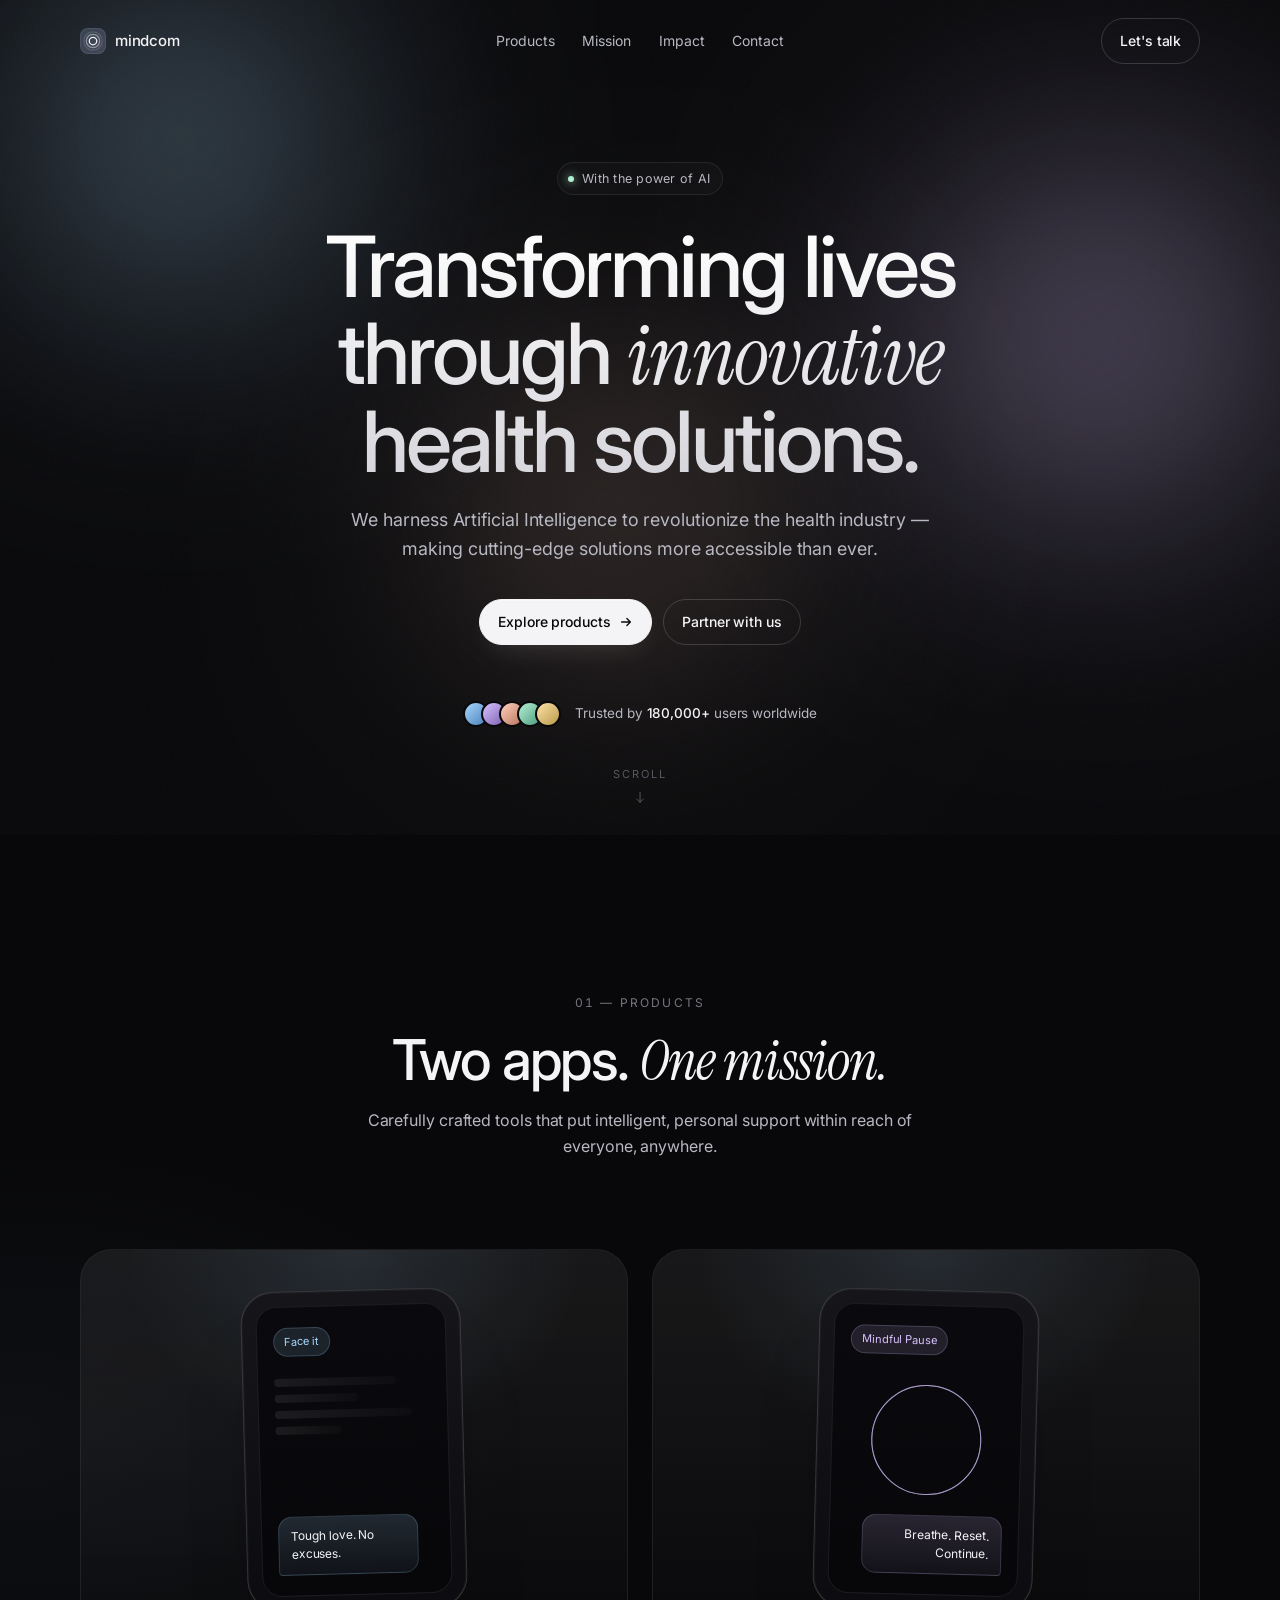
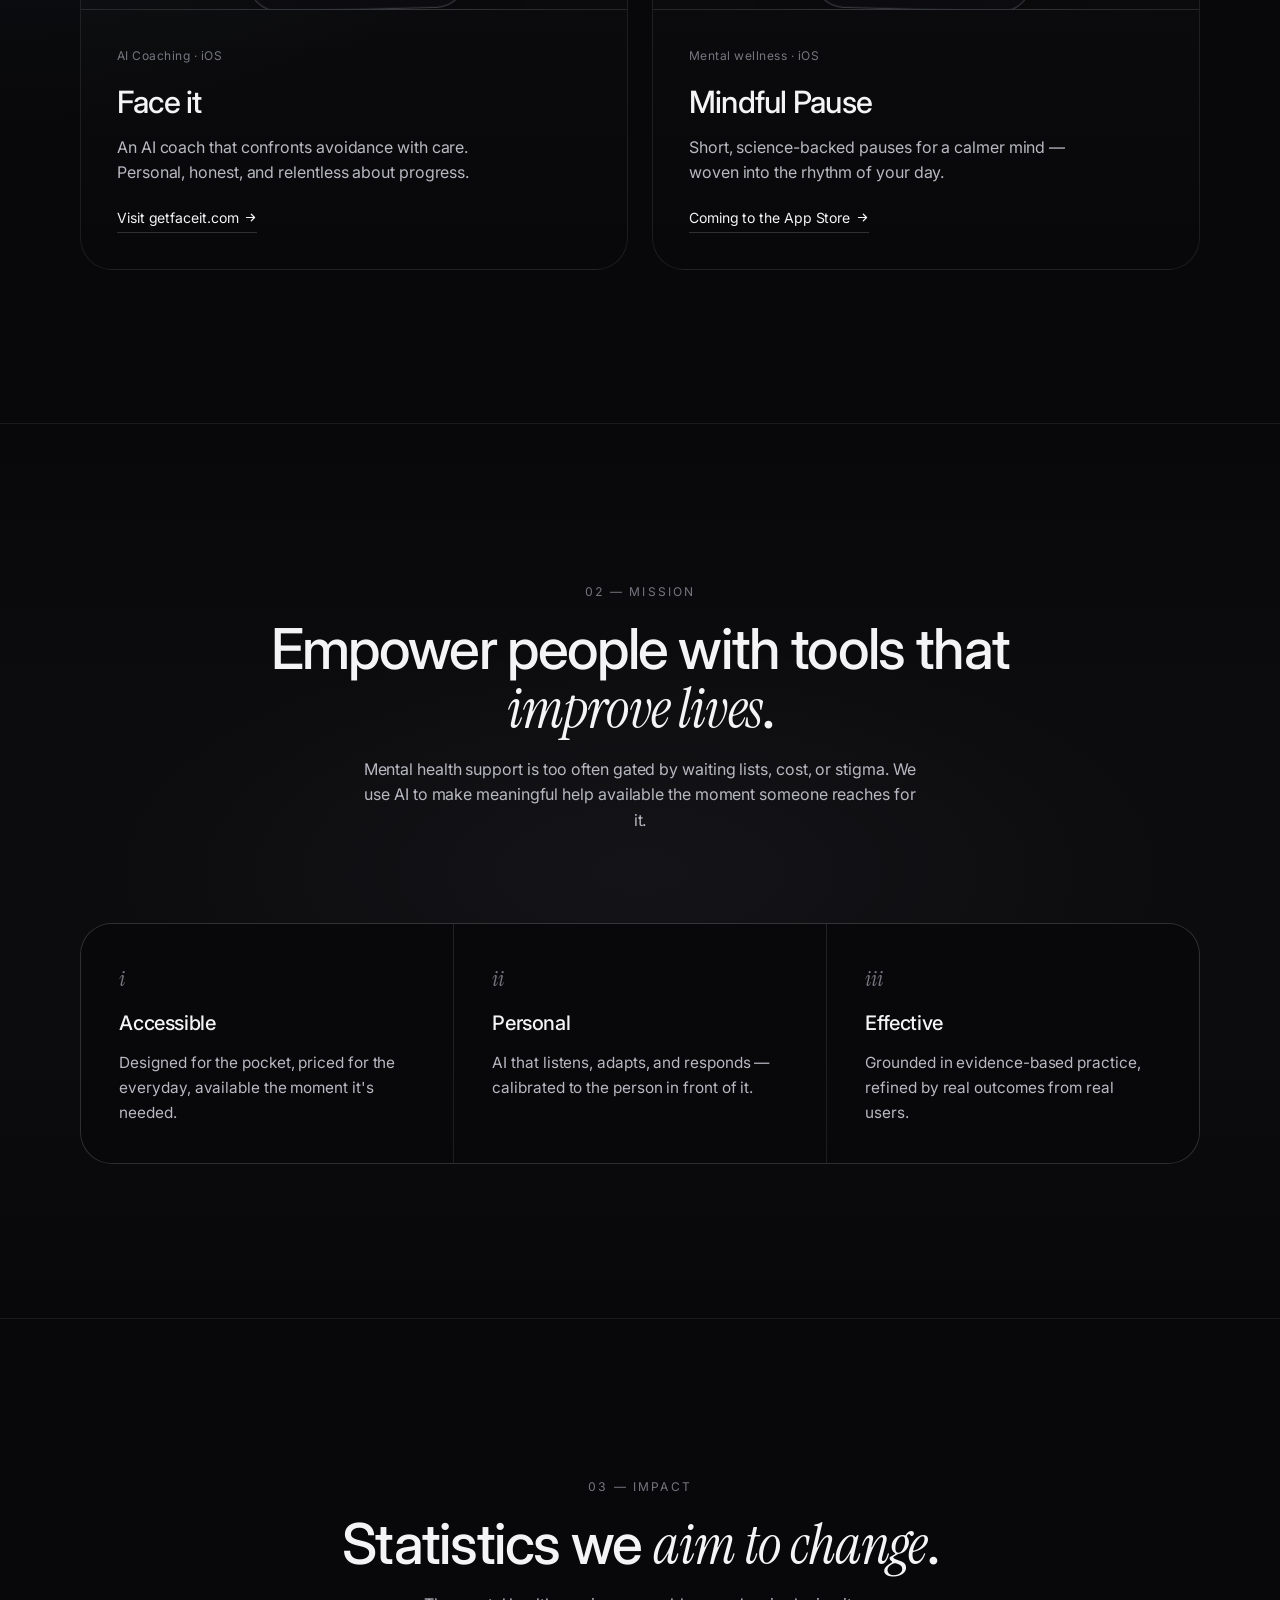
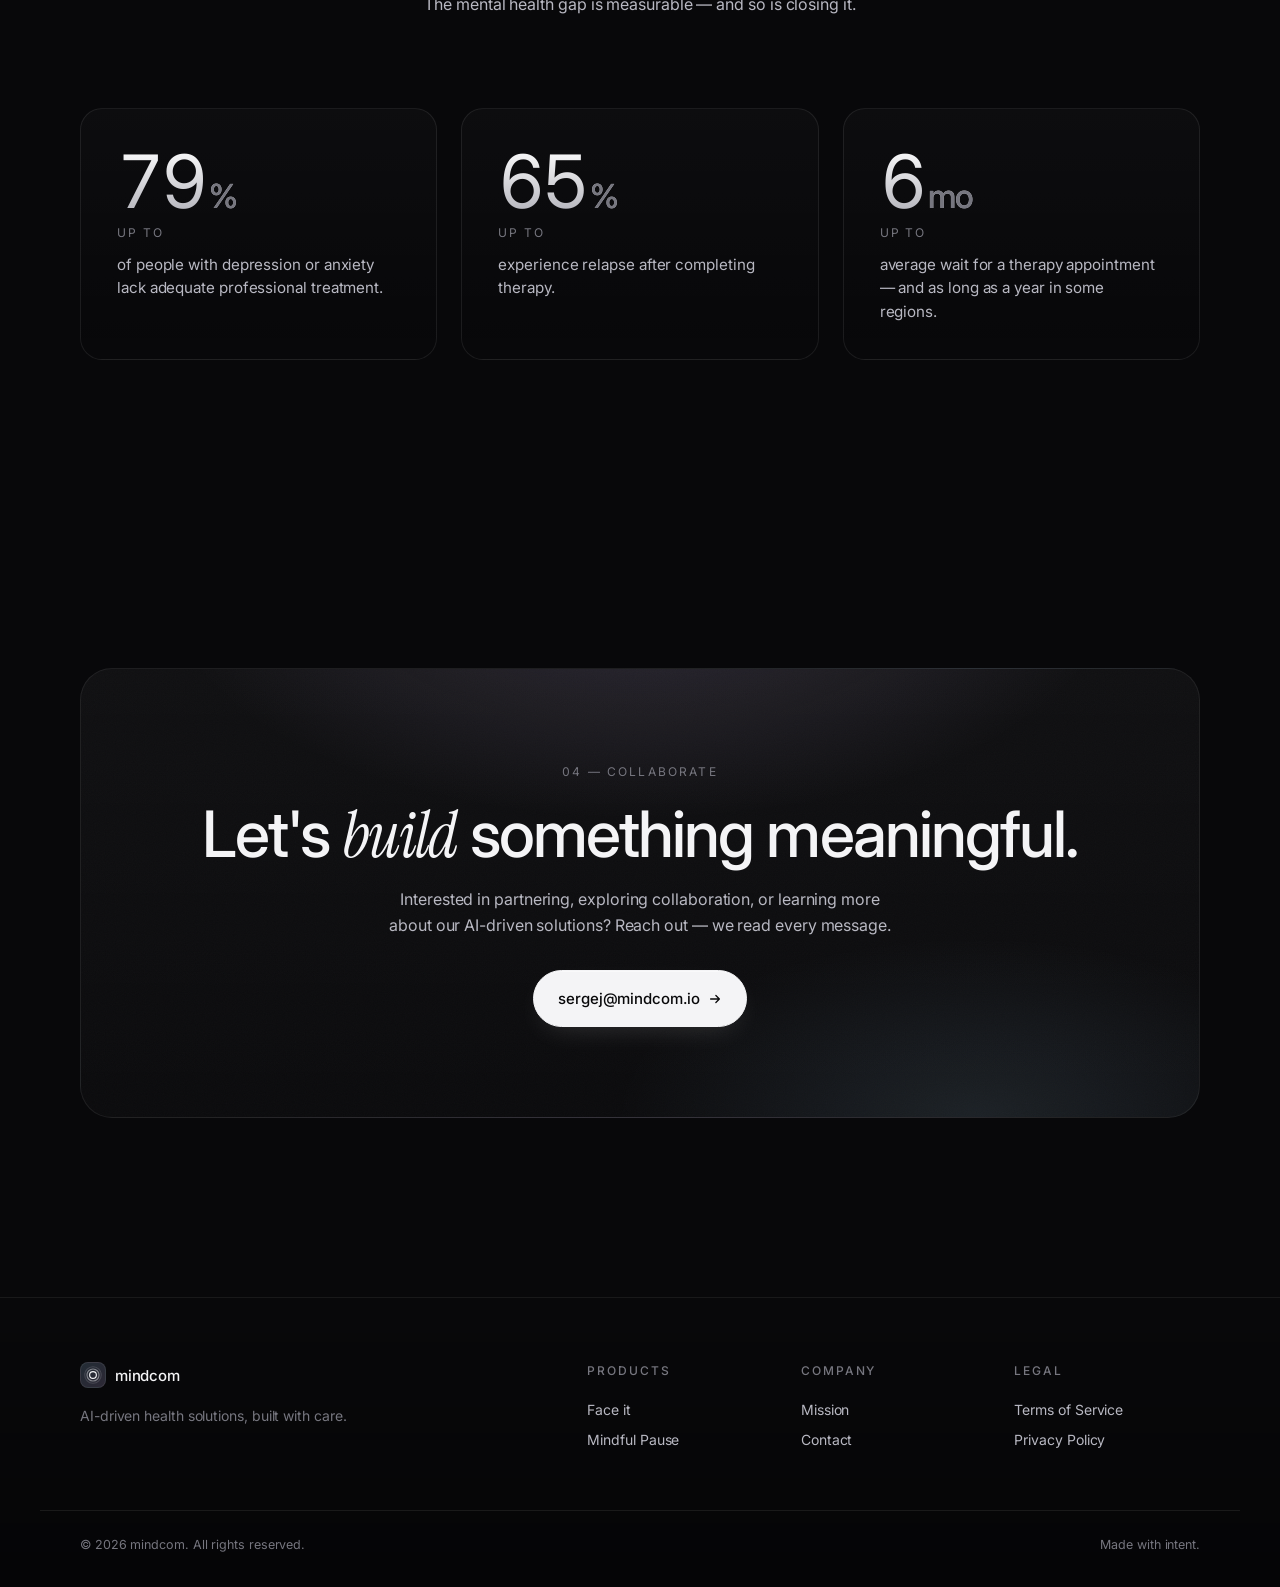
==== index.html @ 9617e239 "Initial site: premium static rebuild for GitHub Pages Replaces the Framer hosted site with a static," ====
<!doctype html>
<html lang="en">
<head>
<meta charset="utf-8" />
<meta name="viewport" content="width=device-width,initial-scale=1,viewport-fit=cover" />
<title>mindcom — AI-driven health solutions</title>
<meta name="description" content="We harness Artificial Intelligence to revolutionize the health industry — making cutting-edge solutions more accessible than ever." />
<meta name="theme-color" content="#08080a" />
<meta property="og:title" content="mindcom — AI-driven health solutions" />
<meta property="og:description" content="Transforming lives through innovative health solutions powered by AI." />
<meta property="og:type" content="website" />
<meta property="og:url" content="https://mindcom.io" />
<link rel="canonical" href="https://mindcom.io/" />
<link rel="icon" href="data:image/svg+xml,%3Csvg xmlns='http://www.w3.org/2000/svg' viewBox='0 0 32 32'%3E%3Crect width='32' height='32' rx='8' fill='%2308080a'/%3E%3Ccircle cx='16' cy='16' r='6' fill='none' stroke='%23f5f5f7' stroke-width='1.5'/%3E%3Ccircle cx='16' cy='16' r='10' fill='none' stroke='%23f5f5f7' stroke-width='1' opacity='.4'/%3E%3C/svg%3E" />
<link rel="preconnect" href="https://fonts.googleapis.com" />
<link rel="preconnect" href="https://fonts.gstatic.com" crossorigin />
<link href="https://fonts.googleapis.com/css2?family=Inter:wght@300;400;500;600;700&family=Instrument+Serif:ital@0;1&display=swap" rel="stylesheet" />
<link rel="stylesheet" href="assets/css/style.css" />
</head>
<body>
<a class="skip" href="#main">Skip to content</a>

<header class="nav" data-nav>
  <div class="nav__inner">
    <a class="nav__logo" href="/" aria-label="mindcom home">
      <span class="logo-mark" aria-hidden="true">
        <svg viewBox="0 0 24 24" width="20" height="20" fill="none" stroke="currentColor" stroke-width="1.5"><circle cx="12" cy="12" r="4.5"/><circle cx="12" cy="12" r="8" opacity=".45"/><circle cx="12" cy="12" r="11" opacity=".15"/></svg>
      </span>
      <span class="logo-word">mindcom</span>
    </a>
    <nav class="nav__links" aria-label="Primary">
      <a href="#products">Products</a>
      <a href="#mission">Mission</a>
      <a href="#impact">Impact</a>
      <a href="#contact">Contact</a>
    </nav>
    <a class="btn btn--ghost nav__cta" href="#contact">Let's talk</a>
  </div>
</header>

<main id="main">

  <!-- HERO -->
  <section class="hero">
    <div class="hero__bg" aria-hidden="true">
      <div class="aurora a1"></div>
      <div class="aurora a2"></div>
      <div class="aurora a3"></div>
      <div class="grain"></div>
    </div>
    <div class="container hero__inner">
      <div class="eyebrow reveal" data-delay="0">
        <span class="dot"></span> With the power of AI
      </div>
      <h1 class="hero__title reveal" data-delay="80">
        Transforming lives through <em>innovative</em> health solutions.
      </h1>
      <p class="hero__sub reveal" data-delay="160">
        We harness Artificial Intelligence to revolutionize the health industry —
        making cutting-edge solutions more accessible than ever.
      </p>
      <div class="hero__actions reveal" data-delay="240">
        <a class="btn btn--primary" href="#products">Explore products
          <svg viewBox="0 0 16 16" width="14" height="14" aria-hidden="true"><path d="M3 8h10M9 4l4 4-4 4" fill="none" stroke="currentColor" stroke-width="1.5" stroke-linecap="round" stroke-linejoin="round"/></svg>
        </a>
        <a class="btn btn--ghost" href="#contact">Partner with us</a>
      </div>
      <div class="hero__proof reveal" data-delay="320">
        <div class="avatars" aria-hidden="true">
          <span></span><span></span><span></span><span></span><span></span>
        </div>
        <span>Trusted by <strong>180,000+</strong> users worldwide</span>
      </div>
    </div>
    <div class="hero__scroll" aria-hidden="true">
      <span>Scroll</span>
      <svg viewBox="0 0 12 18" width="10" height="16"><path d="M6 1v12m-4-4 4 4 4-4" fill="none" stroke="currentColor" stroke-width="1.2" stroke-linecap="round" stroke-linejoin="round"/></svg>
    </div>
  </section>

  <!-- PRODUCTS -->
  <section class="section" id="products">
    <div class="container">
      <header class="section-head reveal">
        <span class="kicker">01 — Products</span>
        <h2 class="section-title">Two apps. <em>One mission.</em></h2>
        <p class="section-lede">
          Carefully crafted tools that put intelligent, personal support
          within reach of everyone, anywhere.
        </p>
      </header>

      <div class="products">
        <article class="product reveal">
          <div class="product__visual" aria-hidden="true">
            <div class="phone phone--faceit">
              <div class="phone__screen">
                <div class="phone__chip">Face it</div>
                <div class="phone__lines">
                  <span style="width:78%"></span>
                  <span style="width:54%"></span>
                  <span style="width:88%"></span>
                  <span style="width:42%"></span>
                </div>
                <div class="phone__bubble">Tough love. No excuses.</div>
              </div>
            </div>
          </div>
          <div class="product__body">
            <span class="product__tag">AI Coaching · iOS</span>
            <h3 class="product__title">Face it</h3>
            <p class="product__copy">
              An AI coach that confronts avoidance with care. Personal,
              honest, and relentless about progress.
            </p>
            <a class="link-arrow" href="https://getfaceit.com" target="_blank" rel="noopener">
              Visit getfaceit.com
              <svg viewBox="0 0 16 16" width="13" height="13" aria-hidden="true"><path d="M3 8h10M9 4l4 4-4 4" fill="none" stroke="currentColor" stroke-width="1.5" stroke-linecap="round" stroke-linejoin="round"/></svg>
            </a>
          </div>
        </article>

        <article class="product reveal" data-delay="100">
          <div class="product__visual" aria-hidden="true">
            <div class="phone phone--mindful">
              <div class="phone__screen">
                <div class="phone__chip phone__chip--alt">Mindful Pause</div>
                <div class="phone__rings">
                  <span></span><span></span><span></span>
                </div>
                <div class="phone__bubble phone__bubble--alt">Breathe. Reset. Continue.</div>
              </div>
            </div>
          </div>
          <div class="product__body">
            <span class="product__tag">Mental wellness · iOS</span>
            <h3 class="product__title">Mindful Pause</h3>
            <p class="product__copy">
              Short, science-backed pauses for a calmer mind — woven into
              the rhythm of your day.
            </p>
            <a class="link-arrow" href="#contact">
              Coming to the App Store
              <svg viewBox="0 0 16 16" width="13" height="13" aria-hidden="true"><path d="M3 8h10M9 4l4 4-4 4" fill="none" stroke="currentColor" stroke-width="1.5" stroke-linecap="round" stroke-linejoin="round"/></svg>
            </a>
          </div>
        </article>
      </div>
    </div>
  </section>

  <!-- MISSION -->
  <section class="section section--quiet" id="mission">
    <div class="container">
      <header class="section-head reveal">
        <span class="kicker">02 — Mission</span>
        <h2 class="section-title">
          Empower people with tools that <em>improve lives</em>.
        </h2>
        <p class="section-lede">
          Mental health support is too often gated by waiting lists, cost,
          or stigma. We use AI to make meaningful help available the
          moment someone reaches for it.
        </p>
      </header>

      <ul class="pillars">
        <li class="pillar reveal">
          <span class="pillar__num">i</span>
          <h3>Accessible</h3>
          <p>Designed for the pocket, priced for the everyday, available the moment it's needed.</p>
        </li>
        <li class="pillar reveal" data-delay="80">
          <span class="pillar__num">ii</span>
          <h3>Personal</h3>
          <p>AI that listens, adapts, and responds — calibrated to the person in front of it.</p>
        </li>
        <li class="pillar reveal" data-delay="160">
          <span class="pillar__num">iii</span>
          <h3>Effective</h3>
          <p>Grounded in evidence-based practice, refined by real outcomes from real users.</p>
        </li>
      </ul>
    </div>
  </section>

  <!-- IMPACT / STATS -->
  <section class="section" id="impact">
    <div class="container">
      <header class="section-head reveal">
        <span class="kicker">03 — Impact</span>
        <h2 class="section-title">Statistics we <em>aim to change</em>.</h2>
        <p class="section-lede">
          The mental health gap is measurable — and so is closing it.
        </p>
      </header>

      <div class="stats">
        <div class="stat reveal">
          <div class="stat__num"><span data-count="79">0</span><span class="stat__unit">%</span></div>
          <div class="stat__label">Up to</div>
          <p class="stat__desc">
            of people with depression or anxiety lack adequate professional treatment.
          </p>
        </div>
        <div class="stat reveal" data-delay="80">
          <div class="stat__num"><span data-count="65">0</span><span class="stat__unit">%</span></div>
          <div class="stat__label">Up to</div>
          <p class="stat__desc">
            experience relapse after completing therapy.
          </p>
        </div>
        <div class="stat reveal" data-delay="160">
          <div class="stat__num"><span data-count="6">0</span><span class="stat__unit">mo</span></div>
          <div class="stat__label">Up to</div>
          <p class="stat__desc">
            average wait for a therapy appointment — and as long as a year in some regions.
          </p>
        </div>
      </div>
    </div>
  </section>

  <!-- CTA -->
  <section class="section section--cta" id="contact">
    <div class="container">
      <div class="cta reveal">
        <span class="kicker">04 — Collaborate</span>
        <h2 class="cta__title">Let's <em>build</em> something meaningful.</h2>
        <p class="cta__lede">
          Interested in partnering, exploring collaboration, or learning
          more about our AI-driven solutions? Reach out — we read every
          message.
        </p>
        <a class="btn btn--primary btn--lg" href="mailto:sergej@mindcom.io">
          sergej@mindcom.io
          <svg viewBox="0 0 16 16" width="14" height="14" aria-hidden="true"><path d="M3 8h10M9 4l4 4-4 4" fill="none" stroke="currentColor" stroke-width="1.5" stroke-linecap="round" stroke-linejoin="round"/></svg>
        </a>
      </div>
    </div>
  </section>
</main>

<footer class="footer">
  <div class="container footer__inner">
    <div class="footer__brand">
      <a class="nav__logo" href="/" aria-label="mindcom home">
        <span class="logo-mark" aria-hidden="true">
          <svg viewBox="0 0 24 24" width="18" height="18" fill="none" stroke="currentColor" stroke-width="1.5"><circle cx="12" cy="12" r="4.5"/><circle cx="12" cy="12" r="8" opacity=".45"/><circle cx="12" cy="12" r="11" opacity=".15"/></svg>
        </span>
        <span class="logo-word">mindcom</span>
      </a>
      <p>AI-driven health solutions, built with care.</p>
    </div>
    <nav class="footer__nav" aria-label="Footer">
      <div>
        <h4>Products</h4>
        <a href="https://getfaceit.com" target="_blank" rel="noopener">Face it</a>
        <a href="#products">Mindful Pause</a>
      </div>
      <div>
        <h4>Company</h4>
        <a href="#mission">Mission</a>
        <a href="#contact">Contact</a>
      </div>
      <div>
        <h4>Legal</h4>
        <a href="terms.html">Terms of Service</a>
        <a href="privacy.html">Privacy Policy</a>
      </div>
    </nav>
  </div>
  <div class="container footer__base">
    <span>© <span data-year>2026</span> mindcom. All rights reserved.</span>
    <span>Made with intent.</span>
  </div>
</footer>

<script src="assets/js/app.js" defer></script>
</body>
</html>
---- assets/css/style.css ----
/* =========================================================================
   mindcom — design system
   ========================================================================= */

:root {
  --bg: #08080a;
  --bg-2: #0c0c10;
  --surface: rgba(255, 255, 255, 0.025);
  --surface-2: rgba(255, 255, 255, 0.05);
  --border: rgba(255, 255, 255, 0.08);
  --border-strong: rgba(255, 255, 255, 0.16);

  --fg: #f4f4f6;
  --fg-2: #b8b8c2;
  --fg-3: #76767f;
  --fg-4: #4a4a52;

  --accent-1: #a7d8ff;
  --accent-2: #d8c2ff;
  --accent-3: #ffd0bd;
  --accent-4: #b6f0d4;

  --radius-sm: 8px;
  --radius: 14px;
  --radius-lg: 22px;
  --radius-xl: 32px;

  --ease-out: cubic-bezier(0.2, 0.7, 0.2, 1);
  --ease-soft: cubic-bezier(0.22, 1, 0.36, 1);

  --container: 1200px;
  --pad-x: clamp(20px, 4vw, 40px);

  --sans: "Inter", -apple-system, BlinkMacSystemFont, "Segoe UI", Helvetica, Arial, sans-serif;
  --serif: "Instrument Serif", "Times New Roman", Georgia, serif;
}

/* =========================================================================
   Base
   ========================================================================= */

*, *::before, *::after { box-sizing: border-box; }

html {
  -webkit-font-smoothing: antialiased;
  -moz-osx-font-smoothing: grayscale;
  text-rendering: optimizeLegibility;
  scroll-behavior: smooth;
}

@media (prefers-reduced-motion: reduce) {
  html { scroll-behavior: auto; }
  *, *::before, *::after {
    animation-duration: 0.001ms !important;
    transition-duration: 0.001ms !important;
  }
}

body {
  margin: 0;
  background: var(--bg);
  color: var(--fg);
  font-family: var(--sans);
  font-size: 16px;
  line-height: 1.55;
  font-weight: 400;
  letter-spacing: -0.005em;
  overflow-x: hidden;
  min-height: 100vh;
  background-image:
    radial-gradient(1200px 600px at 80% -10%, rgba(216, 194, 255, 0.05), transparent 60%),
    radial-gradient(900px 500px at 0% 30%, rgba(167, 216, 255, 0.04), transparent 60%);
}

::selection { background: rgba(216, 194, 255, 0.35); color: #fff; }

a { color: inherit; text-decoration: none; }
img, svg { display: block; max-width: 100%; }

button { font: inherit; }

.container {
  width: 100%;
  max-width: var(--container);
  margin: 0 auto;
  padding-inline: var(--pad-x);
}

.skip {
  position: absolute;
  left: -10000px;
  top: 0;
  background: var(--fg);
  color: var(--bg);
  padding: 8px 14px;
  border-radius: var(--radius-sm);
  z-index: 100;
}
.skip:focus { left: 16px; top: 16px; }

/* =========================================================================
   Navigation
   ========================================================================= */

.nav {
  position: fixed;
  top: 0;
  left: 0;
  right: 0;
  z-index: 50;
  padding: 18px 0;
  transition: padding 0.4s var(--ease-out), background 0.4s var(--ease-out), border-color 0.4s var(--ease-out);
  border-bottom: 1px solid transparent;
}

.nav.is-scrolled {
  padding: 12px 0;
  background: rgba(8, 8, 10, 0.72);
  backdrop-filter: saturate(160%) blur(18px);
  -webkit-backdrop-filter: saturate(160%) blur(18px);
  border-bottom-color: var(--border);
}

.nav__inner {
  width: 100%;
  max-width: var(--container);
  margin: 0 auto;
  padding-inline: var(--pad-x);
  display: flex;
  align-items: center;
  justify-content: space-between;
  gap: 24px;
}

.nav__logo {
  display: inline-flex;
  align-items: center;
  gap: 9px;
  color: var(--fg);
  font-weight: 500;
  letter-spacing: -0.015em;
}
.logo-mark {
  display: inline-flex;
  width: 26px;
  height: 26px;
  align-items: center;
  justify-content: center;
  border-radius: 8px;
  background: linear-gradient(140deg, rgba(167,216,255,0.18), rgba(216,194,255,0.18));
  color: var(--fg);
  border: 1px solid var(--border);
}
.logo-word { font-size: 15px; }

.nav__links {
  display: flex;
  gap: 28px;
  font-size: 14px;
  color: var(--fg-2);
}
.nav__links a {
  position: relative;
  transition: color 0.2s var(--ease-out);
}
.nav__links a:hover { color: var(--fg); }
.nav__links a::after {
  content: "";
  position: absolute;
  left: 0; right: 0; bottom: -6px;
  height: 1px;
  background: currentColor;
  transform: scaleX(0);
  transform-origin: left;
  transition: transform 0.3s var(--ease-out);
}
.nav__links a:hover::after { transform: scaleX(1); }

@media (max-width: 760px) {
  .nav__links { display: none; }
}

/* =========================================================================
   Buttons
   ========================================================================= */

.btn {
  display: inline-flex;
  align-items: center;
  gap: 8px;
  padding: 11px 18px;
  border-radius: 999px;
  font-size: 14px;
  font-weight: 500;
  letter-spacing: -0.005em;
  cursor: pointer;
  border: 1px solid transparent;
  transition: transform 0.2s var(--ease-out),
              background 0.25s var(--ease-out),
              color 0.25s var(--ease-out),
              border-color 0.25s var(--ease-out),
              box-shadow 0.3s var(--ease-out);
  white-space: nowrap;
  will-change: transform;
}
.btn svg { transition: transform 0.25s var(--ease-out); }
.btn:hover svg { transform: translateX(2px); }
.btn:active { transform: translateY(1px); }

.btn--primary {
  background: var(--fg);
  color: var(--bg);
  border-color: var(--fg);
  box-shadow: 0 1px 0 rgba(255,255,255,0.4) inset, 0 10px 30px -12px rgba(255,255,255,0.18);
}
.btn--primary:hover {
  background: #fff;
  box-shadow: 0 1px 0 rgba(255,255,255,0.5) inset, 0 14px 40px -14px rgba(255,255,255,0.24);
}

.btn--ghost {
  background: transparent;
  color: var(--fg);
  border-color: var(--border-strong);
}
.btn--ghost:hover {
  background: var(--surface-2);
  border-color: rgba(255,255,255,0.28);
}

.btn--lg {
  padding: 16px 24px;
  font-size: 15px;
}

@media (max-width: 540px) {
  .nav__cta { display: none; }
}

/* =========================================================================
   Hero
   ========================================================================= */

.hero {
  position: relative;
  padding: clamp(140px, 18vh, 200px) 0 clamp(80px, 12vh, 140px);
  overflow: hidden;
  isolation: isolate;
}

.hero__bg {
  position: absolute; inset: 0;
  z-index: -1;
  pointer-events: none;
}

.aurora {
  position: absolute;
  border-radius: 50%;
  filter: blur(120px);
  opacity: 0.55;
  mix-blend-mode: screen;
  animation: drift 22s ease-in-out infinite alternate;
}
.aurora.a1 {
  width: 520px; height: 520px;
  top: -120px; left: -80px;
  background: radial-gradient(circle, var(--accent-1), transparent 60%);
}
.aurora.a2 {
  width: 600px; height: 600px;
  top: 40px; right: -120px;
  background: radial-gradient(circle, var(--accent-2), transparent 60%);
  animation-delay: -8s;
}
.aurora.a3 {
  width: 460px; height: 460px;
  top: 280px; left: 30%;
  background: radial-gradient(circle, var(--accent-3), transparent 65%);
  opacity: 0.35;
  animation-delay: -14s;
}

@keyframes drift {
  0%   { transform: translate3d(0,0,0) scale(1); }
  50%  { transform: translate3d(40px, 30px, 0) scale(1.08); }
  100% { transform: translate3d(-30px, 20px, 0) scale(0.96); }
}

.grain {
  position: absolute; inset: 0;
  background-image: url("data:image/svg+xml;utf8,<svg xmlns='http://www.w3.org/2000/svg' width='200' height='200'><filter id='n'><feTurbulence type='fractalNoise' baseFrequency='0.9' numOctaves='2' stitchTiles='stitch'/></filter><rect width='100%' height='100%' filter='url(%23n)' opacity='0.55'/></svg>");
  opacity: 0.06;
  mix-blend-mode: overlay;
  pointer-events: none;
}

.hero__inner {
  position: relative;
  text-align: center;
  display: flex;
  flex-direction: column;
  align-items: center;
}

.eyebrow {
  display: inline-flex;
  align-items: center;
  gap: 8px;
  padding: 6px 12px 6px 10px;
  border-radius: 999px;
  background: var(--surface);
  border: 1px solid var(--border);
  color: var(--fg-2);
  font-size: 12.5px;
  letter-spacing: 0.02em;
  margin-bottom: 28px;
  backdrop-filter: blur(8px);
  -webkit-backdrop-filter: blur(8px);
}
.eyebrow .dot {
  width: 6px; height: 6px;
  border-radius: 50%;
  background: var(--accent-4);
  box-shadow: 0 0 10px var(--accent-4);
  animation: pulse 2.4s ease-in-out infinite;
}
@keyframes pulse {
  0%, 100% { opacity: 0.6; transform: scale(0.9); }
  50%      { opacity: 1; transform: scale(1.15); }
}

.hero__title {
  font-size: clamp(2.6rem, 6.6vw, 5.6rem);
  line-height: 1.02;
  letter-spacing: -0.035em;
  font-weight: 500;
  margin: 0 0 22px;
  max-width: 14ch;
  background: linear-gradient(180deg, #ffffff 0%, #c8c8d0 130%);
  -webkit-background-clip: text;
  background-clip: text;
  -webkit-text-fill-color: transparent;
  color: transparent;
}
.hero__title em {
  font-family: var(--serif);
  font-style: italic;
  font-weight: 400;
  letter-spacing: -0.02em;
}

.hero__sub {
  font-size: clamp(1.05rem, 1.4vw, 1.18rem);
  color: var(--fg-2);
  max-width: 56ch;
  margin: 0 auto 36px;
  line-height: 1.6;
}

.hero__actions {
  display: flex;
  gap: 12px;
  flex-wrap: wrap;
  justify-content: center;
  margin-bottom: 56px;
}

.hero__proof {
  display: inline-flex;
  align-items: center;
  gap: 14px;
  color: var(--fg-2);
  font-size: 13.5px;
}
.hero__proof strong { color: var(--fg); font-weight: 500; }

.avatars {
  display: inline-flex;
}
.avatars span {
  width: 26px; height: 26px;
  border-radius: 50%;
  border: 2px solid var(--bg);
  margin-left: -8px;
  background: linear-gradient(135deg, #2a2a2f, #1a1a1f);
  position: relative;
  overflow: hidden;
}
.avatars span:first-child { margin-left: 0; }
.avatars span:nth-child(1) { background: linear-gradient(135deg, #a7d8ff, #4a7fb8); }
.avatars span:nth-child(2) { background: linear-gradient(135deg, #d8c2ff, #7a5fb0); }
.avatars span:nth-child(3) { background: linear-gradient(135deg, #ffd0bd, #b8745a); }
.avatars span:nth-child(4) { background: linear-gradient(135deg, #b6f0d4, #4a9b7c); }
.avatars span:nth-child(5) { background: linear-gradient(135deg, #ffe1a8, #b89a4a); }

.hero__scroll {
  position: absolute;
  bottom: 28px;
  left: 50%;
  transform: translateX(-50%);
  display: flex;
  flex-direction: column;
  align-items: center;
  gap: 8px;
  font-size: 11px;
  letter-spacing: 0.18em;
  text-transform: uppercase;
  color: var(--fg-3);
  opacity: 0.7;
}
.hero__scroll svg {
  animation: bob 2.2s ease-in-out infinite;
}
@keyframes bob {
  0%, 100% { transform: translateY(0); opacity: 0.5; }
  50%      { transform: translateY(4px); opacity: 1; }
}

@media (max-width: 600px) {
  .hero__scroll { display: none; }
  .hero__proof { flex-direction: column; gap: 8px; }
}

/* =========================================================================
   Sections
   ========================================================================= */

.section {
  padding: clamp(80px, 12vw, 160px) 0;
  position: relative;
}
.section--quiet {
  background:
    linear-gradient(180deg, transparent, rgba(255,255,255,0.015) 30%, rgba(255,255,255,0.015) 70%, transparent),
    radial-gradient(900px 400px at 50% 50%, rgba(216,194,255,0.04), transparent 60%);
  border-block: 1px solid var(--border);
}

.section-head {
  max-width: 760px;
  margin: 0 auto clamp(50px, 7vw, 90px);
  text-align: center;
}

.kicker {
  display: inline-block;
  font-size: 12px;
  letter-spacing: 0.18em;
  text-transform: uppercase;
  color: var(--fg-3);
  margin-bottom: 18px;
  font-feature-settings: "tnum";
}

.section-title {
  font-size: clamp(2rem, 4.4vw, 3.6rem);
  line-height: 1.05;
  letter-spacing: -0.03em;
  font-weight: 500;
  margin: 0 0 18px;
}
.section-title em {
  font-family: var(--serif);
  font-style: italic;
  font-weight: 400;
  letter-spacing: -0.015em;
  color: var(--fg);
}

.section-lede {
  font-size: clamp(1rem, 1.2vw, 1.1rem);
  color: var(--fg-2);
  margin: 0 auto;
  max-width: 56ch;
  line-height: 1.6;
}

/* =========================================================================
   Products
   ========================================================================= */

.products {
  display: grid;
  grid-template-columns: 1fr 1fr;
  gap: 24px;
}
@media (max-width: 880px) {
  .products { grid-template-columns: 1fr; }
}

.product {
  position: relative;
  border: 1px solid var(--border);
  border-radius: var(--radius-xl);
  overflow: hidden;
  background:
    linear-gradient(180deg, rgba(255,255,255,0.03), rgba(255,255,255,0.005));
  transition: transform 0.5s var(--ease-soft), border-color 0.4s var(--ease-out);
  isolation: isolate;
}
.product::before {
  content: "";
  position: absolute; inset: 0;
  background: radial-gradient(600px circle at var(--mx, 50%) var(--my, 0%), rgba(255,255,255,0.06), transparent 40%);
  opacity: 0;
  transition: opacity 0.4s var(--ease-out);
  pointer-events: none;
  z-index: 1;
}
.product:hover { border-color: var(--border-strong); }
.product:hover::before { opacity: 1; }

.product__visual {
  position: relative;
  height: 360px;
  display: grid;
  place-items: center;
  overflow: hidden;
  background:
    radial-gradient(70% 90% at 50% 0%, rgba(167,216,255,0.10), transparent 60%),
    linear-gradient(180deg, rgba(255,255,255,0.04), transparent);
  border-bottom: 1px solid var(--border);
}
.product--mindful .product__visual {
  background:
    radial-gradient(70% 90% at 50% 0%, rgba(216,194,255,0.10), transparent 60%),
    linear-gradient(180deg, rgba(255,255,255,0.04), transparent);
}

/* Phone mockup */
.phone {
  width: 220px;
  height: 320px;
  border-radius: 32px;
  border: 1px solid var(--border-strong);
  background: linear-gradient(180deg, #15151a, #0c0c10);
  padding: 14px;
  position: relative;
  box-shadow:
    0 60px 80px -40px rgba(0,0,0,0.6),
    0 0 0 1px rgba(255,255,255,0.04) inset;
  transform: translateY(20px) rotate(-1.5deg);
  transition: transform 0.6s var(--ease-soft);
}
.product:hover .phone {
  transform: translateY(8px) rotate(0deg);
}
.phone--mindful { transform: translateY(20px) rotate(1.5deg); }
.product:hover .phone--mindful { transform: translateY(8px) rotate(0deg); }

.phone__screen {
  width: 100%; height: 100%;
  border-radius: 20px;
  background: linear-gradient(180deg, #0a0a0e, #07070a);
  border: 1px solid var(--border);
  padding: 20px 16px;
  display: flex;
  flex-direction: column;
  gap: 14px;
  position: relative;
}

.phone__chip {
  display: inline-flex;
  align-self: flex-start;
  font-size: 11px;
  padding: 5px 10px;
  border-radius: 999px;
  background: rgba(167, 216, 255, 0.12);
  color: var(--accent-1);
  border: 1px solid rgba(167, 216, 255, 0.2);
  letter-spacing: -0.005em;
}
.phone__chip--alt {
  background: rgba(216, 194, 255, 0.12);
  color: var(--accent-2);
  border-color: rgba(216, 194, 255, 0.2);
}

.phone__lines {
  display: flex;
  flex-direction: column;
  gap: 8px;
  margin-top: 8px;
}
.phone__lines span {
  height: 8px;
  background: linear-gradient(90deg, rgba(255,255,255,0.08), rgba(255,255,255,0.02));
  border-radius: 4px;
  display: block;
}

.phone__rings {
  margin: 16px auto 0;
  position: relative;
  width: 110px;
  height: 110px;
}
.phone__rings span {
  position: absolute; inset: 0;
  border-radius: 50%;
  border: 1px solid rgba(216, 194, 255, 0.4);
  animation: ring 3s ease-out infinite;
}
.phone__rings span:nth-child(2) { animation-delay: 1s; }
.phone__rings span:nth-child(3) { animation-delay: 2s; }
@keyframes ring {
  0%   { transform: scale(0.4); opacity: 1; }
  100% { transform: scale(1.1); opacity: 0; }
}

.phone__bubble {
  margin-top: auto;
  font-size: 12px;
  padding: 10px 12px;
  border-radius: 14px 14px 14px 4px;
  background: linear-gradient(180deg, rgba(167,216,255,0.16), rgba(167,216,255,0.06));
  border: 1px solid rgba(167, 216, 255, 0.18);
  color: var(--fg);
  align-self: flex-start;
  max-width: 90%;
}
.phone__bubble--alt {
  background: linear-gradient(180deg, rgba(216,194,255,0.16), rgba(216,194,255,0.06));
  border-color: rgba(216, 194, 255, 0.18);
  border-radius: 14px 14px 4px 14px;
  align-self: flex-end;
  text-align: right;
}

.product__body {
  padding: 32px clamp(24px, 3vw, 36px) clamp(28px, 3.5vw, 36px);
  position: relative;
  z-index: 2;
}

.product__tag {
  display: inline-block;
  font-size: 12px;
  color: var(--fg-3);
  letter-spacing: 0.04em;
  margin-bottom: 12px;
}

.product__title {
  font-size: clamp(1.6rem, 2.4vw, 2rem);
  margin: 0 0 10px;
  letter-spacing: -0.025em;
  font-weight: 500;
}

.product__copy {
  color: var(--fg-2);
  margin: 0 0 20px;
  max-width: 38ch;
  line-height: 1.55;
}

.link-arrow {
  display: inline-flex;
  align-items: center;
  gap: 6px;
  font-size: 14px;
  color: var(--fg);
  border-bottom: 1px solid var(--border-strong);
  padding-bottom: 3px;
  transition: border-color 0.2s var(--ease-out);
}
.link-arrow svg { transition: transform 0.25s var(--ease-out); }
.link-arrow:hover { border-color: var(--fg); }
.link-arrow:hover svg { transform: translateX(3px); }

/* =========================================================================
   Pillars
   ========================================================================= */

.pillars {
  list-style: none;
  margin: 0;
  padding: 0;
  display: grid;
  grid-template-columns: repeat(3, 1fr);
  gap: 1px;
  background: var(--border);
  border: 1px solid var(--border);
  border-radius: var(--radius-xl);
  overflow: hidden;
}
@media (max-width: 880px) {
  .pillars { grid-template-columns: 1fr; }
}

.pillar {
  background: var(--bg);
  padding: clamp(28px, 3vw, 40px);
  display: flex;
  flex-direction: column;
  gap: 12px;
  transition: background 0.3s var(--ease-out);
}
.pillar:hover { background: var(--bg-2); }

.pillar__num {
  font-family: var(--serif);
  font-style: italic;
  font-size: 22px;
  color: var(--fg-3);
  letter-spacing: -0.01em;
}

.pillar h3 {
  font-size: 1.25rem;
  margin: 0;
  letter-spacing: -0.02em;
  font-weight: 500;
}
.pillar p {
  margin: 0;
  color: var(--fg-2);
  font-size: 0.96rem;
  line-height: 1.6;
}

/* =========================================================================
   Stats
   ========================================================================= */

.stats {
  display: grid;
  grid-template-columns: repeat(3, 1fr);
  gap: 24px;
}
@media (max-width: 880px) {
  .stats { grid-template-columns: 1fr; }
}

.stat {
  border: 1px solid var(--border);
  border-radius: var(--radius-lg);
  padding: clamp(28px, 3vw, 36px);
  background: linear-gradient(180deg, rgba(255,255,255,0.025), transparent);
  transition: border-color 0.3s var(--ease-out), transform 0.4s var(--ease-soft);
  position: relative;
  overflow: hidden;
}
.stat::before {
  content: "";
  position: absolute;
  top: 0; left: 0; right: 0;
  height: 1px;
  background: linear-gradient(90deg, transparent, var(--accent-1), transparent);
  opacity: 0;
  transition: opacity 0.4s var(--ease-out);
}
.stat:hover { border-color: var(--border-strong); transform: translateY(-2px); }
.stat:hover::before { opacity: 0.5; }

.stat__num {
  font-size: clamp(3rem, 6vw, 4.6rem);
  font-weight: 400;
  letter-spacing: -0.04em;
  line-height: 1;
  display: flex;
  align-items: baseline;
  gap: 4px;
  font-feature-settings: "tnum";
  background: linear-gradient(180deg, #ffffff, #b0b0b8);
  -webkit-background-clip: text;
  background-clip: text;
  -webkit-text-fill-color: transparent;
  margin-bottom: 6px;
}
.stat__unit {
  font-size: 0.45em;
  font-weight: 500;
  color: var(--fg-3);
  -webkit-text-fill-color: var(--fg-3);
  letter-spacing: -0.01em;
}

.stat__label {
  font-size: 12px;
  text-transform: uppercase;
  letter-spacing: 0.16em;
  color: var(--fg-3);
  margin-bottom: 10px;
}

.stat__desc {
  margin: 0;
  color: var(--fg-2);
  font-size: 0.95rem;
  line-height: 1.55;
  max-width: 32ch;
}

/* =========================================================================
   CTA
   ========================================================================= */

.section--cta { padding-bottom: clamp(100px, 14vw, 180px); }

.cta {
  position: relative;
  border-radius: var(--radius-xl);
  border: 1px solid var(--border);
  padding: clamp(48px, 7vw, 96px) clamp(28px, 5vw, 64px);
  text-align: center;
  overflow: hidden;
  isolation: isolate;
  background:
    radial-gradient(800px 400px at 50% -20%, rgba(216,194,255,0.16), transparent 60%),
    radial-gradient(600px 300px at 80% 100%, rgba(167,216,255,0.10), transparent 60%),
    linear-gradient(180deg, rgba(255,255,255,0.03), rgba(255,255,255,0.01));
}
.cta::after {
  content: "";
  position: absolute;
  inset: 0;
  background-image: url("data:image/svg+xml;utf8,<svg xmlns='http://www.w3.org/2000/svg' width='200' height='200'><filter id='n'><feTurbulence type='fractalNoise' baseFrequency='0.9' numOctaves='2' stitchTiles='stitch'/></filter><rect width='100%' height='100%' filter='url(%23n)' opacity='0.5'/></svg>");
  opacity: 0.05;
  mix-blend-mode: overlay;
  pointer-events: none;
  z-index: -1;
}

.cta__title {
  font-size: clamp(2.2rem, 5vw, 4rem);
  letter-spacing: -0.03em;
  line-height: 1.05;
  margin: 0 0 18px;
  font-weight: 500;
}
.cta__title em {
  font-family: var(--serif);
  font-style: italic;
  font-weight: 400;
}

.cta__lede {
  color: var(--fg-2);
  font-size: clamp(1rem, 1.2vw, 1.1rem);
  max-width: 52ch;
  margin: 0 auto 32px;
  line-height: 1.6;
}

/* =========================================================================
   Footer
   ========================================================================= */

.footer {
  border-top: 1px solid var(--border);
  padding: 64px 0 32px;
  background: linear-gradient(180deg, transparent, rgba(0,0,0,0.4));
}

.footer__inner {
  display: grid;
  grid-template-columns: 1.5fr 2fr;
  gap: 48px;
  margin-bottom: 56px;
}
@media (max-width: 700px) {
  .footer__inner { grid-template-columns: 1fr; gap: 40px; }
}

.footer__brand p {
  color: var(--fg-3);
  font-size: 14px;
  margin: 14px 0 0;
  max-width: 32ch;
}

.footer__nav {
  display: grid;
  grid-template-columns: repeat(3, 1fr);
  gap: 28px;
}
@media (max-width: 540px) {
  .footer__nav { grid-template-columns: 1fr 1fr; }
}

.footer__nav h4 {
  font-size: 12px;
  text-transform: uppercase;
  letter-spacing: 0.16em;
  color: var(--fg-3);
  margin: 0 0 14px;
  font-weight: 500;
}
.footer__nav a {
  display: block;
  font-size: 14px;
  color: var(--fg-2);
  padding: 4px 0;
  transition: color 0.2s var(--ease-out);
}
.footer__nav a:hover { color: var(--fg); }

.footer__base {
  display: flex;
  justify-content: space-between;
  gap: 16px;
  font-size: 12.5px;
  color: var(--fg-3);
  padding-top: 24px;
  border-top: 1px solid var(--border);
  flex-wrap: wrap;
}

/* =========================================================================
   Reveal animations
   ========================================================================= */

.reveal {
  opacity: 0;
  transform: translateY(16px);
  transition: opacity 0.8s var(--ease-out), transform 0.9s var(--ease-soft);
  transition-delay: var(--reveal-delay, 0ms);
}
.reveal.is-in {
  opacity: 1;
  transform: translateY(0);
}
@media (prefers-reduced-motion: reduce) {
  .reveal { opacity: 1; transform: none; }
}

/* =========================================================================
   Legal page (terms, privacy)
   ========================================================================= */

.legal {
  padding: clamp(140px, 16vh, 200px) 0 clamp(80px, 10vw, 120px);
  position: relative;
}
.legal__bg {
  position: absolute; inset: 0;
  z-index: -1; pointer-events: none;
}
.legal__bg .aurora { opacity: 0.25; }

.legal__inner {
  max-width: 760px;
  margin: 0 auto;
}

.legal__back {
  display: inline-flex;
  align-items: center;
  gap: 6px;
  font-size: 13px;
  color: var(--fg-3);
  margin-bottom: 32px;
  transition: color 0.2s var(--ease-out);
}
.legal__back:hover { color: var(--fg); }
.legal__back svg { transition: transform 0.25s var(--ease-out); }
.legal__back:hover svg { transform: translateX(-3px); }

.legal h1 {
  font-size: clamp(2.4rem, 5vw, 3.6rem);
  line-height: 1.05;
  letter-spacing: -0.03em;
  margin: 0 0 12px;
  font-weight: 500;
}
.legal h1 em {
  font-family: var(--serif);
  font-style: italic;
  font-weight: 400;
}

.legal__meta {
  color: var(--fg-3);
  font-size: 14px;
  margin-bottom: 56px;
  padding-bottom: 32px;
  border-bottom: 1px solid var(--border);
}
.legal__meta strong { color: var(--fg-2); font-weight: 500; }

.legal__body {
  color: var(--fg-2);
  line-height: 1.7;
}
.legal__body h2 {
  color: var(--fg);
  font-size: 1.35rem;
  letter-spacing: -0.02em;
  margin: 56px 0 14px;
  font-weight: 500;
}
.legal__body h3 {
  color: var(--fg);
  font-size: 1.05rem;
  margin: 32px 0 10px;
  font-weight: 500;
}
.legal__body p { margin: 0 0 16px; }
.legal__body ul {
  padding-left: 20px;
  margin: 0 0 16px;
}
.legal__body li { margin-bottom: 6px; }
.legal__body a {
  color: var(--fg);
  border-bottom: 1px solid var(--border-strong);
  transition: border-color 0.2s var(--ease-out);
}
.legal__body a:hover { border-color: var(--fg); }
.legal__body strong { color: var(--fg); font-weight: 500; }
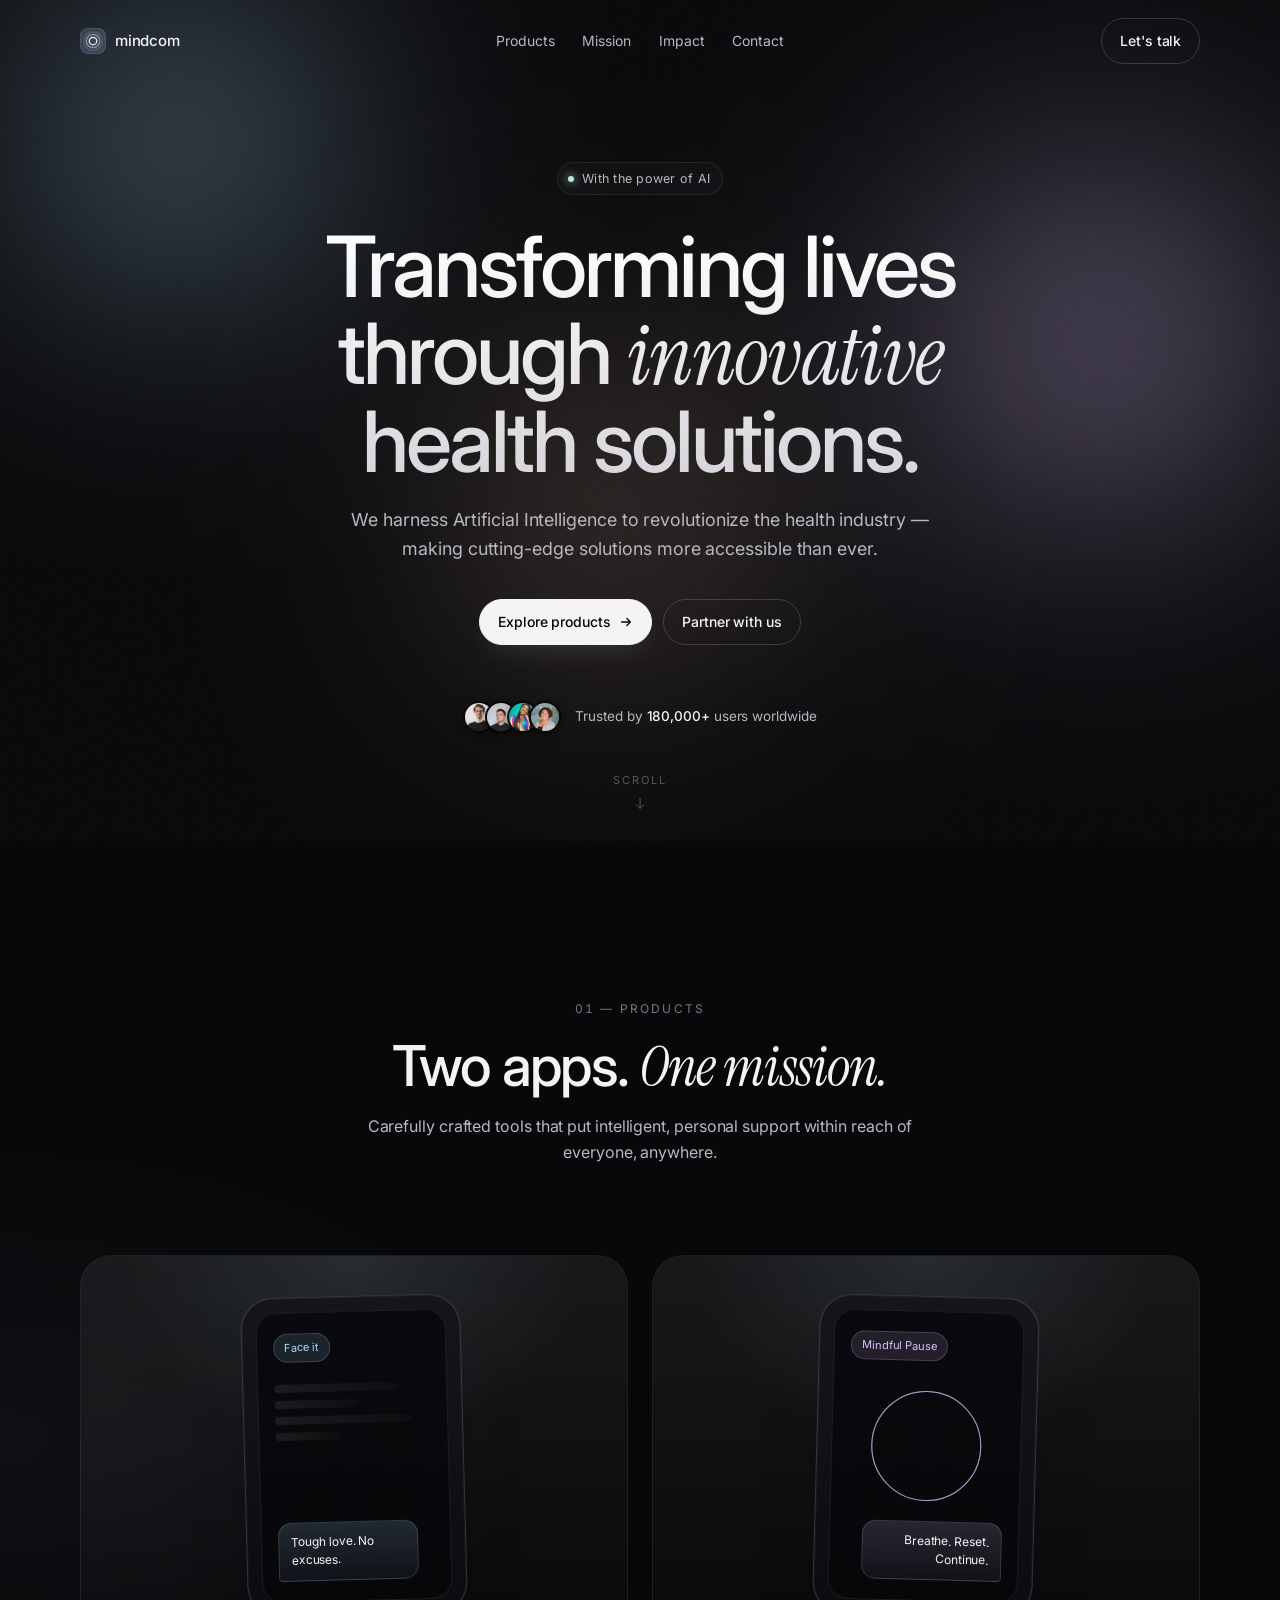
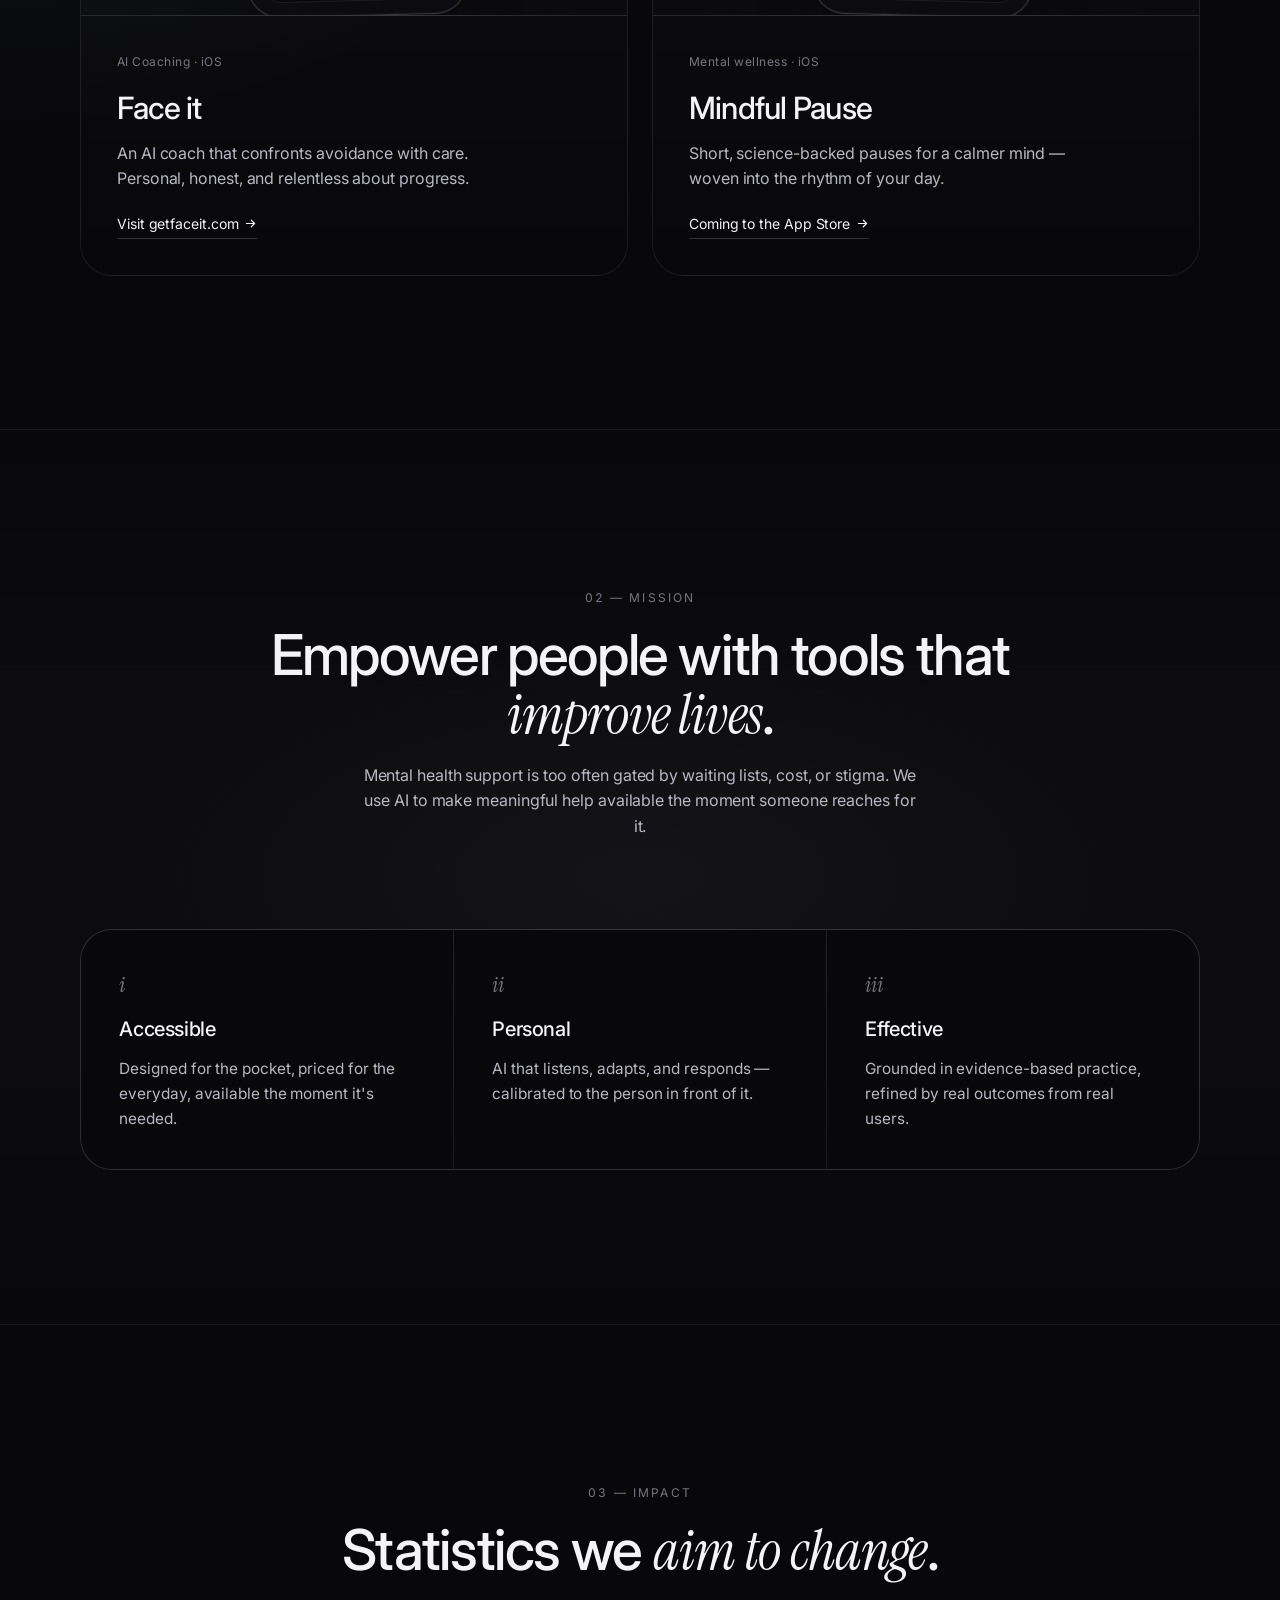
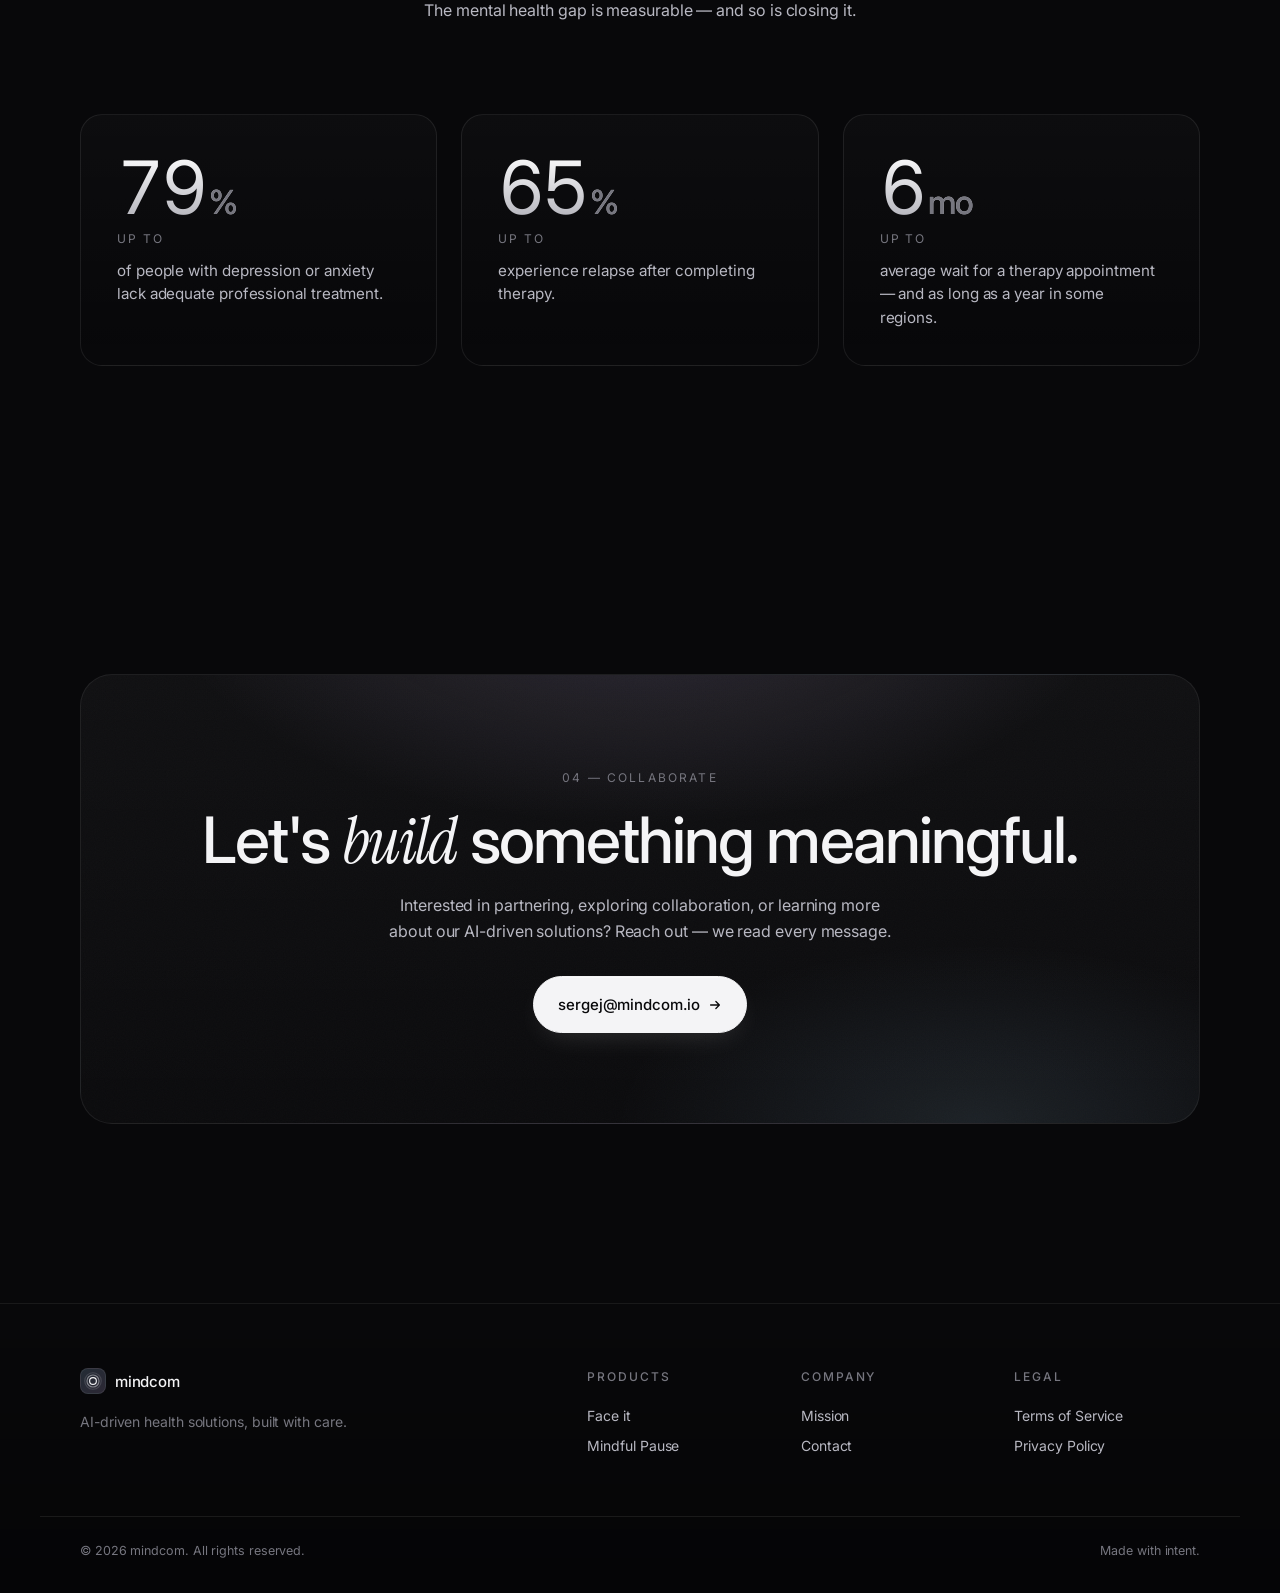
==== commit 5e191b43: "Replace placeholder avatars with real user photos Drops the four real user photos (provided in nutze" ====
--- a/index.html
+++ b/index.html
@@ -67,7 +67,10 @@
       </div>
       <div class="hero__proof reveal" data-delay="320">
         <div class="avatars" aria-hidden="true">
-          <span></span><span></span><span></span><span></span><span></span>
+          <img src="assets/img/avatars/avatar-1.avif" alt="" width="32" height="32" loading="eager" decoding="async" />
+          <img src="assets/img/avatars/avatar-2.avif" alt="" width="32" height="32" loading="eager" decoding="async" />
+          <img src="assets/img/avatars/avatar-3.avif" alt="" width="32" height="32" loading="eager" decoding="async" />
+          <img src="assets/img/avatars/avatar-4.avif" alt="" width="32" height="32" loading="eager" decoding="async" />
         </div>
         <span>Trusted by <strong>180,000+</strong> users worldwide</span>
       </div>
--- a/assets/css/style.css
+++ b/assets/css/style.css
@@ -378,21 +378,21 @@
 .avatars {
   display: inline-flex;
 }
-.avatars span {
-  width: 26px; height: 26px;
+.avatars img {
+  width: 32px;
+  height: 32px;
   border-radius: 50%;
   border: 2px solid var(--bg);
-  margin-left: -8px;
-  background: linear-gradient(135deg, #2a2a2f, #1a1a1f);
-  position: relative;
-  overflow: hidden;
-}
-.avatars span:first-child { margin-left: 0; }
-.avatars span:nth-child(1) { background: linear-gradient(135deg, #a7d8ff, #4a7fb8); }
-.avatars span:nth-child(2) { background: linear-gradient(135deg, #d8c2ff, #7a5fb0); }
-.avatars span:nth-child(3) { background: linear-gradient(135deg, #ffd0bd, #b8745a); }
-.avatars span:nth-child(4) { background: linear-gradient(135deg, #b6f0d4, #4a9b7c); }
-.avatars span:nth-child(5) { background: linear-gradient(135deg, #ffe1a8, #b89a4a); }
+  margin-left: -10px;
+  object-fit: cover;
+  object-position: center 25%;
+  background: #1a1a1f;
+  box-shadow: 0 2px 8px rgba(0, 0, 0, 0.4);
+  transition: transform 0.3s var(--ease-out);
+}
+.avatars img:first-child { margin-left: 0; }
+.avatars:hover img { transform: translateX(-3px); }
+.avatars:hover img:last-child { transform: translateX(0); }
 
 .hero__scroll {
   position: absolute;
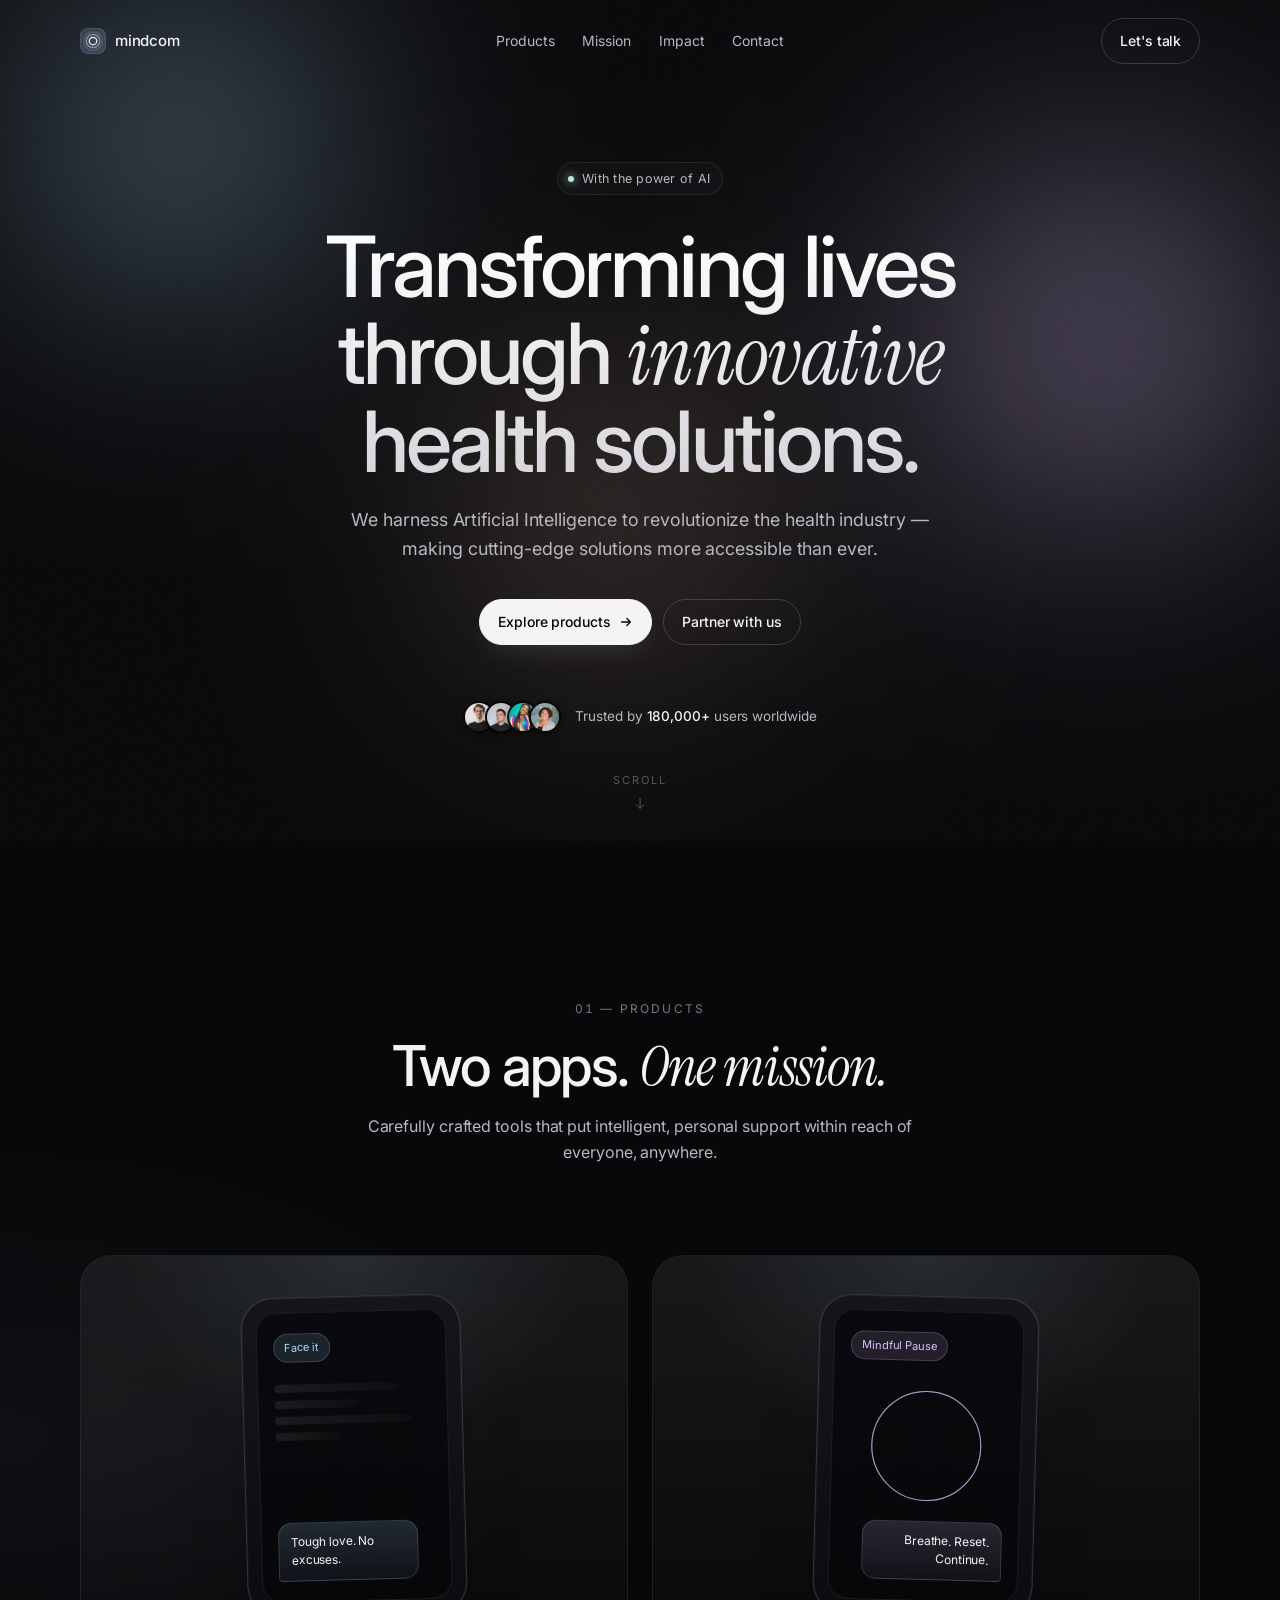
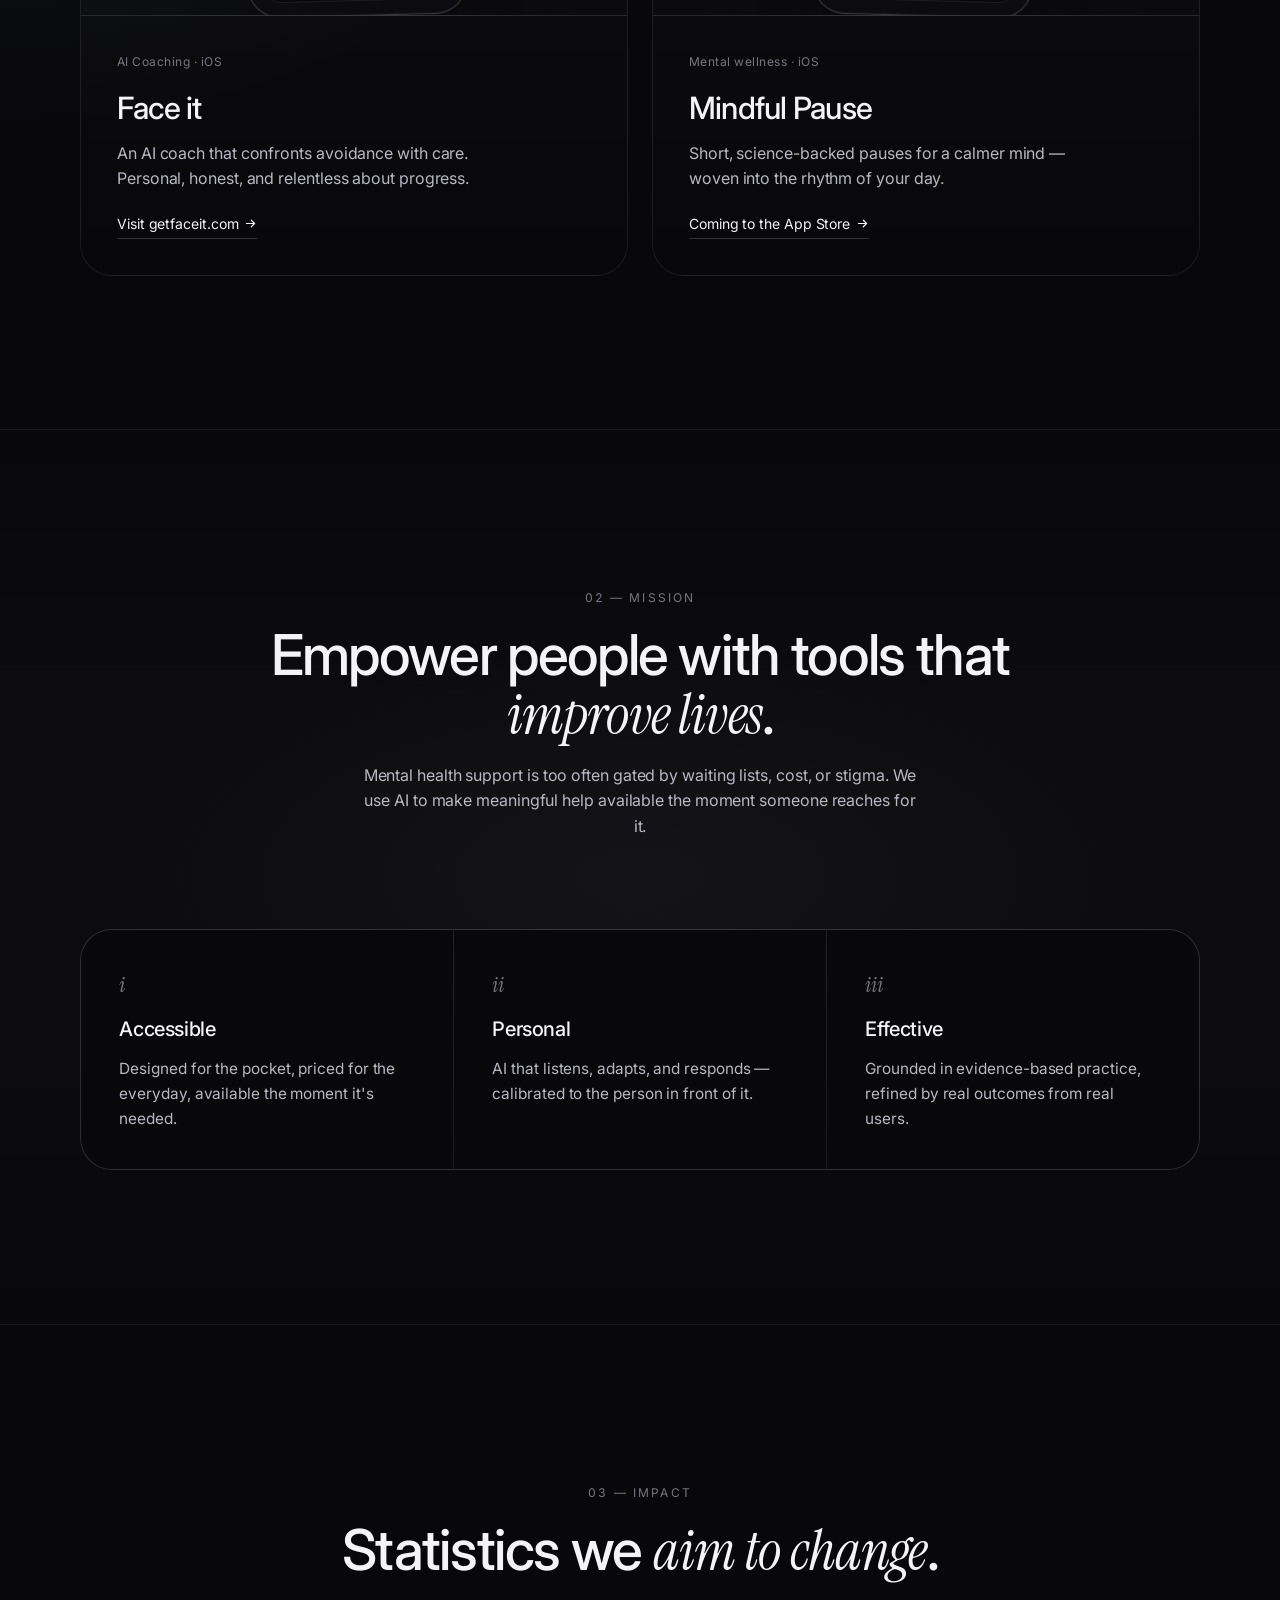
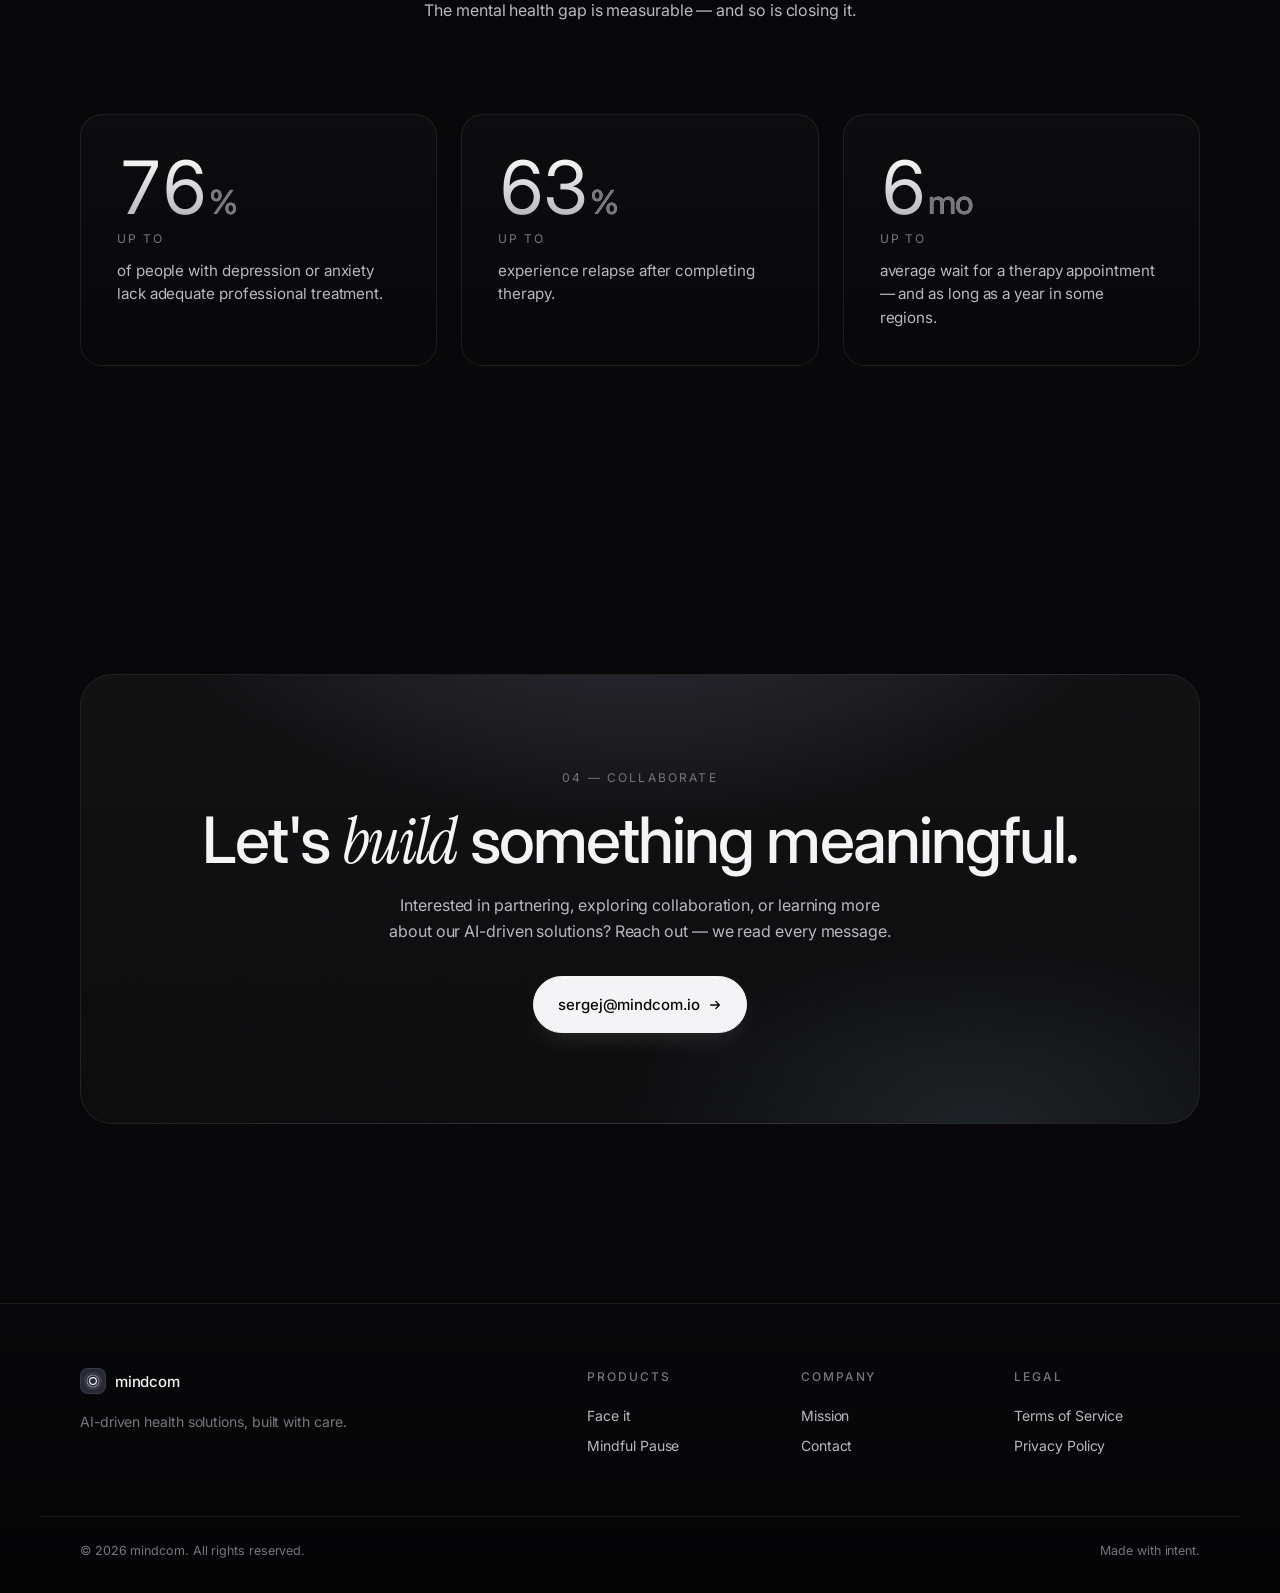
==== commit 3fea1e55: "Move legal pages to clean URLs (/privacy-policy, /terms-of-service) Restores the slugs the original " ====
--- a/index.html
+++ b/index.html
@@ -268,8 +268,8 @@
       </div>
       <div>
         <h4>Legal</h4>
-        <a href="terms.html">Terms of Service</a>
-        <a href="privacy.html">Privacy Policy</a>
+        <a href="/terms-of-service">Terms of Service</a>
+        <a href="/privacy-policy">Privacy Policy</a>
       </div>
     </nav>
   </div>
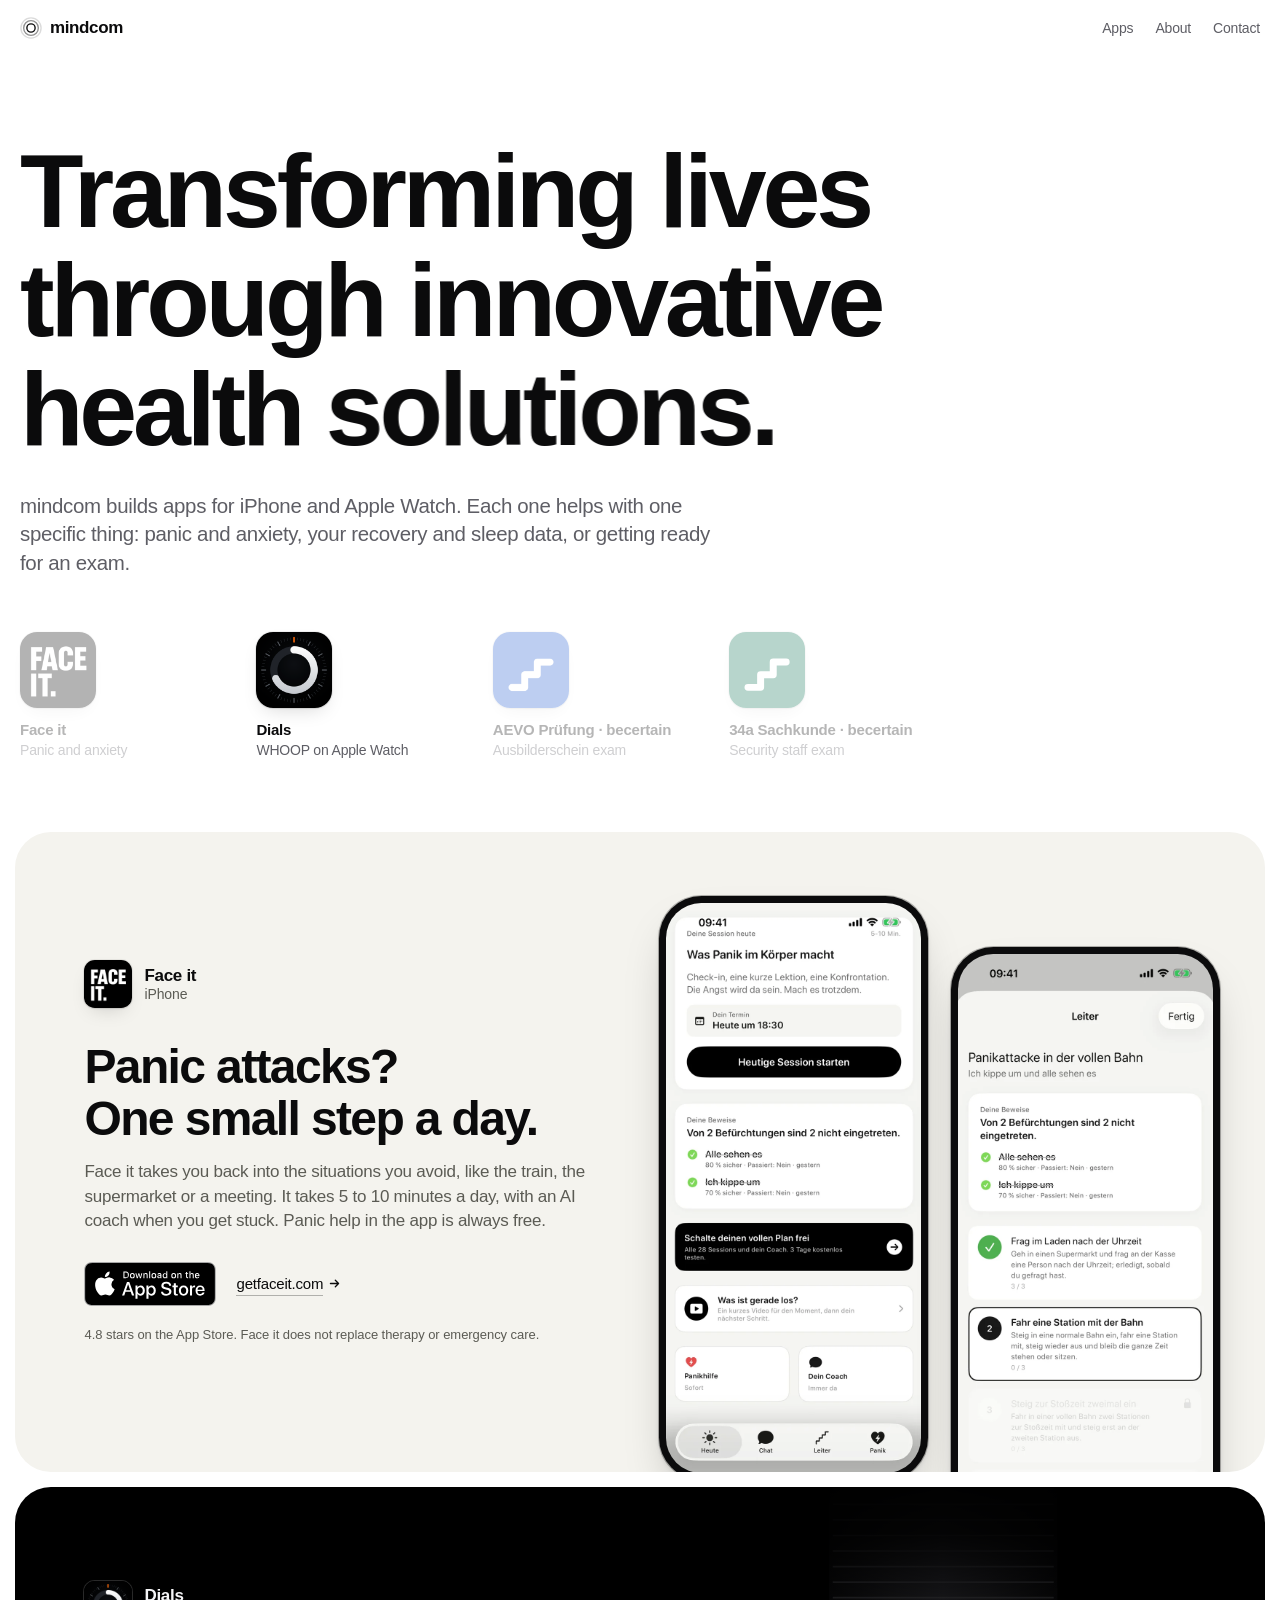
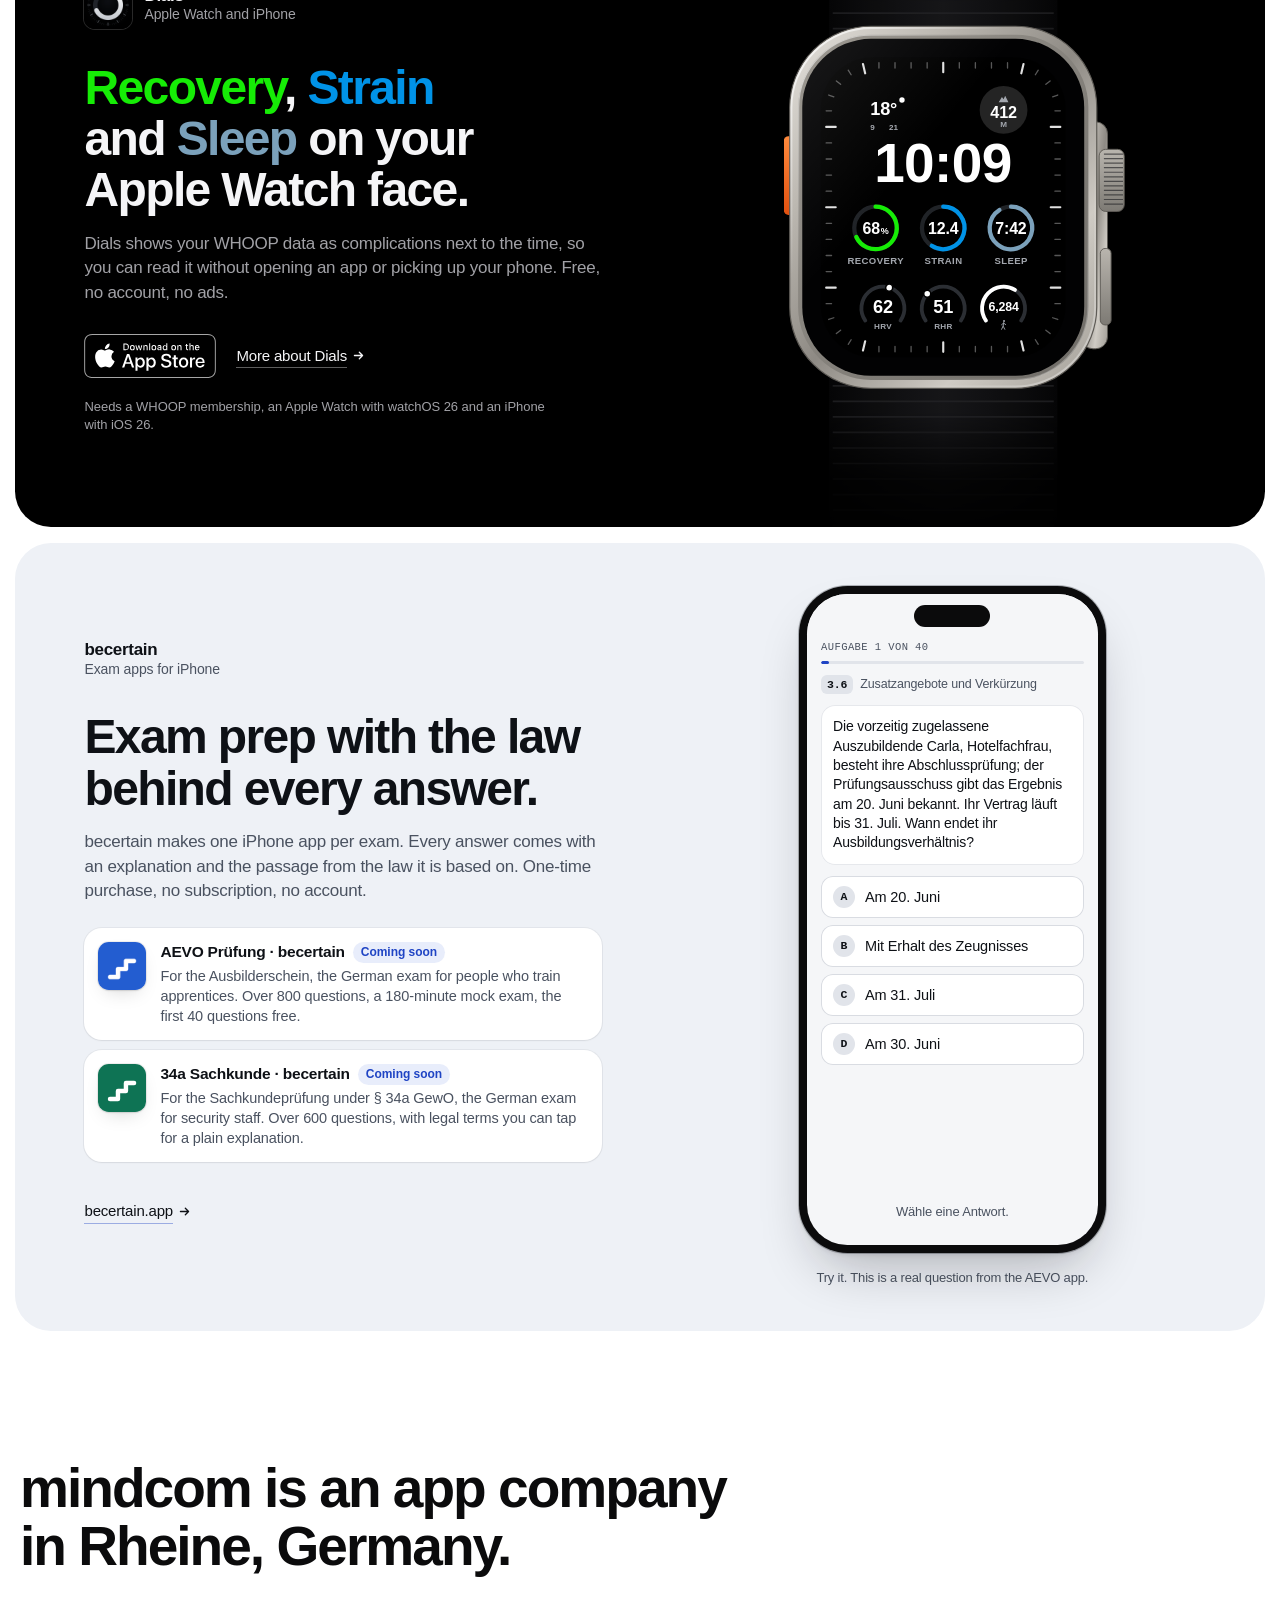
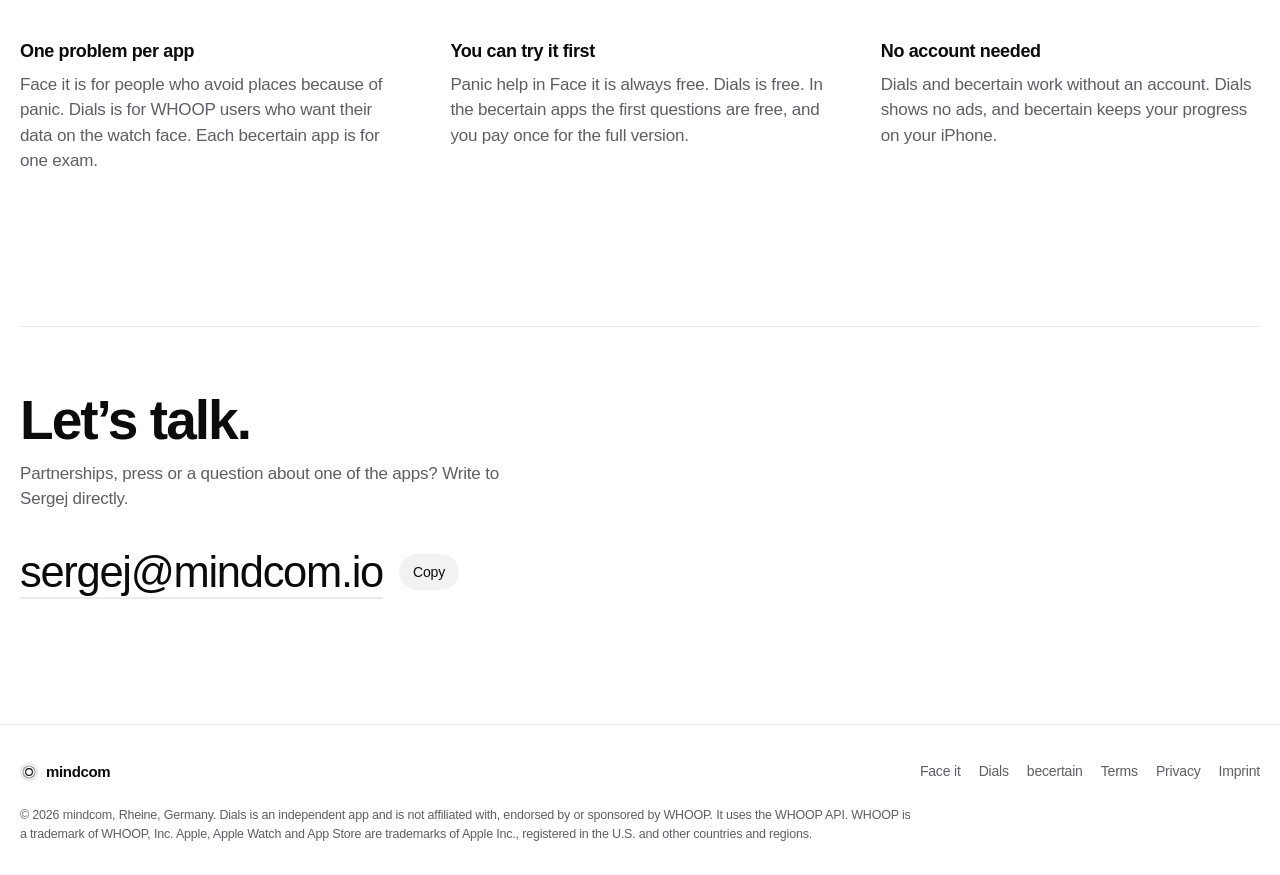
==== commit 77a3530c: "Rebuild the home page: new portfolio, real product visuals, Emil Kowalski motion rules - Portfolio i" ====
--- a/index.html
+++ b/index.html
@@ -1,284 +1,202 @@
 <!doctype html>
 <html lang="en">
 <head>
-<meta charset="utf-8" />
-<meta name="viewport" content="width=device-width,initial-scale=1,viewport-fit=cover" />
-<title>mindcom — AI-driven health solutions</title>
-<meta name="description" content="We harness Artificial Intelligence to revolutionize the health industry — making cutting-edge solutions more accessible than ever." />
-<meta name="theme-color" content="#08080a" />
-<meta property="og:title" content="mindcom — AI-driven health solutions" />
-<meta property="og:description" content="Transforming lives through innovative health solutions powered by AI." />
-<meta property="og:type" content="website" />
-<meta property="og:url" content="https://mindcom.io" />
-<link rel="canonical" href="https://mindcom.io/" />
-<link rel="icon" href="data:image/svg+xml,%3Csvg xmlns='http://www.w3.org/2000/svg' viewBox='0 0 32 32'%3E%3Crect width='32' height='32' rx='8' fill='%2308080a'/%3E%3Ccircle cx='16' cy='16' r='6' fill='none' stroke='%23f5f5f7' stroke-width='1.5'/%3E%3Ccircle cx='16' cy='16' r='10' fill='none' stroke='%23f5f5f7' stroke-width='1' opacity='.4'/%3E%3C/svg%3E" />
-<link rel="preconnect" href="https://fonts.googleapis.com" />
-<link rel="preconnect" href="https://fonts.gstatic.com" crossorigin />
-<link href="https://fonts.googleapis.com/css2?family=Inter:wght@300;400;500;600;700&family=Instrument+Serif:ital@0;1&display=swap" rel="stylesheet" />
-<link rel="stylesheet" href="assets/css/style.css" />
+<title>mindcom · Apps for health, fitness and learning</title>
+<meta name="description" content="mindcom builds apps for iPhone and Apple Watch: Face it for panic and anxiety, Dials for WHOOP data on the watch face, becertain for exam preparation.">
+<meta charset="utf-8">
+<meta name="viewport" content="width=device-width, initial-scale=1, viewport-fit=cover">
+<meta name="theme-color" content="#ffffff">
+<link rel="icon" href="data:image/svg+xml,%3Csvg xmlns='http://www.w3.org/2000/svg' viewBox='0 0 32 32'%3E%3Crect width='32' height='32' rx='8' fill='%2308080a'/%3E%3Ccircle cx='16' cy='16' r='6' fill='none' stroke='%23f5f5f7' stroke-width='1.5'/%3E%3Ccircle cx='16' cy='16' r='10' fill='none' stroke='%23f5f5f7' stroke-width='1' opacity='.4'/%3E%3C/svg%3E">
+<link rel="stylesheet" href="/assets/css/style.css?v=20261104a">
+<script>document.documentElement.classList.add('js')</script>
+<link rel="canonical" href="https://mindcom.io/">
+<meta property="og:type" content="website">
+<meta property="og:url" content="https://mindcom.io/">
+<meta property="og:title" content="mindcom · Apps for health, fitness and learning">
+<meta property="og:description" content="mindcom builds apps for iPhone and Apple Watch: Face it for panic and anxiety, Dials for WHOOP data on the watch face, becertain for exam preparation.">
+<meta property="og:image" content="https://mindcom.io/assets/og.png">
+<meta name="twitter:card" content="summary_large_image">
+<script type="application/ld+json">{"@context":"https://schema.org","@type":"Organization","name":"mindcom","url":"https://mindcom.io/","email":"sergej@mindcom.io","logo":"https://mindcom.io/assets/logo/mark-dark.png","address":{"@type":"PostalAddress","streetAddress":"Litestr. 4","postalCode":"48431","addressLocality":"Rheine","addressCountry":"DE"}}</script>
 </head>
 <body>
 <a class="skip" href="#main">Skip to content</a>
+<svg class="sprite" width="0" height="0" aria-hidden="true" focusable="false"><defs><linearGradient id="tiN" x1="0" y1="0" x2="1" y2="1"><stop offset="0" stop-color="#E6E3DE"/><stop offset="0.25" stop-color="#BDB9B2"/><stop offset="0.5" stop-color="#8E8A84"/><stop offset="0.75" stop-color="#CFCBC4"/><stop offset="1" stop-color="#A29E97"/></linearGradient><linearGradient id="lipN" x1="0" y1="0" x2="1" y2="1"><stop offset="0" stop-color="#9C9891"/><stop offset="1" stop-color="#6F6C67"/></linearGradient><linearGradient id="crownN" x1="0" y1="0" x2="0" y2="1"><stop offset="0" stop-color="#B9B5AE"/><stop offset="1" stop-color="#7D7A74"/></linearGradient><linearGradient id="actN" x1="0" y1="0" x2="0" y2="1"><stop offset="0" stop-color="#FF8A3D"/><stop offset="1" stop-color="#E0500F"/></linearGradient><linearGradient id="bandGN" x1="0" y1="0" x2="1" y2="0"><stop offset="0" stop-color="#060607"/><stop offset=".3" stop-color="#121214"/><stop offset=".5" stop-color="#18181B"/><stop offset=".7" stop-color="#121214"/><stop offset="1" stop-color="#060607"/></linearGradient><linearGradient id="edgeN" x1="0" y1="0" x2="1" y2="1"><stop offset="0" stop-color="#fff" stop-opacity=".85"/><stop offset=".35" stop-color="#fff" stop-opacity="0"/><stop offset=".7" stop-color="#fff" stop-opacity="0"/><stop offset="1" stop-color="#fff" stop-opacity=".45"/></linearGradient>
+<g id="bandN">
+  <g mask="url(#bandMask)">
+    <rect x="33" y="-135" width="191" height="170" fill="url(#bandGN)"/>
+    <rect x="33" y="268" width="191" height="170" fill="url(#bandGN)"/>
+    <path d="M36 -128H221M36 -115H221M36 -102H221M36 -89H221M36 -76H221M36 -63H221M36 -50H221M36 -37H221M36 -24H221M36 -11H221M36 2H221M36 15H221M36 288H221M36 301H221M36 314H221M36 327H221M36 340H221M36 353H221M36 366H221M36 379H221M36 392H221M36 405H221M36 418H221M36 431H221" stroke="#2A2A2D" stroke-width="1.4" opacity=".7"/>
+  </g>
+</g>
+<g id="caseN">
+  <rect x="-5" y="92" width="10" height="66" rx="4" fill="url(#actN)"/>
+  <rect x="244" y="80" width="22" height="190" rx="10" fill="url(#tiN)" stroke="#5E5B56" stroke-width=".8"/>
+  <rect x="259" y="103" width="21" height="52" rx="5.5" fill="url(#crownN)" stroke="#5E5B56" stroke-width=".8"/>
+  <path d="M263 107H279M263 110.8H279M263 114.6H279M263 118.4H279M263 122.2H279M263 126H279M263 129.8H279M263 133.6H279M263 137.4H279M263 141.2H279M263 145H279M263 148.8H279" stroke="#2A2A2D" stroke-width="1" opacity=".7"/>
+  <rect x="260" y="186" width="9" height="64" rx="4" fill="url(#crownN)" stroke="#5E5B56" stroke-width=".8"/>
+  <rect width="257" height="303" rx="68" fill="url(#tiN)" stroke="#5E5B56" stroke-width="1"/>
+  <rect x="1.4" y="1.4" width="254.2" height="300.2" rx="66.6" fill="none" stroke="url(#edgeN)" stroke-width="1.6"/>
+  <rect x="7" y="7" width="243" height="289" rx="61" fill="url(#lipN)"/>
+  <rect x="7.5" y="7.5" width="242" height="288" rx="60.5" fill="none" stroke="url(#edgeN)" stroke-width=".9" opacity=".8"/>
+  <rect x="10.5" y="10.5" width="236" height="282" rx="57.5" fill="#020203"/>
+</g><linearGradient id="bandFade" x1="0" y1="-135" x2="0" y2="438" gradientUnits="userSpaceOnUse"><stop offset="0" stop-color="#fff" stop-opacity="0"/><stop offset=".1" stop-color="#fff" stop-opacity=".18"/><stop offset=".2" stop-color="#fff" stop-opacity=".9"/><stop offset=".8" stop-color="#fff" stop-opacity=".9"/><stop offset=".9" stop-color="#fff" stop-opacity=".18"/><stop offset="1" stop-color="#fff" stop-opacity="0"/></linearGradient><linearGradient id="wgrad" x1="0" y1="1" x2="1" y2="0"><stop offset="0" stop-color="#5AC8FA"/><stop offset=".55" stop-color="#A8E06A"/><stop offset="1" stop-color="#FFD60A"/></linearGradient><mask id="bandMask" maskUnits="userSpaceOnUse" x="0" y="-135" width="257" height="573"><rect x="0" y="-135" width="257" height="573" fill="url(#bandFade)"/></mask><linearGradient id="glareG" x1="0" y1="0" x2="1" y2="1"><stop offset="0" stop-color="#fff" stop-opacity=".09"/><stop offset=".38" stop-color="#fff" stop-opacity="0"/></linearGradient><g id="glare"><rect x="10.5" y="10.5" width="236" height="282" rx="57.5" fill="url(#glareG)" pointer-events="none"/></g></defs></svg>
 
 <header class="nav" data-nav>
-  <div class="nav__inner">
-    <a class="nav__logo" href="/" aria-label="mindcom home">
-      <span class="logo-mark" aria-hidden="true">
-        <svg viewBox="0 0 24 24" width="20" height="20" fill="none" stroke="currentColor" stroke-width="1.5"><circle cx="12" cy="12" r="4.5"/><circle cx="12" cy="12" r="8" opacity=".45"/><circle cx="12" cy="12" r="11" opacity=".15"/></svg>
-      </span>
-      <span class="logo-word">mindcom</span>
-    </a>
+  <div class="wrap nav__in">
+    <a class="logo" href="/" aria-label="mindcom home"><svg viewBox="0 0 24 24" fill="none" stroke="currentColor" stroke-width="1.5" aria-hidden="true"><circle cx="12" cy="12" r="4.5"/><circle cx="12" cy="12" r="8" opacity=".45"/><circle cx="12" cy="12" r="11" opacity=".15"/></svg><span>mindcom</span></a>
     <nav class="nav__links" aria-label="Primary">
-      <a href="#products">Products</a>
-      <a href="#mission">Mission</a>
-      <a href="#impact">Impact</a>
+      <a href="#apps">Apps</a>
+      <a href="#about">About</a>
       <a href="#contact">Contact</a>
     </nav>
-    <a class="btn btn--ghost nav__cta" href="#contact">Let's talk</a>
   </div>
 </header>
 
 <main id="main">
 
-  <!-- HERO -->
   <section class="hero">
-    <div class="hero__bg" aria-hidden="true">
-      <div class="aurora a1"></div>
-      <div class="aurora a2"></div>
-      <div class="aurora a3"></div>
-      <div class="grain"></div>
-    </div>
-    <div class="container hero__inner">
-      <div class="eyebrow reveal" data-delay="0">
-        <span class="dot"></span> With the power of AI
-      </div>
-      <h1 class="hero__title reveal" data-delay="80">
-        Transforming lives through <em>innovative</em> health solutions.
+    <div class="wrap">
+      <h1 class="hero__title">
+        <span class="ln enter" style="--i:0">Transforming lives </span>
+        <span class="ln enter" style="--i:1">through innovative </span>
+        <span class="ln enter" style="--i:2"><span class="morph" data-morph aria-hidden="true"></span><span class="tail" data-tail>solutions.</span></span>
       </h1>
-      <p class="hero__sub reveal" data-delay="160">
-        We harness Artificial Intelligence to revolutionize the health industry —
-        making cutting-edge solutions more accessible than ever.
-      </p>
-      <div class="hero__actions reveal" data-delay="240">
-        <a class="btn btn--primary" href="#products">Explore products
-          <svg viewBox="0 0 16 16" width="14" height="14" aria-hidden="true"><path d="M3 8h10M9 4l4 4-4 4" fill="none" stroke="currentColor" stroke-width="1.5" stroke-linecap="round" stroke-linejoin="round"/></svg>
-        </a>
-        <a class="btn btn--ghost" href="#contact">Partner with us</a>
-      </div>
-      <div class="hero__proof reveal" data-delay="320">
-        <div class="avatars" aria-hidden="true">
-          <img src="assets/img/avatars/avatar-1.avif" alt="" width="32" height="32" loading="eager" decoding="async" />
-          <img src="assets/img/avatars/avatar-2.avif" alt="" width="32" height="32" loading="eager" decoding="async" />
-          <img src="assets/img/avatars/avatar-3.avif" alt="" width="32" height="32" loading="eager" decoding="async" />
-          <img src="assets/img/avatars/avatar-4.avif" alt="" width="32" height="32" loading="eager" decoding="async" />
-        </div>
-        <span>Trusted by <strong>180,000+</strong> users worldwide</span>
-      </div>
-    </div>
-    <div class="hero__scroll" aria-hidden="true">
-      <span>Scroll</span>
-      <svg viewBox="0 0 12 18" width="10" height="16"><path d="M6 1v12m-4-4 4 4 4-4" fill="none" stroke="currentColor" stroke-width="1.2" stroke-linecap="round" stroke-linejoin="round"/></svg>
+      <p class="hero__sub enter" style="--i:3">mindcom builds apps for iPhone and Apple Watch. Each one helps with one specific thing: panic and anxiety, your recovery and sleep data, or getting ready for an exam.</p>
+      <ul class="shelf" data-shelf>
+        <li class="shelf__item" data-word="health"><a class="shelf__link enter" style="--i:4" href="#face-it"><img class="icon" src="/assets/apps/face-it-icon.png" width="76" height="76" alt=""><span class="shelf__name">Face it</span><span class="shelf__note">Panic and anxiety</span></a></li>
+        <li class="shelf__item" data-word="fitness"><a class="shelf__link enter" style="--i:5" href="#dials"><img class="icon" src="/dials/assets/app-icon-256.png" width="76" height="76" alt=""><span class="shelf__name">Dials</span><span class="shelf__note">WHOOP on Apple Watch</span></a></li>
+        <li class="shelf__item" data-word="learning"><a class="shelf__link enter" style="--i:6" href="#becertain"><img class="icon" src="/assets/apps/aevo-icon.png" width="76" height="76" alt=""><span class="shelf__name">AEVO Prüfung · becertain</span><span class="shelf__note">Ausbilderschein exam</span></a></li>
+        <li class="shelf__item" data-word="learning"><a class="shelf__link enter" style="--i:7" href="#becertain"><img class="icon" src="/assets/apps/sachkunde-icon.svg" width="76" height="76" alt=""><span class="shelf__name">34a Sachkunde · becertain</span><span class="shelf__note">Security staff exam</span></a></li>
+      </ul>
+      <script>(function(d){var m=d.querySelector('[data-morph]'),s=d.querySelector('[data-shelf]');if(d.hidden||matchMedia('(prefers-reduced-motion: reduce)').matches)return;var w=d.createElement('span');w.className='word';w.textContent='health';m.appendChild(w);s.classList.add('is-focusing');s.querySelector('[data-word="health"]').classList.add('is-on')})(document)</script>
     </div>
   </section>
 
-  <!-- PRODUCTS -->
-  <section class="section" id="products">
-    <div class="container">
-      <header class="section-head reveal">
-        <span class="kicker">01 — Products</span>
-        <h2 class="section-title">Two apps. <em>One mission.</em></h2>
-        <p class="section-lede">
-          Carefully crafted tools that put intelligent, personal support
-          within reach of everyone, anywhere.
-        </p>
-      </header>
-
-      <div class="products">
-        <article class="product reveal">
-          <div class="product__visual" aria-hidden="true">
-            <div class="phone phone--faceit">
-              <div class="phone__screen">
-                <div class="phone__chip">Face it</div>
-                <div class="phone__lines">
-                  <span style="width:78%"></span>
-                  <span style="width:54%"></span>
-                  <span style="width:88%"></span>
-                  <span style="width:42%"></span>
-                </div>
-                <div class="phone__bubble">Tough love. No excuses.</div>
+  <div class="apps" id="apps">
+
+    <article class="panel panel--faceit" id="face-it">
+      <div class="panel__copy">
+        <div class="lockup"><img class="icon" src="/assets/apps/face-it-icon.png" width="48" height="48" alt="" loading="lazy" decoding="async"><span>Face it<small>iPhone</small></span></div>
+        <h2 class="panel__title">Panic attacks?<br>One small step a day.</h2>
+        <p class="panel__body">Face it takes you back into the situations you avoid, like the train, the supermarket or a meeting. It takes 5 to 10 minutes a day, with an AI coach when you get stuck. Panic help in the app is always free.</p>
+        <div class="panel__actions">
+          <a class="badge" href="https://apps.apple.com/app/id6748347064" rel="noopener"><img src="/dials/assets/app-store-en.svg" width="132" height="44" alt="Download Face it on the App Store" loading="lazy"></a>
+          <a class="more" href="https://getfaceit.com" rel="noopener"><span>getfaceit.com</span><svg viewBox="0 0 16 16" aria-hidden="true"><path d="M3 8h10M9 4l4 4-4 4" fill="none" stroke="currentColor" stroke-width="1.6" stroke-linecap="round" stroke-linejoin="round"/></svg></a>
+        </div>
+        <p class="panel__fine">4.8 stars on the App Store. Face it does not replace therapy or emergency care.</p>
+      </div>
+      <div class="panel__visual">
+        <div class="stage stage--faceit" data-rise>
+          <figure class="phone"><img src="/assets/apps/face-it-today.webp" width="720" height="1564" alt="Face it on iPhone: today's session and a list of fears that did not come true" loading="lazy" decoding="async"></figure>
+          <figure class="phone"><img src="/assets/apps/face-it-ladder.webp" width="720" height="1564" alt="Face it on iPhone: a ladder of small steps for a panic attack on a full train" loading="lazy" decoding="async"></figure>
+        </div>
+      </div>
+    </article>
+
+    <article class="panel panel--dials" id="dials">
+      <div class="panel__copy">
+        <div class="lockup"><img class="icon" src="/dials/assets/app-icon-256.png" width="48" height="48" alt="" loading="lazy" decoding="async"><span>Dials<small>Apple Watch and iPhone</small></span></div>
+        <h2 class="panel__title"><span class="c-rec">Recovery</span>, <span class="c-str">Strain</span> and <span class="c-slp">Sleep</span> on your Apple Watch face.</h2>
+        <p class="panel__body">Dials shows your WHOOP data as complications next to the time, so you can read it without opening an app or picking up your phone. Free, no account, no ads.</p>
+        <div class="panel__actions">
+          <a class="badge" href="https://apps.apple.com/app/id6829277392" rel="noopener"><img src="/dials/assets/app-store-en.svg" width="132" height="44" alt="Download Dials on the App Store" loading="lazy"></a>
+          <a class="more" href="/dials/"><span>More about Dials</span><svg viewBox="0 0 16 16" aria-hidden="true"><path d="M3 8h10M9 4l4 4-4 4" fill="none" stroke="currentColor" stroke-width="1.6" stroke-linecap="round" stroke-linejoin="round"/></svg></a>
+        </div>
+        <p class="panel__fine">Needs a WHOOP membership, an Apple Watch with watchOS 26 and an iPhone with iOS 26.</p>
+      </div>
+      <div class="panel__visual">
+        <div class="stage stage--dials" data-rise>
+          <div class="watchbox"><svg class="watch ws m-full " viewBox="-14 -135 300 573" role="img" aria-label="Apple Watch Ultra with the Modular Ultra face. In the middle Dials shows Recovery 68 percent, Strain 12.4 and Sleep 7 hours 42 minutes. Below: HRV 62, resting heart rate 51 and 6,284 steps." ><defs><clipPath id="sc1"><rect x="26" y="26" width="205" height="251" rx="44"/></clipPath></defs><use href="#bandN"/><use href="#caseN"/><g clip-path="url(#sc1)"><g transform="translate(26 26)"><rect width="205" height="251" fill="#000"/><path class="tick" d="M115.96 4.5L115.96 9M129.41 4.5L129.41 9M142.87 4.5L142.87 9M156.32 4.5L156.32 9M182.03 10.79L179.61 14.58M191.95 19.78L188.41 22.56M198.35 31.55L194.09 33.01M200.5 44.77L196 44.77M200.5 71.68L196 71.68M200.5 85.13L196 85.13M200.5 98.59L196 98.59M200.5 112.04L196 112.04M200.5 138.96L196 138.96M200.5 152.41L196 152.41M200.5 165.87L196 165.87M200.5 179.32L196 179.32M200.5 206.23L196 206.23M198.35 219.45L194.09 217.99M191.95 231.22L188.41 228.44M182.03 240.21L179.61 236.42M156.32 246.5L156.32 242M142.87 246.5L142.87 242M129.41 246.5L129.41 242M115.96 246.5L115.96 242M89.04 246.5L89.04 242M75.59 246.5L75.59 242M62.13 246.5L62.13 242M48.68 246.5L48.68 242M22.97 240.21L25.39 236.42M13.05 231.22L16.59 228.44M6.65 219.45L10.91 217.99M4.5 206.23L9 206.23M4.5 179.32L9 179.32M4.5 165.87L9 165.87M4.5 152.41L9 152.41M4.5 138.96L9 138.96M4.5 112.04L9 112.04M4.5 98.59L9 98.59M4.5 85.13L9 85.13M4.5 71.68L9 71.68M4.5 44.77L9 44.77M6.65 31.55L10.91 33.01M13.05 19.78L16.59 22.56M22.97 10.79L25.39 14.58M48.68 4.5L48.68 9M62.13 4.5L62.13 9M75.59 4.5L75.59 9M89.04 4.5L89.04 9" stroke-width="1.1" stroke-linecap="round"/><path class="tick maj" d="M102.5 4.5L102.5 12.5M169.69 5.57L167.86 13.36M200.5 58.22L192.5 58.22M200.5 125.5L192.5 125.5M200.5 192.78L192.5 192.78M169.69 245.43L167.86 237.64M102.5 246.5L102.5 238.5M35.31 245.43L37.14 237.64M4.5 192.78L12.5 192.78M4.5 125.5L12.5 125.5M4.5 58.22L12.5 58.22M35.31 5.57L37.14 13.36" stroke-width="1.8" stroke-linecap="round"/><g transform="translate(32 24) scale(0.8)"><path class="wg" d="M6.57 37.91A22.5 22.5 0 1 1 43.43 37.91" fill="none" stroke-width="4" stroke-linecap="round"/><circle class="mk" cx="44.96" cy="14.61" r="3.6" stroke-width="1.6"/><text class="num cn tab" x="25.8" y="30.19" font-size="19" font-weight="600" text-anchor="middle">18°</text><text class="lab tab" x="14" y="46.5" font-size="8.5" font-weight="700" text-anchor="middle">9</text><text class="lab tab" x="36" y="46.5" font-size="8.5" font-weight="700" text-anchor="middle">21</text></g><g transform="translate(133 24) scale(0.8)"><circle class="wbg" cx="25" cy="25" r="25"/><path class="labf" transform="translate(25 13.5) scale(0.85)" d="M-6 4L-2 -2.4L0 0.4L2 -3.8L6 4Z"/><text class="num cn tab" x="25" y="32.98" font-size="17" font-weight="600" text-anchor="middle">412</text><text class="lab tab" x="25" y="42.5" font-size="8.5" font-weight="700" text-anchor="middle">M</text></g><text class="face tab" x="102.25" y="104" font-size="46" font-weight="600" text-anchor="middle" letter-spacing="-0.5">10:09</text><g transform="translate(17.5 112) scale(0.89)"><circle class="trk" cx="31.83" cy="34.6" r="20" fill="none" stroke-width="4"/><path class="arc" data-arc pathLength="1" style="--c:#16EC06" d="M31.83 14.6A20 20 0 1 1 13.74 43.12" fill="none" stroke-width="4" stroke-linecap="round"/><text class="num cn tab" x="31.83" y="39.88" font-size="15" font-weight="600" text-anchor="middle"><tspan data-v="68" data-f="int">68</tspan><tspan font-size="8.5" dx="0.8" class="">%</tspan></text><text class="lab" x="32.03" y="68.9" font-size="9" font-weight="700" text-anchor="middle" letter-spacing="0.4">RECOVERY</text><circle class="trk" cx="95.5" cy="34.6" r="20" fill="none" stroke-width="4"/><path class="arc" data-arc pathLength="1" style="--c:#0093E7" d="M95.5 14.6A20 20 0 1 1 84.73 51.45" fill="none" stroke-width="4" stroke-linecap="round"/><text class="num cn tab" x="95.5" y="39.88" font-size="15" font-weight="600" text-anchor="middle"><tspan data-v="12.4" data-f="d1">12.4</tspan></text><text class="lab" x="95.7" y="68.9" font-size="9" font-weight="700" text-anchor="middle" letter-spacing="0.4">STRAIN</text><circle class="trk" cx="159.17" cy="34.6" r="20" fill="none" stroke-width="4"/><path class="arc" data-arc pathLength="1" style="--c:#7BA1BB" d="M159.17 14.6A20 20 0 1 1 148.45 17.71" fill="none" stroke-width="4" stroke-linecap="round"/><text class="num cn tab" x="159.17" y="39.88" font-size="15" font-weight="600" text-anchor="middle"><tspan data-v="462" data-f="hm">7:42</tspan></text><text class="lab" x="159.37" y="68.9" font-size="9" font-weight="700" text-anchor="middle" letter-spacing="0.4">SLEEP</text></g><g transform="translate(32 190) scale(0.8)"><path class="trko" d="M6.57 37.91A22.5 22.5 0 1 1 43.43 37.91" fill="none" stroke-width="4" stroke-linecap="round"/><g data-rot="141.89" data-cx="25" data-cy="25"><circle class="mk" cx="31.54" cy="3.47" r="3.68" stroke-width="1.6"/></g><text class="num cn tab" x="25" y="29.89" font-size="19" font-weight="600" text-anchor="middle"><tspan data-v="62" data-f="int">62</tspan></text><text class="lab tab" x="25.15" y="46.4" font-size="8.5" font-weight="700" text-anchor="middle" letter-spacing="0.3">HRV</text></g><g transform="translate(82.5 190) scale(0.8)"><path class="trko" d="M6.57 37.91A22.5 22.5 0 1 1 43.43 37.91" fill="none" stroke-width="4" stroke-linecap="round"/><g data-rot="76.92" data-cx="25" data-cy="25"><circle class="mk" cx="8.26" cy="9.97" r="3.68" stroke-width="1.6"/></g><text class="num cn tab" x="25" y="29.89" font-size="19" font-weight="600" text-anchor="middle"><tspan data-v="51" data-f="int">51</tspan></text><text class="lab tab" x="25.15" y="46.4" font-size="8.5" font-weight="700" text-anchor="middle" letter-spacing="0.3">RHR</text></g><g transform="translate(133 190) scale(0.8)"><path class="trko" d="M6.57 37.91A22.5 22.5 0 1 1 43.43 37.91" fill="none" stroke-width="4" stroke-linecap="round"/><path class="arc" data-arc pathLength="1" style="--c:#FFFFFF" d="M6.57 37.91A22.5 22.5 0 0 1 36.96 5.94" fill="none" stroke-width="4" stroke-linecap="round"/><text class="num cn tab" x="25" y="27.78" font-size="13" font-weight="600" text-anchor="middle"><tspan data-v="6284" data-f="grp">6,284</tspan></text><g class="labs" fill="none" stroke-width="1.2" stroke-linecap="round" stroke-linejoin="round" transform="translate(25 42.6) scale(0.8)"><circle cx="0.6" cy="-5.2" r="1.35" class="labf" stroke="none"/><path d="M0.2 -2.9 L-0.6 1.4 L1.6 5.6 M-0.6 1.4 L-2.6 5.6 M0.2 -2.4 L2.8 -0.6 M0 -2.6 L-2.6 -0.4"/></g></g></g></g><use href="#glare"/></svg></div>
+        </div>
+      </div>
+    </article>
+
+    <article class="panel panel--becertain" id="becertain">
+      <div class="panel__copy">
+        <div class="lockup"><span>becertain<small>Exam apps for iPhone</small></span></div>
+        <h2 class="panel__title">Exam prep with the law behind every answer.</h2>
+        <p class="panel__body">becertain makes one iPhone app per exam. Every answer comes with an explanation and the passage from the law it is based on. One-time purchase, no subscription, no account.</p>
+        <ul class="rows">
+          <!-- When an app goes live: swap the pill for "On the App Store" and point the row at the store listing. -->
+          <li><a class="row" href="https://becertain.app/aevo/" rel="noopener"><img class="icon" src="/assets/apps/aevo-icon.png" width="48" height="48" alt="" loading="lazy" decoding="async"><span><span class="row__top"><span class="row__name">AEVO Prüfung · becertain</span><span class="pill">Coming soon</span></span><span class="row__text">For the Ausbilderschein, the German exam for people who train apprentices. Over 800 questions, a 180-minute mock exam, the first 40 questions free.</span></span></a></li>
+          <li><div class="row"><img class="icon" src="/assets/apps/sachkunde-icon.svg" width="48" height="48" alt="" loading="lazy" decoding="async"><span><span class="row__top"><span class="row__name">34a Sachkunde · becertain</span><span class="pill">Coming soon</span></span><span class="row__text">For the Sachkundeprüfung under §&nbsp;34a&nbsp;GewO, the German exam for security staff. Over 600 questions, with legal terms you can tap for a plain explanation.</span></span></div></li>
+        </ul>
+        <div class="panel__actions">
+          <a class="more" href="https://becertain.app" rel="noopener"><span>becertain.app</span><svg viewBox="0 0 16 16" aria-hidden="true"><path d="M3 8h10M9 4l4 4-4 4" fill="none" stroke="currentColor" stroke-width="1.6" stroke-linecap="round" stroke-linejoin="round"/></svg></a>
+        </div>
+      </div>
+      <div class="panel__visual">
+        <div class="phone phone--quiz">
+          <div class="phone__screen" lang="de">
+            <div class="quiz__status" aria-hidden="true"></div>
+            <div class="quiz" data-quiz>
+              <div class="quiz__bar"><p>AUFGABE 1 VON 40</p><span aria-hidden="true"><i></i></span></div>
+              <p class="quiz__meta"><span class="quiz__chip">3.6</span><span>Zusatzangebote und Verkürzung</span></p>
+              <p class="quiz__q" id="quiz-q">Die vorzeitig zugelassene Auszubildende Carla, Hotelfachfrau, besteht ihre Abschlussprüfung; der Prüfungsausschuss gibt das Ergebnis am 20. Juni bekannt. Ihr Vertrag läuft bis 31. Juli. Wann endet ihr Ausbildungsverhältnis?</p>
+              <div class="quiz__opts" role="group" aria-labelledby="quiz-q">
+                <button class="opt" type="button" data-opt data-right><span class="opt__mark" aria-hidden="true">A</span><span>Am 20. Juni</span></button>
+                <button class="opt" type="button" data-opt><span class="opt__mark" aria-hidden="true">B</span><span>Mit Erhalt des Zeugnisses</span></button>
+                <button class="opt" type="button" data-opt><span class="opt__mark" aria-hidden="true">C</span><span>Am 31. Juli</span></button>
+                <button class="opt" type="button" data-opt><span class="opt__mark" aria-hidden="true">D</span><span>Am 30. Juni</span></button>
               </div>
+              <p class="quiz__hint">Wähle eine Antwort.</p>
+            </div>
+            <div class="sheet" aria-live="polite">
+              <p class="sheet__title" data-title>Richtig ist: am 20. Juni.</p>
+              <p class="sheet__text">Bestehen Auszubildende die Abschlussprüfung vor Ablauf der Ausbildungsdauer, endet das Berufsausbildungsverhältnis mit der Bekanntgabe des Ergebnisses durch den Prüfungsausschuss, hier am 20. Juni.</p>
+              <div class="sheet__foot"><span class="sheet__src">§ 21 Abs. 2 BBiG</span><button class="sheet__again" type="button" data-again>Nochmal</button></div>
             </div>
           </div>
-          <div class="product__body">
-            <span class="product__tag">AI Coaching · iOS</span>
-            <h3 class="product__title">Face it</h3>
-            <p class="product__copy">
-              An AI coach that confronts avoidance with care. Personal,
-              honest, and relentless about progress.
-            </p>
-            <a class="link-arrow" href="https://getfaceit.com" target="_blank" rel="noopener">
-              Visit getfaceit.com
-              <svg viewBox="0 0 16 16" width="13" height="13" aria-hidden="true"><path d="M3 8h10M9 4l4 4-4 4" fill="none" stroke="currentColor" stroke-width="1.5" stroke-linecap="round" stroke-linejoin="round"/></svg>
-            </a>
-          </div>
-        </article>
-
-        <article class="product reveal" data-delay="100">
-          <div class="product__visual" aria-hidden="true">
-            <div class="phone phone--mindful">
-              <div class="phone__screen">
-                <div class="phone__chip phone__chip--alt">Mindful Pause</div>
-                <div class="phone__rings">
-                  <span></span><span></span><span></span>
-                </div>
-                <div class="phone__bubble phone__bubble--alt">Breathe. Reset. Continue.</div>
-              </div>
-            </div>
-          </div>
-          <div class="product__body">
-            <span class="product__tag">Mental wellness · iOS</span>
-            <h3 class="product__title">Mindful Pause</h3>
-            <p class="product__copy">
-              Short, science-backed pauses for a calmer mind — woven into
-              the rhythm of your day.
-            </p>
-            <a class="link-arrow" href="#contact">
-              Coming to the App Store
-              <svg viewBox="0 0 16 16" width="13" height="13" aria-hidden="true"><path d="M3 8h10M9 4l4 4-4 4" fill="none" stroke="currentColor" stroke-width="1.5" stroke-linecap="round" stroke-linejoin="round"/></svg>
-            </a>
-          </div>
-        </article>
+        </div>
+        <p class="caption">Try it. This is a real question from the AEVO app.</p>
+      </div>
+    </article>
+
+  </div>
+
+  <section class="about" id="about">
+    <div class="wrap">
+      <h2 class="big">mindcom is an app company in Rheine, Germany.</h2>
+      <div class="about__grid">
+        <div><h3>One problem per app</h3><p>Face it is for people who avoid places because of panic. Dials is for WHOOP users who want their data on the watch face. Each becertain app is for one exam.</p></div>
+        <div><h3>You can try it first</h3><p>Panic help in Face it is always free. Dials is free. In the becertain apps the first questions are free, and you pay once for the full version.</p></div>
+        <div><h3>No account needed</h3><p>Dials and becertain work without an account. Dials shows no ads, and becertain keeps your progress on your iPhone.</p></div>
       </div>
     </div>
   </section>
 
-  <!-- MISSION -->
-  <section class="section section--quiet" id="mission">
-    <div class="container">
-      <header class="section-head reveal">
-        <span class="kicker">02 — Mission</span>
-        <h2 class="section-title">
-          Empower people with tools that <em>improve lives</em>.
-        </h2>
-        <p class="section-lede">
-          Mental health support is too often gated by waiting lists, cost,
-          or stigma. We use AI to make meaningful help available the
-          moment someone reaches for it.
-        </p>
-      </header>
-
-      <ul class="pillars">
-        <li class="pillar reveal">
-          <span class="pillar__num">i</span>
-          <h3>Accessible</h3>
-          <p>Designed for the pocket, priced for the everyday, available the moment it's needed.</p>
-        </li>
-        <li class="pillar reveal" data-delay="80">
-          <span class="pillar__num">ii</span>
-          <h3>Personal</h3>
-          <p>AI that listens, adapts, and responds — calibrated to the person in front of it.</p>
-        </li>
-        <li class="pillar reveal" data-delay="160">
-          <span class="pillar__num">iii</span>
-          <h3>Effective</h3>
-          <p>Grounded in evidence-based practice, refined by real outcomes from real users.</p>
-        </li>
-      </ul>
+  <section class="contact" id="contact">
+    <div class="wrap">
+      <div class="contact__inner">
+        <h2 class="big">Let’s talk.</h2>
+        <p>Partnerships, press or a question about one of the apps? Write to Sergej directly.</p>
+        <div class="mail">
+          <a class="mail__link" href="mailto:sergej@mindcom.io">sergej@mindcom.io</a>
+          <button class="copy" type="button" data-copy="sergej@mindcom.io" aria-label="Copy email address"><span>Copy</span><span aria-live="polite">Copied</span></button>
+        </div>
+      </div>
     </div>
   </section>
 
-  <!-- IMPACT / STATS -->
-  <section class="section" id="impact">
-    <div class="container">
-      <header class="section-head reveal">
-        <span class="kicker">03 — Impact</span>
-        <h2 class="section-title">Statistics we <em>aim to change</em>.</h2>
-        <p class="section-lede">
-          The mental health gap is measurable — and so is closing it.
-        </p>
-      </header>
-
-      <div class="stats">
-        <div class="stat reveal">
-          <div class="stat__num"><span data-count="79">0</span><span class="stat__unit">%</span></div>
-          <div class="stat__label">Up to</div>
-          <p class="stat__desc">
-            of people with depression or anxiety lack adequate professional treatment.
-          </p>
-        </div>
-        <div class="stat reveal" data-delay="80">
-          <div class="stat__num"><span data-count="65">0</span><span class="stat__unit">%</span></div>
-          <div class="stat__label">Up to</div>
-          <p class="stat__desc">
-            experience relapse after completing therapy.
-          </p>
-        </div>
-        <div class="stat reveal" data-delay="160">
-          <div class="stat__num"><span data-count="6">0</span><span class="stat__unit">mo</span></div>
-          <div class="stat__label">Up to</div>
-          <p class="stat__desc">
-            average wait for a therapy appointment — and as long as a year in some regions.
-          </p>
-        </div>
-      </div>
-    </div>
-  </section>
-
-  <!-- CTA -->
-  <section class="section section--cta" id="contact">
-    <div class="container">
-      <div class="cta reveal">
-        <span class="kicker">04 — Collaborate</span>
-        <h2 class="cta__title">Let's <em>build</em> something meaningful.</h2>
-        <p class="cta__lede">
-          Interested in partnering, exploring collaboration, or learning
-          more about our AI-driven solutions? Reach out — we read every
-          message.
-        </p>
-        <a class="btn btn--primary btn--lg" href="mailto:sergej@mindcom.io">
-          sergej@mindcom.io
-          <svg viewBox="0 0 16 16" width="14" height="14" aria-hidden="true"><path d="M3 8h10M9 4l4 4-4 4" fill="none" stroke="currentColor" stroke-width="1.5" stroke-linecap="round" stroke-linejoin="round"/></svg>
-        </a>
-      </div>
-    </div>
-  </section>
 </main>
 
 <footer class="footer">
-  <div class="container footer__inner">
-    <div class="footer__brand">
-      <a class="nav__logo" href="/" aria-label="mindcom home">
-        <span class="logo-mark" aria-hidden="true">
-          <svg viewBox="0 0 24 24" width="18" height="18" fill="none" stroke="currentColor" stroke-width="1.5"><circle cx="12" cy="12" r="4.5"/><circle cx="12" cy="12" r="8" opacity=".45"/><circle cx="12" cy="12" r="11" opacity=".15"/></svg>
-        </span>
-        <span class="logo-word">mindcom</span>
-      </a>
-      <p>AI-driven health solutions, built with care.</p>
-    </div>
-    <nav class="footer__nav" aria-label="Footer">
-      <div>
-        <h4>Products</h4>
-        <a href="https://getfaceit.com" target="_blank" rel="noopener">Face it</a>
-        <a href="#products">Mindful Pause</a>
-      </div>
-      <div>
-        <h4>Company</h4>
-        <a href="#mission">Mission</a>
-        <a href="#contact">Contact</a>
-      </div>
-      <div>
-        <h4>Legal</h4>
-        <a href="/terms-of-service">Terms of Service</a>
-        <a href="/privacy-policy">Privacy Policy</a>
-      </div>
-    </nav>
-  </div>
-  <div class="container footer__base">
-    <span>© <span data-year>2026</span> mindcom. All rights reserved.</span>
-    <span>Made with intent.</span>
+  <div class="wrap">
+    <div class="footer__top">
+      <a class="logo" href="/" aria-label="mindcom home"><svg viewBox="0 0 24 24" fill="none" stroke="currentColor" stroke-width="1.5" aria-hidden="true"><circle cx="12" cy="12" r="4.5"/><circle cx="12" cy="12" r="8" opacity=".45"/><circle cx="12" cy="12" r="11" opacity=".15"/></svg><span>mindcom</span></a>
+      <nav class="footer__nav" aria-label="Footer">
+        <a href="https://getfaceit.com" rel="noopener">Face it</a>
+        <a href="/dials/">Dials</a>
+        <a href="https://becertain.app" rel="noopener">becertain</a>
+        <a href="/terms-of-service">Terms</a>
+        <a href="/privacy-policy">Privacy</a>
+        <a href="/imprint/">Imprint</a>
+      </nav>
+    </div>
+    <p class="footer__fine">© 2026 mindcom, Rheine, Germany. Dials is an independent app and is not affiliated with, endorsed by or sponsored by WHOOP. It uses the WHOOP API. WHOOP is a trademark of WHOOP, Inc. Apple, Apple Watch and App Store are trademarks of Apple Inc., registered in the U.S. and other countries and regions.</p>
   </div>
 </footer>
 
-<script src="assets/js/app.js" defer></script>
+<script src="/assets/js/app.js?v=20261104a" defer></script>
 </body>
 </html>
--- a/assets/css/style.css
+++ b/assets/css/style.css
@@ -1,1014 +1,410 @@
-/* =========================================================================
-   mindcom — design system
-   ========================================================================= */
+/* mindcom. System font, one quiet page, and every app panel keeps the colors of its own app.
+   Motion rules follow Emil Kowalski's skills: transform and opacity only, ease-out on entry,
+   hover behind a capability query, press feedback on :active, and a gentler version for reduced motion. */
 
 :root {
-  --bg: #08080a;
-  --bg-2: #0c0c10;
-  --surface: rgba(255, 255, 255, 0.025);
-  --surface-2: rgba(255, 255, 255, 0.05);
-  --border: rgba(255, 255, 255, 0.08);
-  --border-strong: rgba(255, 255, 255, 0.16);
-
-  --fg: #f4f4f6;
-  --fg-2: #b8b8c2;
-  --fg-3: #76767f;
-  --fg-4: #4a4a52;
-
-  --accent-1: #a7d8ff;
-  --accent-2: #d8c2ff;
-  --accent-3: #ffd0bd;
-  --accent-4: #b6f0d4;
-
-  --radius-sm: 8px;
-  --radius: 14px;
-  --radius-lg: 22px;
-  --radius-xl: 32px;
-
-  --ease-out: cubic-bezier(0.2, 0.7, 0.2, 1);
-  --ease-soft: cubic-bezier(0.22, 1, 0.36, 1);
-
-  --container: 1200px;
-  --pad-x: clamp(20px, 4vw, 40px);
-
-  --sans: "Inter", -apple-system, BlinkMacSystemFont, "Segoe UI", Helvetica, Arial, sans-serif;
-  --serif: "Instrument Serif", "Times New Roman", Georgia, serif;
-}
-
-/* =========================================================================
-   Base
-   ========================================================================= */
+  color-scheme: light;
+  --bg: #fff;
+  --fg: #0b0b0c;
+  --fg-2: #5e5e65;
+  --hair: rgba(0, 0, 0, .08);
+
+  --ease-out: cubic-bezier(.23, 1, .32, 1);
+  --ease-drawer: cubic-bezier(.32, .72, 0, 1);
+
+  --sans: -apple-system, BlinkMacSystemFont, "SF Pro Display", "Segoe UI", Inter, Roboto, "Helvetica Neue", Arial, sans-serif;
+  --mono: ui-monospace, "SF Mono", SFMono-Regular, Menlo, Consolas, monospace;
+
+  --wrap: 1280px;
+  --gut: max(20px, env(safe-area-inset-left), env(safe-area-inset-right));
+}
 
 *, *::before, *::after { box-sizing: border-box; }
 
 html {
-  -webkit-font-smoothing: antialiased;
-  -moz-osx-font-smoothing: grayscale;
-  text-rendering: optimizeLegibility;
-  scroll-behavior: smooth;
-}
-
-@media (prefers-reduced-motion: reduce) {
-  html { scroll-behavior: auto; }
-  *, *::before, *::after {
-    animation-duration: 0.001ms !important;
-    transition-duration: 0.001ms !important;
-  }
+  background: var(--bg);
+  overflow-x: clip;
+  -webkit-text-size-adjust: 100%;
+  text-size-adjust: 100%;
+  -webkit-tap-highlight-color: transparent;
+}
+@media (prefers-reduced-motion: no-preference) {
+  html { scroll-behavior: smooth; }
 }
 
 body {
   margin: 0;
   background: var(--bg);
   color: var(--fg);
-  font-family: var(--sans);
-  font-size: 16px;
-  line-height: 1.55;
-  font-weight: 400;
-  letter-spacing: -0.005em;
-  overflow-x: hidden;
-  min-height: 100vh;
-  background-image:
-    radial-gradient(1200px 600px at 80% -10%, rgba(216, 194, 255, 0.05), transparent 60%),
-    radial-gradient(900px 500px at 0% 30%, rgba(167, 216, 255, 0.04), transparent 60%);
-}
-
-::selection { background: rgba(216, 194, 255, 0.35); color: #fff; }
-
+  font: 400 17px/1.5 var(--sans);
+  letter-spacing: -.011em;
+  overflow-x: clip;
+  -webkit-font-smoothing: antialiased;
+  -moz-osx-font-smoothing: grayscale;
+}
+
+h1, h2, h3, p, ul, figure, address { margin: 0; padding: 0; font-style: normal; }
+ul { list-style: none; }
+img, svg { display: block; max-width: 100%; }
 a { color: inherit; text-decoration: none; }
-img, svg { display: block; max-width: 100%; }
-
-button { font: inherit; }
-
-.container {
+button { font: inherit; color: inherit; background: none; border: 0; padding: 0; cursor: pointer; }
+a, button { touch-action: manipulation; }
+button { -webkit-user-select: none; user-select: none; }
+[id] { scroll-margin-top: 72px; }
+:focus-visible { outline: 2px solid currentColor; outline-offset: 3px; border-radius: 6px; }
+::selection { background: rgba(31, 68, 196, .16); }
+
+.wrap { max-width: calc(var(--wrap) + 2 * var(--gut)); margin-inline: auto; padding-inline: var(--gut); }
+.sr { position: absolute; width: 1px; height: 1px; overflow: hidden; clip-path: inset(50%); white-space: nowrap; }
+.skip { position: absolute; left: 12px; top: -60px; z-index: 30; padding: 10px 14px; border-radius: 10px; background: var(--fg); color: var(--bg); font-size: 14px; font-weight: 600; }
+.skip:focus { top: 12px; }
+
+/* ------------------------------------------------------------ nav */
+.nav {
+  position: sticky;
+  top: 0;
+  z-index: 20;
+  padding-top: env(safe-area-inset-top);
+  background: rgba(255, 255, 255, .78);
+  -webkit-backdrop-filter: saturate(180%) blur(20px);
+  backdrop-filter: saturate(180%) blur(20px);
+  box-shadow: 0 1px 0 transparent;
+  transition: box-shadow 200ms ease;
+}
+.nav.is-stuck { box-shadow: 0 1px 0 var(--hair); }
+.nav__in { height: 56px; display: flex; align-items: center; justify-content: space-between; gap: 16px; }
+.logo { display: inline-flex; align-items: center; gap: 8px; font-size: 17px; font-weight: 600; letter-spacing: -.022em; }
+.logo svg { width: 22px; height: 22px; flex-shrink: 0; }
+.nav__links { display: flex; gap: 2px; margin-right: -10px; }
+.nav__links a { padding: 8px 10px; border-radius: 8px; font-size: 14px; color: var(--fg-2); transition: color 150ms ease; }
+.nav__links a:active { color: var(--fg); }
+
+/* ------------------------------------------------------------ hero */
+.hero { padding-block: clamp(48px, 9svh, 104px) clamp(56px, 8svh, 96px); }
+.hero__title {
+  font-size: clamp(27px, min(10.8vw, 12.2svh), 104px);
+  line-height: 1.05;
+  font-weight: 600;
+  letter-spacing: -.04em;
+}
+.ln { display: block; position: relative; white-space: nowrap; }
+.morph, .tail { display: inline-block; }
+.word { display: inline-block; margin-right: .2em; white-space: nowrap; }
+.hero__sub {
+  margin-top: clamp(20px, 3svh, 32px);
+  max-width: 35em;
+  font-size: clamp(18px, 1.6vw, 22px);
+  line-height: 1.4;
+  letter-spacing: -.016em;
+  color: var(--fg-2);
+  text-wrap: pretty;
+}
+
+.shelf {
+  display: grid;
+  grid-template-columns: repeat(4, minmax(0, 1fr));
+  gap: 24px clamp(16px, 2vw, 32px);
+  max-width: 920px;
+  margin-top: clamp(36px, 6svh, 64px);
+}
+.shelf__item { transition: opacity 280ms ease; }
+.shelf.is-focusing .shelf__item:not(.is-on) { opacity: .3; }
+.shelf__link { display: block; }
+.icon {
+  border-radius: 22.5%;
+  box-shadow: 0 0 0 1px rgba(0, 0, 0, .06), 0 1px 2px rgba(0, 0, 0, .08), 0 8px 20px -8px rgba(0, 0, 0, .18);
+  flex-shrink: 0;
+}
+.shelf .icon { width: clamp(60px, 6vw, 76px); height: auto; aspect-ratio: 1; transition: transform 160ms var(--ease-out); }
+.shelf__link:active .icon { transform: scale(.95); }
+.shelf__name { display: block; margin-top: 12px; font-size: 15px; line-height: 1.3; font-weight: 600; letter-spacing: -.014em; }
+.shelf__note { display: block; margin-top: 2px; font-size: 14px; line-height: 1.35; color: var(--fg-2); }
+
+@media (prefers-reduced-motion: no-preference) {
+  .enter { animation: enter 800ms var(--ease-out) both; animation-delay: calc(var(--i, 0) * 60ms); }
+  @keyframes enter { from { opacity: 0; transform: translateY(14px); filter: blur(6px); } }
+}
+
+/* ------------------------------------------------------------ app panels */
+.apps { display: grid; gap: clamp(10px, 1.2vw, 16px); padding-inline: max(clamp(8px, 1.2vw, 16px), env(safe-area-inset-left), env(safe-area-inset-right)); }
+.panel {
+  position: relative;
+  display: grid;
+  grid-template-columns: minmax(0, 1fr) minmax(0, 1fr);
   width: 100%;
-  max-width: var(--container);
-  margin: 0 auto;
-  padding-inline: var(--pad-x);
-}
-
-.skip {
-  position: absolute;
-  left: -10000px;
-  top: 0;
-  background: var(--fg);
-  color: var(--bg);
-  padding: 8px 14px;
-  border-radius: var(--radius-sm);
-  z-index: 100;
-}
-.skip:focus { left: 16px; top: 16px; }
-
-/* =========================================================================
-   Navigation
-   ========================================================================= */
-
-.nav {
-  position: fixed;
-  top: 0;
-  left: 0;
-  right: 0;
-  z-index: 50;
-  padding: 18px 0;
-  transition: padding 0.4s var(--ease-out), background 0.4s var(--ease-out), border-color 0.4s var(--ease-out);
-  border-bottom: 1px solid transparent;
-}
-
-.nav.is-scrolled {
-  padding: 12px 0;
-  background: rgba(8, 8, 10, 0.72);
-  backdrop-filter: saturate(160%) blur(18px);
-  -webkit-backdrop-filter: saturate(160%) blur(18px);
-  border-bottom-color: var(--border);
-}
-
-.nav__inner {
-  width: 100%;
-  max-width: var(--container);
-  margin: 0 auto;
-  padding-inline: var(--pad-x);
+  max-width: 1480px;
+  min-height: clamp(560px, 50vw, 720px);
+  margin-inline: auto;
+  overflow: hidden;
+  border-radius: clamp(24px, 2.8vw, 36px);
+  background: var(--p-bg);
+  color: var(--p-fg);
+}
+.panel--faceit { --p-bg: #f4f3ee; --p-fg: #0b0b0c; --p-fg-2: #5b5b54; --p-link: rgba(0, 0, 0, .28); }
+.panel--dials { --p-bg: #000; --p-fg: #f5f5f7; --p-fg-2: #a1a1a6; --p-link: rgba(255, 255, 255, .36); }
+.panel--becertain { --p-bg: #eef1f6; --p-fg: #0e1116; --p-fg-2: #4a5260; --p-link: rgba(31, 68, 196, .4); }
+
+.panel__copy { align-self: center; padding: clamp(28px, 5.4vw, 80px); padding-right: clamp(24px, 3vw, 40px); }
+.panel__visual { position: relative; min-height: 0; }
+.stage { position: absolute; inset: 0; display: flex; justify-content: center; }
+
+.lockup { display: flex; align-items: center; gap: 12px; font-size: 17px; line-height: 1.25; font-weight: 600; letter-spacing: -.018em; }
+.lockup .icon { width: 48px; height: 48px; }
+.lockup small { display: block; font-size: 14px; font-weight: 400; letter-spacing: -.008em; color: var(--p-fg-2); }
+.panel--dials .lockup .icon { box-shadow: 0 0 0 1px rgba(255, 255, 255, .16); }
+.panel__title {
+  margin-top: clamp(24px, 2.6vw, 36px);
+  font-size: clamp(32px, 3.75vw, 54px);
+  line-height: 1.07;
+  font-weight: 600;
+  letter-spacing: -.034em;
+  text-wrap: balance;
+}
+.panel__body { margin-top: 16px; max-width: 32em; font-size: clamp(17px, 1.3vw, 19px); line-height: 1.45; letter-spacing: -.014em; color: var(--p-fg-2); text-wrap: pretty; }
+.panel__actions { display: flex; flex-wrap: wrap; align-items: center; gap: 12px 20px; margin-top: 28px; }
+.panel__fine { margin-top: 20px; max-width: 36em; font-size: 13px; line-height: 1.4; letter-spacing: -.004em; color: var(--p-fg-2); }
+
+.badge { display: inline-block; flex-shrink: 0; transition: transform 160ms var(--ease-out); }
+.badge img { width: 132px; height: 44px; }
+.badge:active { transform: scale(.97); }
+.more { display: inline-flex; align-items: center; gap: 5px; min-height: 44px; font-size: 15px; font-weight: 500; letter-spacing: -.012em; transition: transform 160ms var(--ease-out); }
+.more span { box-shadow: 0 1px 0 var(--p-link); }
+.more svg { width: 13px; height: 13px; flex-shrink: 0; transition: transform 160ms var(--ease-out); }
+.more:active { transform: scale(.98); }
+
+/* Device frame. The inner radius is the outer radius minus the bezel, so the two curves stay concentric. */
+.phone {
+  --w: 300px;
+  --bezel: calc(var(--w) * .027);
+  --r: calc(var(--w) * .158);
+  position: relative;
+  flex-shrink: 0;
+  width: var(--w);
+  height: calc(var(--w) * 2.172);
+  padding: var(--bezel);
+  border-radius: var(--r);
+  background: #0b0b0c;
+  box-shadow: 0 0 0 1px rgba(0, 0, 0, .28), 0 2px 4px rgba(0, 0, 0, .1), 0 24px 48px -16px rgba(0, 0, 0, .28);
+}
+.phone img, .phone__screen { width: 100%; height: 100%; border-radius: calc(var(--r) - var(--bezel)); object-fit: cover; }
+
+.stage--faceit { gap: clamp(14px, 1.8vw, 28px); padding-top: clamp(40px, 5vw, 72px); padding-right: clamp(0px, 2vw, 32px); }
+.stage--faceit .phone { --w: clamp(208px, 21vw, 300px); }
+.stage--faceit .phone:nth-child(2) { margin-top: clamp(32px, 4vw, 60px); }
+
+.stage--dials { align-items: center; }
+.watchbox { width: clamp(270px, 28vw, 400px); flex-shrink: 0; }
+svg.watch { width: 100%; height: auto; overflow: visible; }
+svg.ws text { font-family: -apple-system, BlinkMacSystemFont, "Segoe UI", "Helvetica Neue", Helvetica, Arial, sans-serif; }
+.cn { font-variation-settings: "wdth" 85; }
+.tab { font-variant-numeric: tabular-nums; }
+.trk { stroke: #202327; }
+.trko { stroke: #2b2e33; }
+.arc { stroke: var(--c); }
+.num { fill: #fff; }
+.lab, .labf { fill: #a3a7ae; }
+.labs { stroke: #a3a7ae; }
+.wbg { fill: rgba(255, 255, 255, .14); }
+.mk { fill: #fff; stroke: #000; }
+.face { fill: #fff; }
+.tick { stroke: rgba(255, 255, 255, .34); }
+.tick.maj { stroke: rgba(255, 255, 255, .88); }
+.c-rec { color: #16ec06; }
+.c-str { color: #0093e7; }
+.c-slp { color: #7ba1bb; }
+
+/* One entrance per visual, fired once. Nothing starts hidden, so a fast scroller never waits for content. */
+@media (prefers-reduced-motion: no-preference) {
+  .js [data-rise] .phone, .js [data-rise] .watchbox { transform: translateY(var(--rise, 40px)); }
+  .js [data-rise] .phone:nth-child(2) { --rise: 88px; }
+  .js [data-rise].is-in .phone, .js [data-rise].is-in .watchbox { transform: none; transition: transform 1100ms var(--ease-out); }
+  .js [data-rise] .arc { stroke-dasharray: 1 2; stroke-dashoffset: 1; }
+  .js [data-rise].is-in .arc { stroke-dashoffset: 0; transition: stroke-dashoffset 1300ms var(--ease-out) 200ms; }
+}
+
+/* ------------------------------------------------------------ becertain */
+.panel--becertain .panel__visual { display: flex; flex-direction: column; align-items: center; justify-content: center; gap: 16px; padding: clamp(24px, 3.4vw, 48px) clamp(16px, 2vw, 24px); }
+.rows { display: grid; gap: 10px; margin-top: 24px; max-width: 34em; }
+.row {
+  display: flex;
+  gap: 14px;
+  padding: 14px;
+  border-radius: 18px;
+  background: #fff;
+  box-shadow: 0 0 0 1px rgba(14, 17, 22, .05), 0 1px 2px rgba(14, 17, 22, .05);
+}
+a.row { transition: transform 160ms var(--ease-out); }
+a.row:active { transform: scale(.985); }
+.row .icon { width: 48px; height: 48px; }
+.row__top { display: flex; flex-wrap: wrap; align-items: center; gap: 2px 8px; }
+.row__name { font-size: 15.5px; line-height: 1.3; font-weight: 600; letter-spacing: -.014em; }
+.row__text { display: block; margin-top: 3px; font-size: 14.5px; line-height: 1.38; letter-spacing: -.008em; color: var(--p-fg-2); text-wrap: pretty; }
+.pill { display: inline-block; padding: 2px 8px; border-radius: 999px; background: #e8edfb; color: #1f44c4; font-size: 12px; line-height: 1.4; font-weight: 600; letter-spacing: -.002em; white-space: nowrap; }
+
+.phone--quiz { --w: clamp(min(292px, 100vw - 44px), 24vw, 322px); box-shadow: 0 0 0 1px rgba(14, 17, 22, .28), 0 2px 4px rgba(14, 17, 22, .08), 0 28px 56px -20px rgba(14, 17, 22, .32); }
+.phone__screen { position: relative; overflow: hidden; background: #f5f6f8; color: #0e1116; }
+.quiz { display: flex; flex-direction: column; gap: 11px; height: 100%; padding: 46px 14px 14px; font-size: 14.5px; line-height: 1.38; letter-spacing: -.01em; transition: transform 460ms var(--ease-drawer); }
+.quiz__status { position: absolute; inset: 0 0 auto; z-index: 1; height: 42px; background: #f5f6f8; }
+.quiz__status::after { content: ""; position: absolute; top: 11px; left: 50%; width: 76px; height: 22px; margin-left: -38px; border-radius: 11px; background: #0b0b0c; }
+.quiz__bar p { font: 500 10.5px/1.4 var(--mono); letter-spacing: .04em; color: #4a5260; }
+.quiz__bar span { display: block; height: 3px; margin-top: 6px; border-radius: 2px; background: #e1e4ea; overflow: hidden; }
+.quiz__bar i { display: block; width: 2.5%; min-width: 8px; height: 100%; border-radius: 2px; background: #1f44c4; }
+.quiz__hint { margin-top: auto; padding-bottom: 10px; text-align: center; font-size: 13px; color: #4a5260; transition: opacity 150ms ease; }
+.quiz.is-done .quiz__hint { opacity: 0; }
+.quiz__meta { display: flex; align-items: center; gap: 7px; font-size: 12.5px; color: #4a5260; }
+.quiz__chip { padding: 1px 6px; border-radius: 6px; background: #e1e4ea; font: 600 11.5px/1.5 var(--mono); color: #0e1116; }
+.quiz__q { padding: 12px; border-radius: 14px; background: #fff; box-shadow: inset 0 0 0 1px #e6e8ec; font-size: 14px; line-height: 1.38; font-weight: 500; }
+.quiz__opts { display: grid; gap: 7px; }
+.opt {
   display: flex;
   align-items: center;
-  justify-content: space-between;
-  gap: 24px;
-}
-
-.nav__logo {
-  display: inline-flex;
-  align-items: center;
-  gap: 9px;
-  color: var(--fg);
-  font-weight: 500;
-  letter-spacing: -0.015em;
-}
-.logo-mark {
-  display: inline-flex;
-  width: 26px;
-  height: 26px;
-  align-items: center;
-  justify-content: center;
-  border-radius: 8px;
-  background: linear-gradient(140deg, rgba(167,216,255,0.18), rgba(216,194,255,0.18));
-  color: var(--fg);
-  border: 1px solid var(--border);
-}
-.logo-word { font-size: 15px; }
-
-.nav__links {
-  display: flex;
-  gap: 28px;
-  font-size: 14px;
-  color: var(--fg-2);
-}
-.nav__links a {
+  gap: 10px;
+  width: 100%;
+  min-height: 42px;
+  padding: 8px 12px;
+  border-radius: 12px;
+  background: #fff;
+  box-shadow: inset 0 0 0 1px #d9dce2;
+  text-align: left;
+  font-size: 14.5px;
+  letter-spacing: -.01em;
+  transition: background-color 150ms ease, box-shadow 150ms ease, opacity 150ms ease, transform 120ms var(--ease-out);
+}
+.opt:active { transform: scale(.98); }
+.opt__mark { display: grid; place-items: center; width: 22px; height: 22px; border-radius: 50%; background: #e1e4ea; font: 600 11.5px/1 var(--mono); flex-shrink: 0; transition: background-color 150ms ease, color 150ms ease; }
+.quiz.is-done .opt { opacity: .5; }
+.quiz.is-done .opt:active { transform: none; }
+.opt.is-right, .quiz.is-done .opt.is-right { opacity: 1; background: #e4f2ec; box-shadow: inset 0 0 0 1.5px #0e7354; }
+.opt.is-right .opt__mark { background: #0e7354; color: #fff; }
+.opt.is-wrong, .quiz.is-done .opt.is-wrong { opacity: 1; background: #fbeadf; box-shadow: inset 0 0 0 1.5px #b4430f; }
+.opt.is-wrong .opt__mark { background: #b4430f; color: #fff; }
+
+.sheet {
+  position: absolute;
+  z-index: 2;
+  inset: auto 0 0;
+  padding: 16px 16px 18px;
+  border-radius: 20px 20px 0 0;
+  background: #fff;
+  box-shadow: 0 -1px 0 rgba(14, 17, 22, .06), 0 -12px 32px -12px rgba(14, 17, 22, .18);
+  font-size: 13px;
+  line-height: 1.4;
+  letter-spacing: -.006em;
+}
+.js .sheet { transform: translateY(102%); visibility: hidden; transition: transform 300ms var(--ease-out), visibility 0s linear 300ms; }
+.js .quiz.is-done ~ .sheet { transform: none; visibility: visible; transition: transform 460ms var(--ease-drawer); }
+.sheet__title { font-size: 15px; line-height: 1.3; font-weight: 600; letter-spacing: -.014em; }
+.sheet__text { margin-top: 5px; color: #4a5260; }
+.sheet__foot { display: flex; align-items: center; justify-content: space-between; gap: 12px; margin-top: 10px; }
+.sheet__src { font: 500 11.5px/1.4 var(--mono); color: #0e1116; }
+.sheet__again { min-height: 32px; padding: 0 12px; border-radius: 999px; background: #1f44c4; color: #fff; font-size: 13px; font-weight: 600; transition: transform 120ms var(--ease-out); white-space: nowrap; }
+.sheet__again:active { transform: scale(.96); }
+html:not(.js) .sheet__again { display: none; }
+.caption { font-size: 13px; line-height: 1.35; color: var(--p-fg-2); text-align: center; }
+
+/* ------------------------------------------------------------ about, contact */
+.about { padding-block: clamp(72px, 10vw, 136px) clamp(56px, 7vw, 96px); }
+.big { font-size: clamp(32px, 4.3vw, 60px); line-height: 1.07; font-weight: 600; letter-spacing: -.036em; text-wrap: balance; }
+.about .big { max-width: 15em; }
+.about__grid { display: grid; grid-template-columns: repeat(3, minmax(0, 1fr)); gap: 32px clamp(24px, 4vw, 64px); margin-top: clamp(36px, 5vw, 64px); }
+.about__grid h3 { font-size: 18px; line-height: 1.3; font-weight: 600; letter-spacing: -.02em; }
+.about__grid p { margin-top: 8px; max-width: 32em; color: var(--fg-2); text-wrap: pretty; }
+
+.contact { padding-block: clamp(40px, 5vw, 64px) clamp(72px, 10vw, 136px); }
+.contact__inner { padding-top: clamp(40px, 5vw, 64px); box-shadow: 0 -1px 0 var(--hair); }
+.contact p { margin-top: 12px; max-width: 30em; color: var(--fg-2); font-size: clamp(17px, 1.3vw, 19px); line-height: 1.45; text-wrap: pretty; }
+.mail { display: flex; flex-wrap: wrap; align-items: center; gap: 12px 16px; margin-top: clamp(24px, 3vw, 36px); }
+.mail__link { font-size: clamp(25px, 3.4vw, 44px); line-height: 1.15; font-weight: 500; letter-spacing: -.03em; box-shadow: 0 2px 0 var(--hair); overflow-wrap: anywhere; transition: box-shadow 150ms ease; }
+.copy {
   position: relative;
-  transition: color 0.2s var(--ease-out);
-}
-.nav__links a:hover { color: var(--fg); }
-.nav__links a::after {
-  content: "";
-  position: absolute;
-  left: 0; right: 0; bottom: -6px;
-  height: 1px;
-  background: currentColor;
-  transform: scaleX(0);
-  transform-origin: left;
-  transition: transform 0.3s var(--ease-out);
-}
-.nav__links a:hover::after { transform: scaleX(1); }
-
-@media (max-width: 760px) {
-  .nav__links { display: none; }
-}
-
-/* =========================================================================
-   Buttons
-   ========================================================================= */
-
-.btn {
-  display: inline-flex;
-  align-items: center;
-  gap: 8px;
-  padding: 11px 18px;
+  display: none;
+  min-height: 36px;
+  padding: 0 14px;
   border-radius: 999px;
+  background: #f2f2f3;
   font-size: 14px;
   font-weight: 500;
-  letter-spacing: -0.005em;
-  cursor: pointer;
-  border: 1px solid transparent;
-  transition: transform 0.2s var(--ease-out),
-              background 0.25s var(--ease-out),
-              color 0.25s var(--ease-out),
-              border-color 0.25s var(--ease-out),
-              box-shadow 0.3s var(--ease-out);
-  white-space: nowrap;
-  will-change: transform;
-}
-.btn svg { transition: transform 0.25s var(--ease-out); }
-.btn:hover svg { transform: translateX(2px); }
-.btn:active { transform: translateY(1px); }
-
-.btn--primary {
-  background: var(--fg);
-  color: var(--bg);
-  border-color: var(--fg);
-  box-shadow: 0 1px 0 rgba(255,255,255,0.4) inset, 0 10px 30px -12px rgba(255,255,255,0.18);
-}
-.btn--primary:hover {
-  background: #fff;
-  box-shadow: 0 1px 0 rgba(255,255,255,0.5) inset, 0 14px 40px -14px rgba(255,255,255,0.24);
-}
-
-.btn--ghost {
-  background: transparent;
-  color: var(--fg);
-  border-color: var(--border-strong);
-}
-.btn--ghost:hover {
-  background: var(--surface-2);
-  border-color: rgba(255,255,255,0.28);
-}
-
-.btn--lg {
-  padding: 16px 24px;
-  font-size: 15px;
-}
-
-@media (max-width: 540px) {
-  .nav__cta { display: none; }
-}
-
-/* =========================================================================
-   Hero
-   ========================================================================= */
-
-.hero {
-  position: relative;
-  padding: clamp(140px, 18vh, 200px) 0 clamp(80px, 12vh, 140px);
-  overflow: hidden;
-  isolation: isolate;
-}
-
-.hero__bg {
-  position: absolute; inset: 0;
-  z-index: -1;
-  pointer-events: none;
-}
-
-.aurora {
-  position: absolute;
-  border-radius: 50%;
-  filter: blur(120px);
-  opacity: 0.55;
-  mix-blend-mode: screen;
-  animation: drift 22s ease-in-out infinite alternate;
-}
-.aurora.a1 {
-  width: 520px; height: 520px;
-  top: -120px; left: -80px;
-  background: radial-gradient(circle, var(--accent-1), transparent 60%);
-}
-.aurora.a2 {
-  width: 600px; height: 600px;
-  top: 40px; right: -120px;
-  background: radial-gradient(circle, var(--accent-2), transparent 60%);
-  animation-delay: -8s;
-}
-.aurora.a3 {
-  width: 460px; height: 460px;
-  top: 280px; left: 30%;
-  background: radial-gradient(circle, var(--accent-3), transparent 65%);
-  opacity: 0.35;
-  animation-delay: -14s;
-}
-
-@keyframes drift {
-  0%   { transform: translate3d(0,0,0) scale(1); }
-  50%  { transform: translate3d(40px, 30px, 0) scale(1.08); }
-  100% { transform: translate3d(-30px, 20px, 0) scale(0.96); }
-}
-
-.grain {
-  position: absolute; inset: 0;
-  background-image: url("data:image/svg+xml;utf8,<svg xmlns='http://www.w3.org/2000/svg' width='200' height='200'><filter id='n'><feTurbulence type='fractalNoise' baseFrequency='0.9' numOctaves='2' stitchTiles='stitch'/></filter><rect width='100%' height='100%' filter='url(%23n)' opacity='0.55'/></svg>");
-  opacity: 0.06;
-  mix-blend-mode: overlay;
-  pointer-events: none;
-}
-
-.hero__inner {
-  position: relative;
-  text-align: center;
-  display: flex;
-  flex-direction: column;
-  align-items: center;
-}
-
-.eyebrow {
-  display: inline-flex;
-  align-items: center;
-  gap: 8px;
-  padding: 6px 12px 6px 10px;
-  border-radius: 999px;
-  background: var(--surface);
-  border: 1px solid var(--border);
-  color: var(--fg-2);
-  font-size: 12.5px;
-  letter-spacing: 0.02em;
-  margin-bottom: 28px;
-  backdrop-filter: blur(8px);
-  -webkit-backdrop-filter: blur(8px);
-}
-.eyebrow .dot {
-  width: 6px; height: 6px;
-  border-radius: 50%;
-  background: var(--accent-4);
-  box-shadow: 0 0 10px var(--accent-4);
-  animation: pulse 2.4s ease-in-out infinite;
-}
-@keyframes pulse {
-  0%, 100% { opacity: 0.6; transform: scale(0.9); }
-  50%      { opacity: 1; transform: scale(1.15); }
-}
-
-.hero__title {
-  font-size: clamp(2.6rem, 6.6vw, 5.6rem);
-  line-height: 1.02;
-  letter-spacing: -0.035em;
-  font-weight: 500;
-  margin: 0 0 22px;
-  max-width: 14ch;
-  background: linear-gradient(180deg, #ffffff 0%, #c8c8d0 130%);
-  -webkit-background-clip: text;
-  background-clip: text;
-  -webkit-text-fill-color: transparent;
-  color: transparent;
-}
-.hero__title em {
-  font-family: var(--serif);
-  font-style: italic;
-  font-weight: 400;
-  letter-spacing: -0.02em;
-}
-
-.hero__sub {
-  font-size: clamp(1.05rem, 1.4vw, 1.18rem);
-  color: var(--fg-2);
-  max-width: 56ch;
-  margin: 0 auto 36px;
-  line-height: 1.6;
-}
-
-.hero__actions {
-  display: flex;
-  gap: 12px;
-  flex-wrap: wrap;
-  justify-content: center;
-  margin-bottom: 56px;
-}
-
-.hero__proof {
-  display: inline-flex;
-  align-items: center;
-  gap: 14px;
-  color: var(--fg-2);
-  font-size: 13.5px;
-}
-.hero__proof strong { color: var(--fg); font-weight: 500; }
-
-.avatars {
-  display: inline-flex;
-}
-.avatars img {
-  width: 32px;
-  height: 32px;
-  border-radius: 50%;
-  border: 2px solid var(--bg);
-  margin-left: -10px;
-  object-fit: cover;
-  object-position: center 25%;
-  background: #1a1a1f;
-  box-shadow: 0 2px 8px rgba(0, 0, 0, 0.4);
-  transition: transform 0.3s var(--ease-out);
-}
-.avatars img:first-child { margin-left: 0; }
-.avatars:hover img { transform: translateX(-3px); }
-.avatars:hover img:last-child { transform: translateX(0); }
-
-.hero__scroll {
-  position: absolute;
-  bottom: 28px;
-  left: 50%;
-  transform: translateX(-50%);
-  display: flex;
-  flex-direction: column;
-  align-items: center;
-  gap: 8px;
-  font-size: 11px;
-  letter-spacing: 0.18em;
-  text-transform: uppercase;
-  color: var(--fg-3);
-  opacity: 0.7;
-}
-.hero__scroll svg {
-  animation: bob 2.2s ease-in-out infinite;
-}
-@keyframes bob {
-  0%, 100% { transform: translateY(0); opacity: 0.5; }
-  50%      { transform: translateY(4px); opacity: 1; }
-}
-
-@media (max-width: 600px) {
-  .hero__scroll { display: none; }
-  .hero__proof { flex-direction: column; gap: 8px; }
-}
-
-/* =========================================================================
-   Sections
-   ========================================================================= */
-
-.section {
-  padding: clamp(80px, 12vw, 160px) 0;
-  position: relative;
-}
-.section--quiet {
-  background:
-    linear-gradient(180deg, transparent, rgba(255,255,255,0.015) 30%, rgba(255,255,255,0.015) 70%, transparent),
-    radial-gradient(900px 400px at 50% 50%, rgba(216,194,255,0.04), transparent 60%);
-  border-block: 1px solid var(--border);
-}
-
-.section-head {
-  max-width: 760px;
-  margin: 0 auto clamp(50px, 7vw, 90px);
-  text-align: center;
-}
-
-.kicker {
-  display: inline-block;
-  font-size: 12px;
-  letter-spacing: 0.18em;
-  text-transform: uppercase;
-  color: var(--fg-3);
-  margin-bottom: 18px;
-  font-feature-settings: "tnum";
-}
-
-.section-title {
-  font-size: clamp(2rem, 4.4vw, 3.6rem);
-  line-height: 1.05;
-  letter-spacing: -0.03em;
-  font-weight: 500;
-  margin: 0 0 18px;
-}
-.section-title em {
-  font-family: var(--serif);
-  font-style: italic;
-  font-weight: 400;
-  letter-spacing: -0.015em;
-  color: var(--fg);
-}
-
-.section-lede {
-  font-size: clamp(1rem, 1.2vw, 1.1rem);
-  color: var(--fg-2);
-  margin: 0 auto;
-  max-width: 56ch;
-  line-height: 1.6;
-}
-
-/* =========================================================================
-   Products
-   ========================================================================= */
-
-.products {
-  display: grid;
-  grid-template-columns: 1fr 1fr;
-  gap: 24px;
-}
+  letter-spacing: -.01em;
+  transition: transform 160ms var(--ease-out), background-color 150ms ease;
+}
+.js .copy { display: inline-block; }
+.copy:active { transform: scale(.97); }
+.copy span { display: block; transition: opacity 200ms ease, filter 200ms ease, transform 200ms var(--ease-out); }
+.copy span + span { position: absolute; inset: 0; display: grid; place-items: center; opacity: 0; filter: blur(4px); transform: translateY(4px); }
+.copy.is-done span:first-child { opacity: 0; filter: blur(4px); transform: translateY(-4px); }
+.copy.is-done span + span { opacity: 1; filter: none; transform: none; }
+
+/* ------------------------------------------------------------ footer */
+.footer { padding-block: 32px max(32px, env(safe-area-inset-bottom)); box-shadow: 0 -1px 0 var(--hair); font-size: 14px; color: var(--fg-2); }
+.footer__top { display: flex; flex-wrap: wrap; align-items: center; justify-content: space-between; gap: 16px 32px; }
+.footer .logo { color: var(--fg); font-size: 15px; }
+.footer .logo svg { width: 18px; height: 18px; }
+.footer__nav { display: flex; flex-wrap: wrap; gap: 6px 18px; }
+.footer__nav a { padding-block: 4px; transition: color 150ms ease; }
+.footer__nav a:active { color: var(--fg); }
+.footer__fine { margin-top: 20px; max-width: 72em; font-size: 12.5px; line-height: 1.45; }
+
+/* ------------------------------------------------------------ hover, for devices that can hover */
+@media (hover: hover) and (pointer: fine) {
+  .nav__links a:hover, .footer__nav a:hover { color: var(--fg); }
+  .more:hover svg { transform: translateX(2px); }
+  a.row:hover { box-shadow: 0 0 0 1px rgba(14, 17, 22, .1), 0 1px 2px rgba(14, 17, 22, .06); }
+  .opt:hover { background: #fafbfc; }
+  .quiz.is-done .opt:hover { background: #fff; }
+  .quiz.is-done .opt.is-right:hover { background: #e4f2ec; }
+  .quiz.is-done .opt.is-wrong:hover { background: #fbeadf; }
+  .mail__link:hover { box-shadow: 0 2px 0 var(--fg); }
+  .copy:hover { background: #e9e9eb; }
+}
+
+/* ------------------------------------------------------------ small screens */
 @media (max-width: 880px) {
-  .products { grid-template-columns: 1fr; }
-}
-
-.product {
-  position: relative;
-  border: 1px solid var(--border);
-  border-radius: var(--radius-xl);
-  overflow: hidden;
-  background:
-    linear-gradient(180deg, rgba(255,255,255,0.03), rgba(255,255,255,0.005));
-  transition: transform 0.5s var(--ease-soft), border-color 0.4s var(--ease-out);
-  isolation: isolate;
-}
-.product::before {
-  content: "";
-  position: absolute; inset: 0;
-  background: radial-gradient(600px circle at var(--mx, 50%) var(--my, 0%), rgba(255,255,255,0.06), transparent 40%);
-  opacity: 0;
-  transition: opacity 0.4s var(--ease-out);
-  pointer-events: none;
-  z-index: 1;
-}
-.product:hover { border-color: var(--border-strong); }
-.product:hover::before { opacity: 1; }
-
-.product__visual {
-  position: relative;
-  height: 360px;
-  display: grid;
-  place-items: center;
-  overflow: hidden;
-  background:
-    radial-gradient(70% 90% at 50% 0%, rgba(167,216,255,0.10), transparent 60%),
-    linear-gradient(180deg, rgba(255,255,255,0.04), transparent);
-  border-bottom: 1px solid var(--border);
-}
-.product--mindful .product__visual {
-  background:
-    radial-gradient(70% 90% at 50% 0%, rgba(216,194,255,0.10), transparent 60%),
-    linear-gradient(180deg, rgba(255,255,255,0.04), transparent);
-}
-
-/* Phone mockup */
-.phone {
-  width: 220px;
-  height: 320px;
-  border-radius: 32px;
-  border: 1px solid var(--border-strong);
-  background: linear-gradient(180deg, #15151a, #0c0c10);
-  padding: 14px;
-  position: relative;
-  box-shadow:
-    0 60px 80px -40px rgba(0,0,0,0.6),
-    0 0 0 1px rgba(255,255,255,0.04) inset;
-  transform: translateY(20px) rotate(-1.5deg);
-  transition: transform 0.6s var(--ease-soft);
-}
-.product:hover .phone {
-  transform: translateY(8px) rotate(0deg);
-}
-.phone--mindful { transform: translateY(20px) rotate(1.5deg); }
-.product:hover .phone--mindful { transform: translateY(8px) rotate(0deg); }
-
-.phone__screen {
-  width: 100%; height: 100%;
-  border-radius: 20px;
-  background: linear-gradient(180deg, #0a0a0e, #07070a);
-  border: 1px solid var(--border);
-  padding: 20px 16px;
-  display: flex;
-  flex-direction: column;
-  gap: 14px;
-  position: relative;
-}
-
-.phone__chip {
-  display: inline-flex;
-  align-self: flex-start;
-  font-size: 11px;
-  padding: 5px 10px;
-  border-radius: 999px;
-  background: rgba(167, 216, 255, 0.12);
-  color: var(--accent-1);
-  border: 1px solid rgba(167, 216, 255, 0.2);
-  letter-spacing: -0.005em;
-}
-.phone__chip--alt {
-  background: rgba(216, 194, 255, 0.12);
-  color: var(--accent-2);
-  border-color: rgba(216, 194, 255, 0.2);
-}
-
-.phone__lines {
-  display: flex;
-  flex-direction: column;
-  gap: 8px;
-  margin-top: 8px;
-}
-.phone__lines span {
-  height: 8px;
-  background: linear-gradient(90deg, rgba(255,255,255,0.08), rgba(255,255,255,0.02));
-  border-radius: 4px;
-  display: block;
-}
-
-.phone__rings {
-  margin: 16px auto 0;
-  position: relative;
-  width: 110px;
-  height: 110px;
-}
-.phone__rings span {
-  position: absolute; inset: 0;
-  border-radius: 50%;
-  border: 1px solid rgba(216, 194, 255, 0.4);
-  animation: ring 3s ease-out infinite;
-}
-.phone__rings span:nth-child(2) { animation-delay: 1s; }
-.phone__rings span:nth-child(3) { animation-delay: 2s; }
-@keyframes ring {
-  0%   { transform: scale(0.4); opacity: 1; }
-  100% { transform: scale(1.1); opacity: 0; }
-}
-
-.phone__bubble {
-  margin-top: auto;
-  font-size: 12px;
-  padding: 10px 12px;
-  border-radius: 14px 14px 14px 4px;
-  background: linear-gradient(180deg, rgba(167,216,255,0.16), rgba(167,216,255,0.06));
-  border: 1px solid rgba(167, 216, 255, 0.18);
-  color: var(--fg);
-  align-self: flex-start;
-  max-width: 90%;
-}
-.phone__bubble--alt {
-  background: linear-gradient(180deg, rgba(216,194,255,0.16), rgba(216,194,255,0.06));
-  border-color: rgba(216, 194, 255, 0.18);
-  border-radius: 14px 14px 4px 14px;
-  align-self: flex-end;
-  text-align: right;
-}
-
-.product__body {
-  padding: 32px clamp(24px, 3vw, 36px) clamp(28px, 3.5vw, 36px);
-  position: relative;
-  z-index: 2;
-}
-
-.product__tag {
-  display: inline-block;
-  font-size: 12px;
-  color: var(--fg-3);
-  letter-spacing: 0.04em;
-  margin-bottom: 12px;
-}
-
-.product__title {
-  font-size: clamp(1.6rem, 2.4vw, 2rem);
-  margin: 0 0 10px;
-  letter-spacing: -0.025em;
-  font-weight: 500;
-}
-
-.product__copy {
-  color: var(--fg-2);
-  margin: 0 0 20px;
-  max-width: 38ch;
-  line-height: 1.55;
-}
-
-.link-arrow {
-  display: inline-flex;
-  align-items: center;
-  gap: 6px;
-  font-size: 14px;
-  color: var(--fg);
-  border-bottom: 1px solid var(--border-strong);
-  padding-bottom: 3px;
-  transition: border-color 0.2s var(--ease-out);
-}
-.link-arrow svg { transition: transform 0.25s var(--ease-out); }
-.link-arrow:hover { border-color: var(--fg); }
-.link-arrow:hover svg { transform: translateX(3px); }
-
-/* =========================================================================
-   Pillars
-   ========================================================================= */
-
-.pillars {
-  list-style: none;
-  margin: 0;
-  padding: 0;
-  display: grid;
-  grid-template-columns: repeat(3, 1fr);
-  gap: 1px;
-  background: var(--border);
-  border: 1px solid var(--border);
-  border-radius: var(--radius-xl);
-  overflow: hidden;
-}
-@media (max-width: 880px) {
-  .pillars { grid-template-columns: 1fr; }
-}
-
-.pillar {
-  background: var(--bg);
-  padding: clamp(28px, 3vw, 40px);
-  display: flex;
-  flex-direction: column;
-  gap: 12px;
-  transition: background 0.3s var(--ease-out);
-}
-.pillar:hover { background: var(--bg-2); }
-
-.pillar__num {
-  font-family: var(--serif);
-  font-style: italic;
-  font-size: 22px;
-  color: var(--fg-3);
-  letter-spacing: -0.01em;
-}
-
-.pillar h3 {
-  font-size: 1.25rem;
-  margin: 0;
-  letter-spacing: -0.02em;
-  font-weight: 500;
-}
-.pillar p {
-  margin: 0;
-  color: var(--fg-2);
-  font-size: 0.96rem;
-  line-height: 1.6;
-}
-
-/* =========================================================================
-   Stats
-   ========================================================================= */
-
-.stats {
-  display: grid;
-  grid-template-columns: repeat(3, 1fr);
-  gap: 24px;
-}
-@media (max-width: 880px) {
-  .stats { grid-template-columns: 1fr; }
-}
-
-.stat {
-  border: 1px solid var(--border);
-  border-radius: var(--radius-lg);
-  padding: clamp(28px, 3vw, 36px);
-  background: linear-gradient(180deg, rgba(255,255,255,0.025), transparent);
-  transition: border-color 0.3s var(--ease-out), transform 0.4s var(--ease-soft);
-  position: relative;
-  overflow: hidden;
-}
-.stat::before {
-  content: "";
-  position: absolute;
-  top: 0; left: 0; right: 0;
-  height: 1px;
-  background: linear-gradient(90deg, transparent, var(--accent-1), transparent);
-  opacity: 0;
-  transition: opacity 0.4s var(--ease-out);
-}
-.stat:hover { border-color: var(--border-strong); transform: translateY(-2px); }
-.stat:hover::before { opacity: 0.5; }
-
-.stat__num {
-  font-size: clamp(3rem, 6vw, 4.6rem);
-  font-weight: 400;
-  letter-spacing: -0.04em;
-  line-height: 1;
-  display: flex;
-  align-items: baseline;
-  gap: 4px;
-  font-feature-settings: "tnum";
-  background: linear-gradient(180deg, #ffffff, #b0b0b8);
-  -webkit-background-clip: text;
-  background-clip: text;
-  -webkit-text-fill-color: transparent;
-  margin-bottom: 6px;
-}
-.stat__unit {
-  font-size: 0.45em;
-  font-weight: 500;
-  color: var(--fg-3);
-  -webkit-text-fill-color: var(--fg-3);
-  letter-spacing: -0.01em;
-}
-
-.stat__label {
-  font-size: 12px;
-  text-transform: uppercase;
-  letter-spacing: 0.16em;
-  color: var(--fg-3);
-  margin-bottom: 10px;
-}
-
-.stat__desc {
-  margin: 0;
-  color: var(--fg-2);
-  font-size: 0.95rem;
-  line-height: 1.55;
-  max-width: 32ch;
-}
-
-/* =========================================================================
-   CTA
-   ========================================================================= */
-
-.section--cta { padding-bottom: clamp(100px, 14vw, 180px); }
-
-.cta {
-  position: relative;
-  border-radius: var(--radius-xl);
-  border: 1px solid var(--border);
-  padding: clamp(48px, 7vw, 96px) clamp(28px, 5vw, 64px);
-  text-align: center;
-  overflow: hidden;
-  isolation: isolate;
-  background:
-    radial-gradient(800px 400px at 50% -20%, rgba(216,194,255,0.16), transparent 60%),
-    radial-gradient(600px 300px at 80% 100%, rgba(167,216,255,0.10), transparent 60%),
-    linear-gradient(180deg, rgba(255,255,255,0.03), rgba(255,255,255,0.01));
-}
-.cta::after {
-  content: "";
-  position: absolute;
-  inset: 0;
-  background-image: url("data:image/svg+xml;utf8,<svg xmlns='http://www.w3.org/2000/svg' width='200' height='200'><filter id='n'><feTurbulence type='fractalNoise' baseFrequency='0.9' numOctaves='2' stitchTiles='stitch'/></filter><rect width='100%' height='100%' filter='url(%23n)' opacity='0.5'/></svg>");
-  opacity: 0.05;
-  mix-blend-mode: overlay;
-  pointer-events: none;
-  z-index: -1;
-}
-
-.cta__title {
-  font-size: clamp(2.2rem, 5vw, 4rem);
-  letter-spacing: -0.03em;
-  line-height: 1.05;
-  margin: 0 0 18px;
-  font-weight: 500;
-}
-.cta__title em {
-  font-family: var(--serif);
-  font-style: italic;
-  font-weight: 400;
-}
-
-.cta__lede {
-  color: var(--fg-2);
-  font-size: clamp(1rem, 1.2vw, 1.1rem);
-  max-width: 52ch;
-  margin: 0 auto 32px;
-  line-height: 1.6;
-}
-
-/* =========================================================================
-   Footer
-   ========================================================================= */
-
-.footer {
-  border-top: 1px solid var(--border);
-  padding: 64px 0 32px;
-  background: linear-gradient(180deg, transparent, rgba(0,0,0,0.4));
-}
-
-.footer__inner {
-  display: grid;
-  grid-template-columns: 1.5fr 2fr;
-  gap: 48px;
-  margin-bottom: 56px;
-}
-@media (max-width: 700px) {
-  .footer__inner { grid-template-columns: 1fr; gap: 40px; }
-}
-
-.footer__brand p {
-  color: var(--fg-3);
-  font-size: 14px;
-  margin: 14px 0 0;
-  max-width: 32ch;
-}
-
-.footer__nav {
-  display: grid;
-  grid-template-columns: repeat(3, 1fr);
-  gap: 28px;
-}
-@media (max-width: 540px) {
-  .footer__nav { grid-template-columns: 1fr 1fr; }
-}
-
-.footer__nav h4 {
-  font-size: 12px;
-  text-transform: uppercase;
-  letter-spacing: 0.16em;
-  color: var(--fg-3);
-  margin: 0 0 14px;
-  font-weight: 500;
-}
-.footer__nav a {
-  display: block;
-  font-size: 14px;
-  color: var(--fg-2);
-  padding: 4px 0;
-  transition: color 0.2s var(--ease-out);
-}
-.footer__nav a:hover { color: var(--fg); }
-
-.footer__base {
-  display: flex;
-  justify-content: space-between;
-  gap: 16px;
-  font-size: 12.5px;
-  color: var(--fg-3);
-  padding-top: 24px;
-  border-top: 1px solid var(--border);
-  flex-wrap: wrap;
-}
-
-/* =========================================================================
-   Reveal animations
-   ========================================================================= */
-
-.reveal {
-  opacity: 0;
-  transform: translateY(16px);
-  transition: opacity 0.8s var(--ease-out), transform 0.9s var(--ease-soft);
-  transition-delay: var(--reveal-delay, 0ms);
-}
-.reveal.is-in {
-  opacity: 1;
-  transform: translateY(0);
-}
+  .panel { grid-template-columns: minmax(0, 1fr); min-height: 0; }
+  .panel__copy { padding: 28px 22px 8px; }
+  .stage { position: relative; inset: auto; overflow: hidden; }
+  .stage--faceit { height: clamp(400px, 112vw, 640px); padding: 36px 0 0; }
+  .stage--faceit .phone { --w: min(44vw, 300px); }
+  .stage--dials { height: clamp(420px, 118vw, 640px); }
+  .watchbox { width: min(72vw, 360px); }
+  .panel--becertain .panel__visual { padding: 32px 12px 28px; }
+  .about__grid { grid-template-columns: minmax(0, 1fr); }
+}
+@media (max-width: 360px) {
+  .nav__links a { padding-inline: 6px; }
+  .nav__links { margin-right: -6px; }
+}
+@media (max-width: 640px) {
+  .shelf { grid-template-columns: repeat(2, minmax(0, 1fr)); }
+  .row { padding: 12px; gap: 12px; }
+}
+
+/* ------------------------------------------------------------ reduced motion: fewer and gentler */
 @media (prefers-reduced-motion: reduce) {
-  .reveal { opacity: 1; transform: none; }
-}
-
-/* =========================================================================
-   Legal page (terms, privacy)
-   ========================================================================= */
-
-.legal {
-  padding: clamp(140px, 16vh, 200px) 0 clamp(80px, 10vw, 120px);
-  position: relative;
-}
-.legal__bg {
-  position: absolute; inset: 0;
-  z-index: -1; pointer-events: none;
-}
-.legal__bg .aurora { opacity: 0.25; }
-
-.legal__inner {
-  max-width: 760px;
-  margin: 0 auto;
-}
-
-.legal__back {
-  display: inline-flex;
-  align-items: center;
-  gap: 6px;
-  font-size: 13px;
-  color: var(--fg-3);
-  margin-bottom: 32px;
-  transition: color 0.2s var(--ease-out);
-}
-.legal__back:hover { color: var(--fg); }
-.legal__back svg { transition: transform 0.25s var(--ease-out); }
-.legal__back:hover svg { transform: translateX(-3px); }
-
-.legal h1 {
-  font-size: clamp(2.4rem, 5vw, 3.6rem);
-  line-height: 1.05;
-  letter-spacing: -0.03em;
-  margin: 0 0 12px;
-  font-weight: 500;
-}
-.legal h1 em {
-  font-family: var(--serif);
-  font-style: italic;
-  font-weight: 400;
-}
-
-.legal__meta {
-  color: var(--fg-3);
-  font-size: 14px;
-  margin-bottom: 56px;
-  padding-bottom: 32px;
-  border-bottom: 1px solid var(--border);
-}
-.legal__meta strong { color: var(--fg-2); font-weight: 500; }
-
-.legal__body {
-  color: var(--fg-2);
-  line-height: 1.7;
-}
-.legal__body h2 {
-  color: var(--fg);
-  font-size: 1.35rem;
-  letter-spacing: -0.02em;
-  margin: 56px 0 14px;
-  font-weight: 500;
-}
-.legal__body h3 {
-  color: var(--fg);
-  font-size: 1.05rem;
-  margin: 32px 0 10px;
-  font-weight: 500;
-}
-.legal__body p { margin: 0 0 16px; }
-.legal__body ul {
-  padding-left: 20px;
-  margin: 0 0 16px;
-}
-.legal__body li { margin-bottom: 6px; }
-.legal__body a {
-  color: var(--fg);
-  border-bottom: 1px solid var(--border-strong);
-  transition: border-color 0.2s var(--ease-out);
-}
-.legal__body a:hover { border-color: var(--fg); }
-.legal__body strong { color: var(--fg); font-weight: 500; }
+  .js .sheet { transform: none; opacity: 0; transition: opacity 200ms ease, visibility 0s linear 200ms; }
+  .js .quiz.is-done ~ .sheet { opacity: 1; transition: opacity 200ms ease; }
+  .copy span, .copy span + span, .copy.is-done span:first-child { transform: none; filter: none; }
+  .shelf__item, .shelf .icon, a.row, .badge, .more, .opt, .copy, .sheet__again { transition-duration: 1ms; }
+}
+
+/* ------------------------------------------------------------ legal pages */
+.legal { padding-block: clamp(40px, 7vw, 88px) clamp(64px, 9vw, 112px); }
+.legal__inner { max-width: calc(720px + 2 * var(--gut)); }
+.legal__back { display: inline-flex; align-items: center; gap: 6px; margin-bottom: 24px; font-size: 14px; color: var(--fg-2); transition: color 150ms ease; }
+.legal__back svg { width: 13px; height: 13px; }
+.legal h1 { font-size: clamp(32px, 4.3vw, 52px); line-height: 1.07; font-weight: 600; letter-spacing: -.036em; }
+.legal h1 em { font-style: normal; }
+.legal__meta { margin-top: 12px; padding-bottom: 28px; box-shadow: 0 1px 0 var(--hair); font-size: 14px; color: var(--fg-2); }
+.legal__meta strong { font-weight: 500; color: var(--fg); }
+.legal__body { margin-top: 32px; color: #3b3b40; line-height: 1.6; }
+.legal__body h2 { margin: 40px 0 10px; font-size: 21px; line-height: 1.25; font-weight: 600; letter-spacing: -.022em; color: var(--fg); }
+.legal__body h3 { margin: 28px 0 8px; font-size: 17px; line-height: 1.3; font-weight: 600; letter-spacing: -.016em; color: var(--fg); }
+.legal__body p { margin: 0 0 14px; }
+.legal__body ul { margin: 0 0 14px; padding-left: 20px; list-style: disc; }
+.legal__body li { margin-bottom: 5px; }
+.legal__body a { color: var(--fg); box-shadow: 0 1px 0 rgba(0, 0, 0, .28); overflow-wrap: anywhere; }
+.legal__body strong { font-weight: 600; color: var(--fg); }
+.legal__body address { margin-bottom: 14px; }
+@media (hover: hover) and (pointer: fine) {
+  .legal__back:hover { color: var(--fg); }
+  .legal__body a:hover { box-shadow: 0 1px 0 var(--fg); }
+}
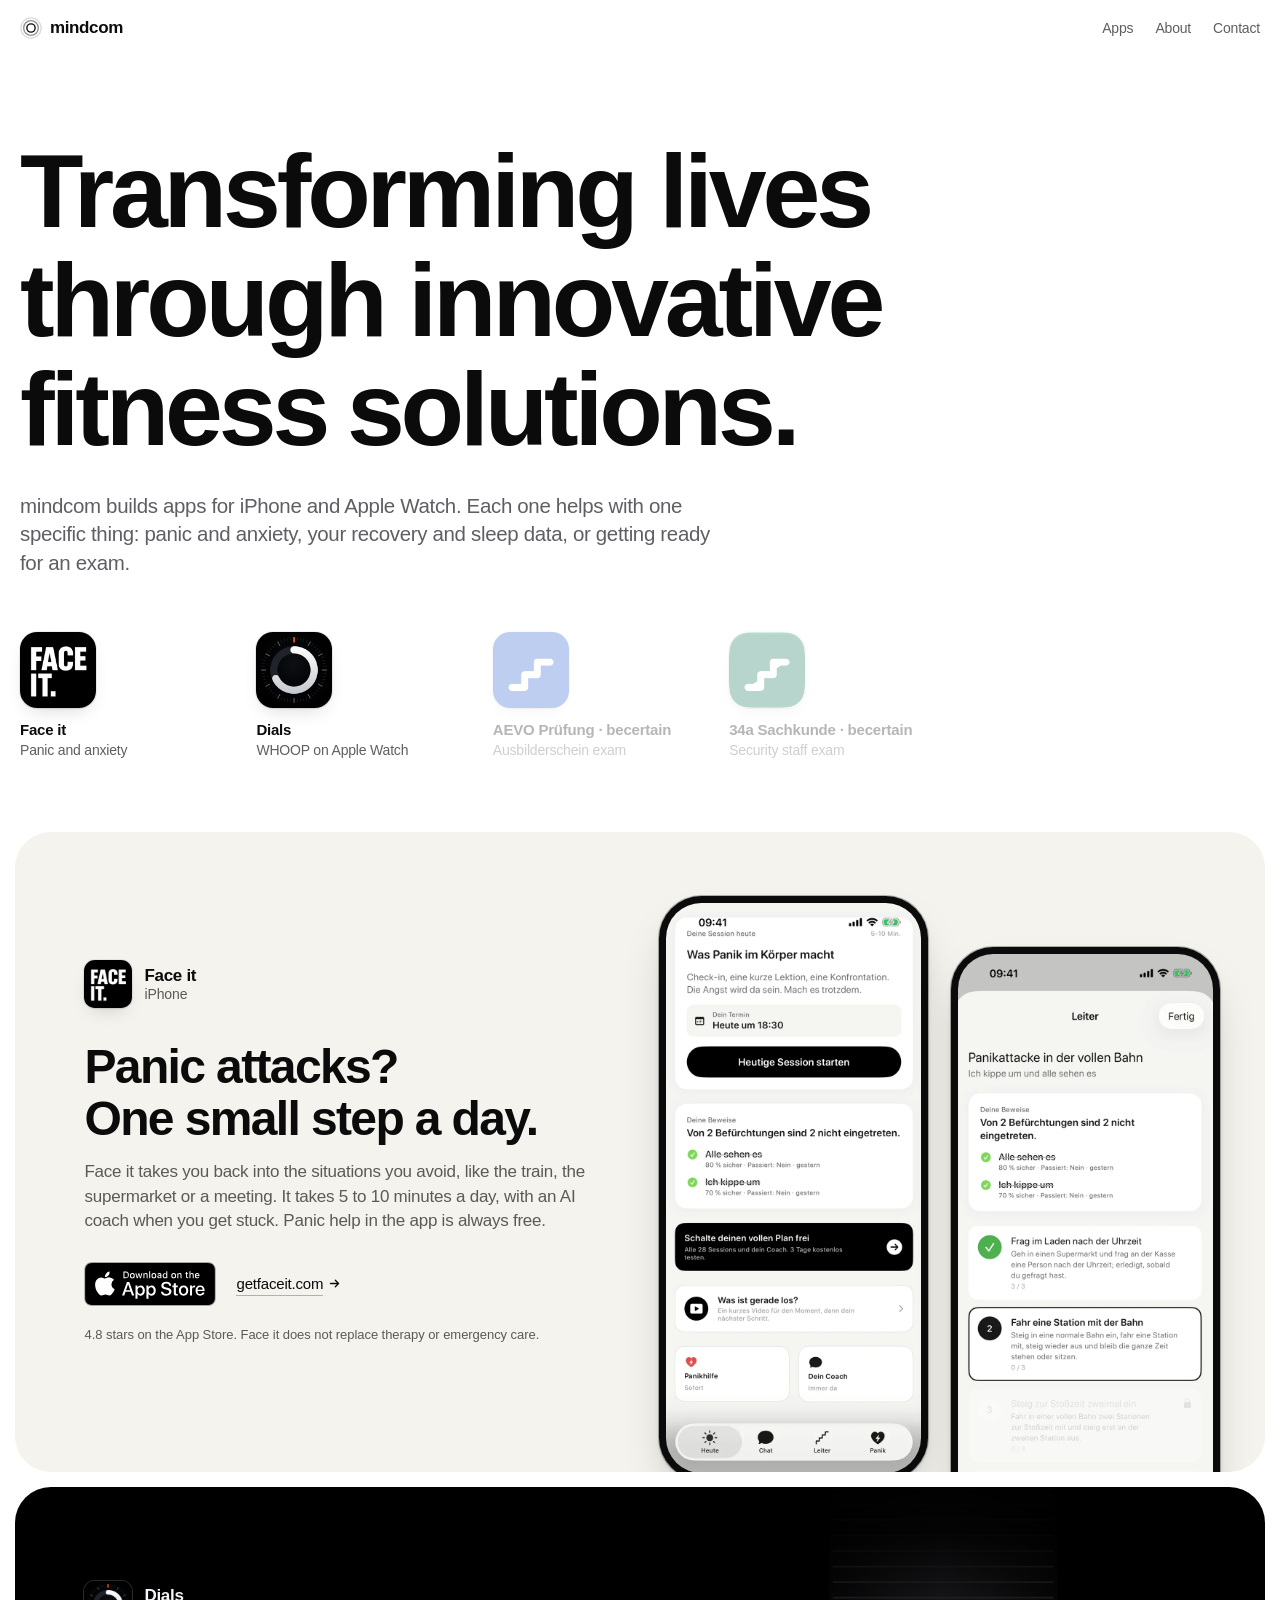
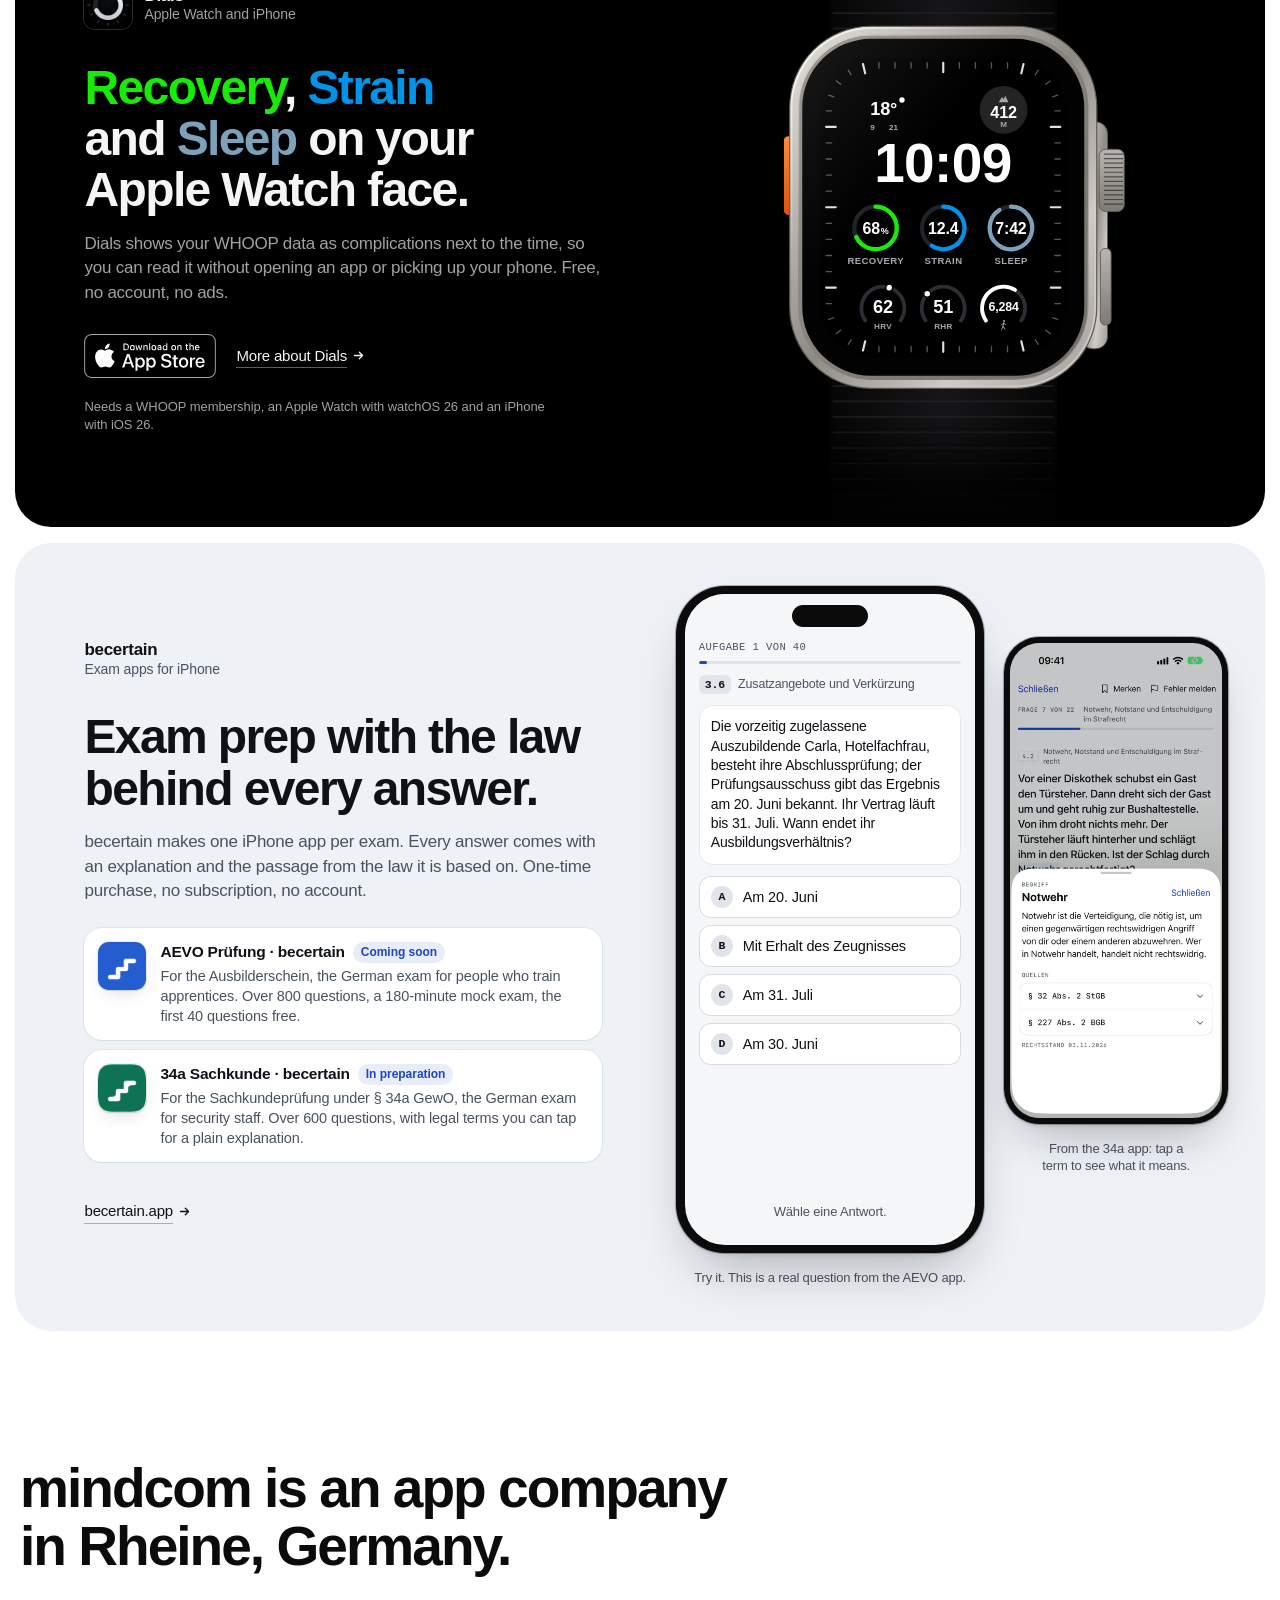
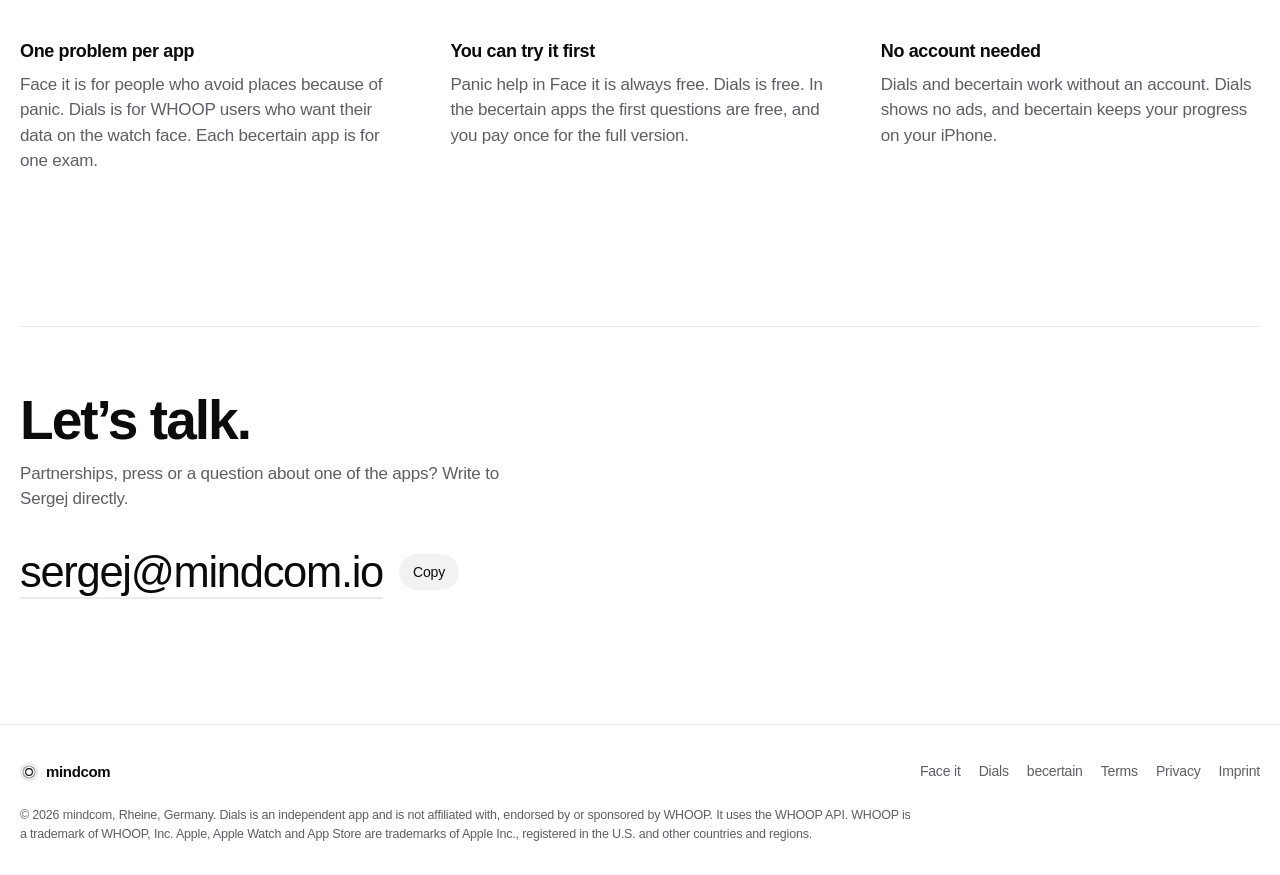
==== commit ba7a1b79: "becertain: real 34a icon and screen next to the AEVO question, 34a status "In preparation" Co-Author" ====
--- a/index.html
+++ b/index.html
@@ -7,7 +7,7 @@
 <meta name="viewport" content="width=device-width, initial-scale=1, viewport-fit=cover">
 <meta name="theme-color" content="#ffffff">
 <link rel="icon" href="data:image/svg+xml,%3Csvg xmlns='http://www.w3.org/2000/svg' viewBox='0 0 32 32'%3E%3Crect width='32' height='32' rx='8' fill='%2308080a'/%3E%3Ccircle cx='16' cy='16' r='6' fill='none' stroke='%23f5f5f7' stroke-width='1.5'/%3E%3Ccircle cx='16' cy='16' r='10' fill='none' stroke='%23f5f5f7' stroke-width='1' opacity='.4'/%3E%3C/svg%3E">
-<link rel="stylesheet" href="/assets/css/style.css?v=20261104a">
+<link rel="stylesheet" href="/assets/css/style.css?v=20261104c">
 <script>document.documentElement.classList.add('js')</script>
 <link rel="canonical" href="https://mindcom.io/">
 <meta property="og:type" content="website">
@@ -66,7 +66,7 @@
         <li class="shelf__item" data-word="health"><a class="shelf__link enter" style="--i:4" href="#face-it"><img class="icon" src="/assets/apps/face-it-icon.png" width="76" height="76" alt=""><span class="shelf__name">Face it</span><span class="shelf__note">Panic and anxiety</span></a></li>
         <li class="shelf__item" data-word="fitness"><a class="shelf__link enter" style="--i:5" href="#dials"><img class="icon" src="/dials/assets/app-icon-256.png" width="76" height="76" alt=""><span class="shelf__name">Dials</span><span class="shelf__note">WHOOP on Apple Watch</span></a></li>
         <li class="shelf__item" data-word="learning"><a class="shelf__link enter" style="--i:6" href="#becertain"><img class="icon" src="/assets/apps/aevo-icon.png" width="76" height="76" alt=""><span class="shelf__name">AEVO Prüfung · becertain</span><span class="shelf__note">Ausbilderschein exam</span></a></li>
-        <li class="shelf__item" data-word="learning"><a class="shelf__link enter" style="--i:7" href="#becertain"><img class="icon" src="/assets/apps/sachkunde-icon.svg" width="76" height="76" alt=""><span class="shelf__name">34a Sachkunde · becertain</span><span class="shelf__note">Security staff exam</span></a></li>
+        <li class="shelf__item" data-word="learning"><a class="shelf__link enter" style="--i:7" href="#becertain"><img class="icon" src="/assets/apps/sachkunde-icon.png" width="76" height="76" alt=""><span class="shelf__name">34a Sachkunde · becertain</span><span class="shelf__note">Security staff exam</span></a></li>
       </ul>
       <script>(function(d){var m=d.querySelector('[data-morph]'),s=d.querySelector('[data-shelf]');if(d.hidden||matchMedia('(prefers-reduced-motion: reduce)').matches)return;var w=d.createElement('span');w.className='word';w.textContent='health';m.appendChild(w);s.classList.add('is-focusing');s.querySelector('[data-word="health"]').classList.add('is-on')})(document)</script>
     </div>
@@ -119,13 +119,15 @@
         <ul class="rows">
           <!-- When an app goes live: swap the pill for "On the App Store" and point the row at the store listing. -->
           <li><a class="row" href="https://becertain.app/aevo/" rel="noopener"><img class="icon" src="/assets/apps/aevo-icon.png" width="48" height="48" alt="" loading="lazy" decoding="async"><span><span class="row__top"><span class="row__name">AEVO Prüfung · becertain</span><span class="pill">Coming soon</span></span><span class="row__text">For the Ausbilderschein, the German exam for people who train apprentices. Over 800 questions, a 180-minute mock exam, the first 40 questions free.</span></span></a></li>
-          <li><div class="row"><img class="icon" src="/assets/apps/sachkunde-icon.svg" width="48" height="48" alt="" loading="lazy" decoding="async"><span><span class="row__top"><span class="row__name">34a Sachkunde · becertain</span><span class="pill">Coming soon</span></span><span class="row__text">For the Sachkundeprüfung under §&nbsp;34a&nbsp;GewO, the German exam for security staff. Over 600 questions, with legal terms you can tap for a plain explanation.</span></span></div></li>
+          <li><div class="row"><img class="icon" src="/assets/apps/sachkunde-icon.png" width="48" height="48" alt="" loading="lazy" decoding="async"><span><span class="row__top"><span class="row__name">34a Sachkunde · becertain</span><span class="pill">In preparation</span></span><span class="row__text">For the Sachkundeprüfung under §&nbsp;34a&nbsp;GewO, the German exam for security staff. Over 600 questions, with legal terms you can tap for a plain explanation.</span></span></div></li>
         </ul>
         <div class="panel__actions">
           <a class="more" href="https://becertain.app" rel="noopener"><span>becertain.app</span><svg viewBox="0 0 16 16" aria-hidden="true"><path d="M3 8h10M9 4l4 4-4 4" fill="none" stroke="currentColor" stroke-width="1.6" stroke-linecap="round" stroke-linejoin="round"/></svg></a>
         </div>
       </div>
       <div class="panel__visual">
+        <div class="duo">
+        <div class="duo__item">
         <div class="phone phone--quiz">
           <div class="phone__screen" lang="de">
             <div class="quiz__status" aria-hidden="true"></div>
@@ -149,6 +151,12 @@
           </div>
         </div>
         <p class="caption">Try it. This is a real question from the AEVO app.</p>
+        </div>
+        <div class="duo__item duo__item--second">
+          <figure class="phone phone--term"><img src="/assets/apps/sachkunde-begriff.webp" width="840" height="1826" alt="34a Sachkunde on iPhone: the term Notwehr explained in plain words, with its sources in the law" loading="lazy" decoding="async"></figure>
+          <p class="caption">From the 34a app: tap a term to see what it means.</p>
+        </div>
+        </div>
       </div>
     </article>
 
--- a/assets/css/style.css
+++ b/assets/css/style.css
@@ -300,7 +300,23 @@
 .sheet__again { min-height: 32px; padding: 0 12px; border-radius: 999px; background: #1f44c4; color: #fff; font-size: 13px; font-weight: 600; transition: transform 120ms var(--ease-out); white-space: nowrap; }
 .sheet__again:active { transform: scale(.96); }
 html:not(.js) .sheet__again { display: none; }
-.caption { font-size: 13px; line-height: 1.35; color: var(--p-fg-2); text-align: center; }
+.duo { display: flex; flex-direction: column; align-items: center; gap: 36px; }
+.duo__item { display: flex; flex-direction: column; align-items: center; gap: 16px; }
+.duo__item .caption { max-width: 24em; }
+.phone--term { --w: min(72vw, 272px); }
+/* Stacked: the 34a phone runs off the bottom of the panel, like the Face it phones on small screens. */
+@media (max-width: 1179px) {
+  .panel--becertain .panel__visual { padding-bottom: 0; }
+  .duo__item--second { flex-direction: column-reverse; }
+  .phone--term { --w: min(64vw, 248px); margin-bottom: calc(var(--w) * -.42); }
+}
+@media (min-width: 1180px) {
+  .duo { flex-direction: row; align-items: flex-start; justify-content: center; gap: clamp(16px, 1.6vw, 28px); }
+  .duo__item--second { margin-top: clamp(32px, 4vw, 60px); }
+  .phone--term { --w: clamp(216px, 17.5vw, 272px); }
+  .duo__item--second .caption { max-width: 17em; }
+}
+.caption { text-wrap: balance; font-size: 13px; line-height: 1.35; color: var(--p-fg-2); text-align: center; }
 
 /* ------------------------------------------------------------ about, contact */
 .about { padding-block: clamp(72px, 10vw, 136px) clamp(56px, 7vw, 96px); }
@@ -366,7 +382,7 @@
   .stage--faceit .phone { --w: min(44vw, 300px); }
   .stage--dials { height: clamp(420px, 118vw, 640px); }
   .watchbox { width: min(72vw, 360px); }
-  .panel--becertain .panel__visual { padding: 32px 12px 28px; }
+  .panel--becertain .panel__visual { padding: 32px 12px 0; }
   .about__grid { grid-template-columns: minmax(0, 1fr); }
 }
 @media (max-width: 360px) {
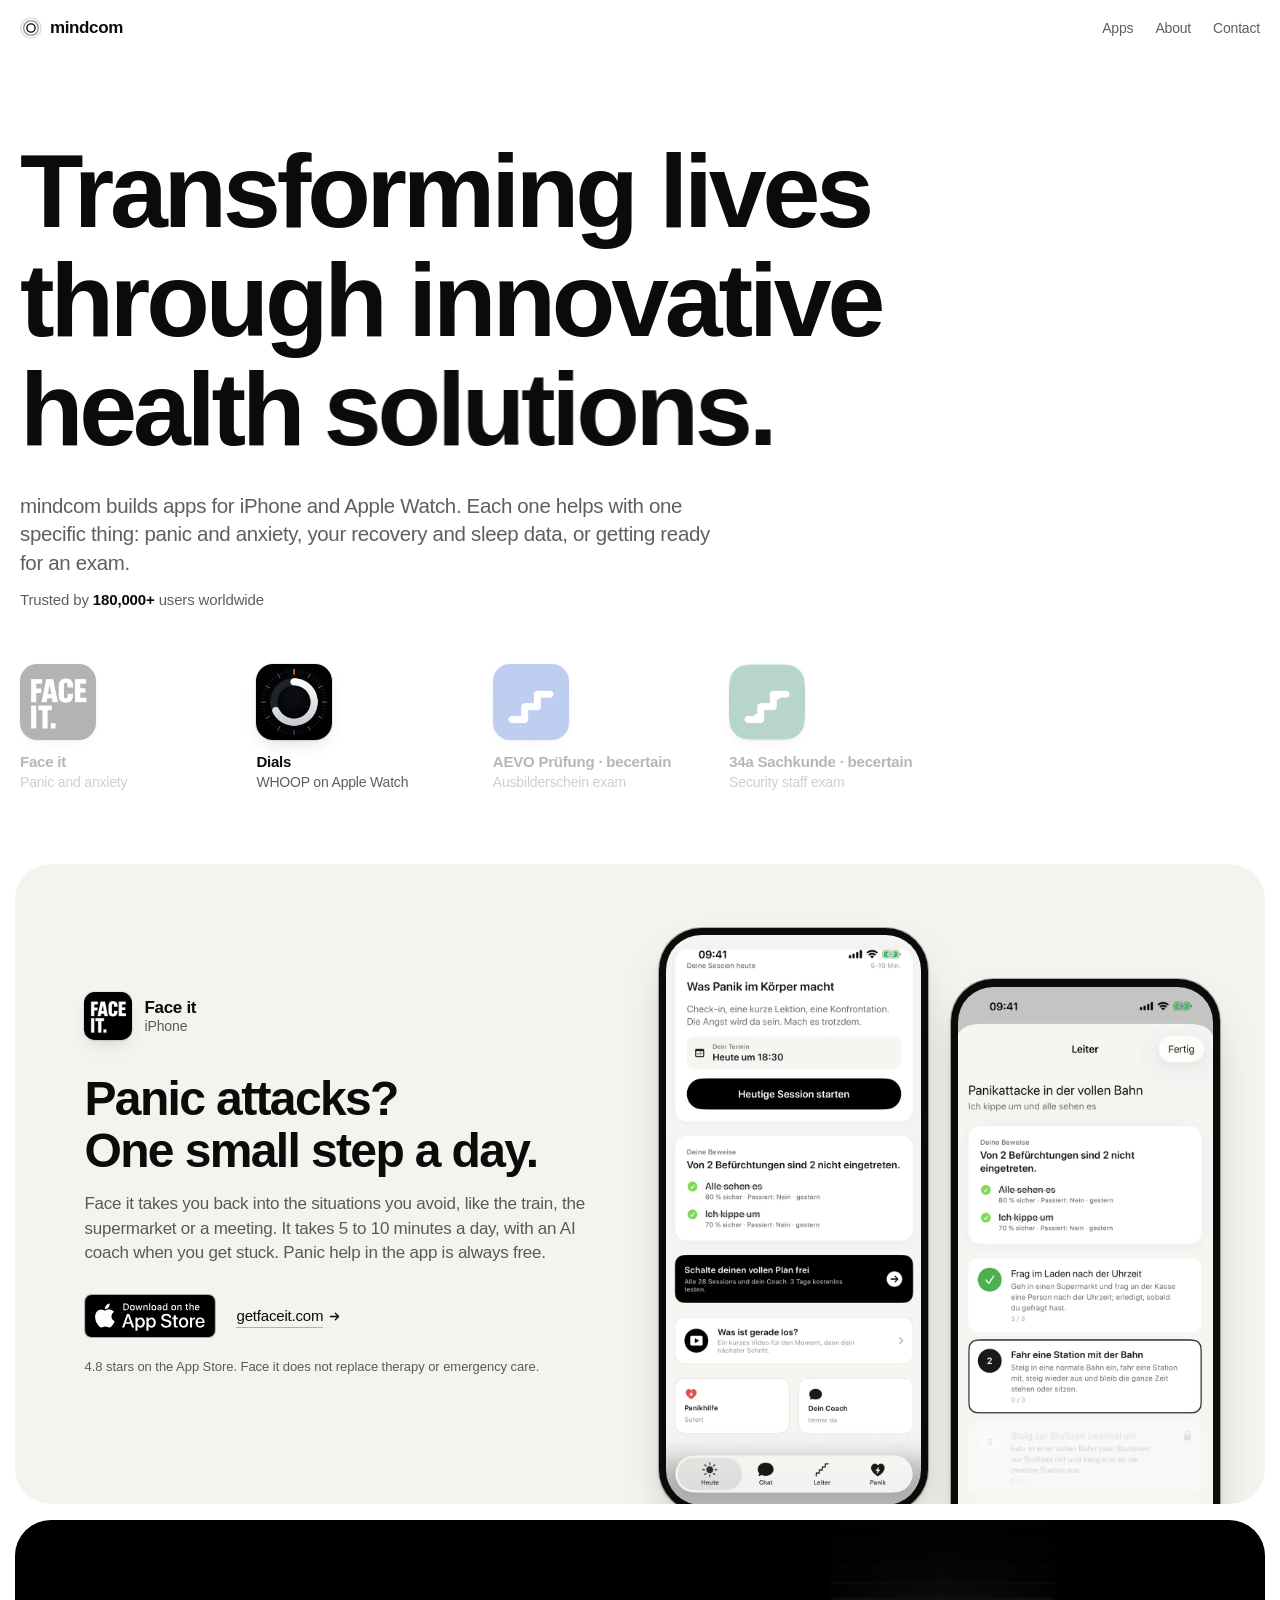
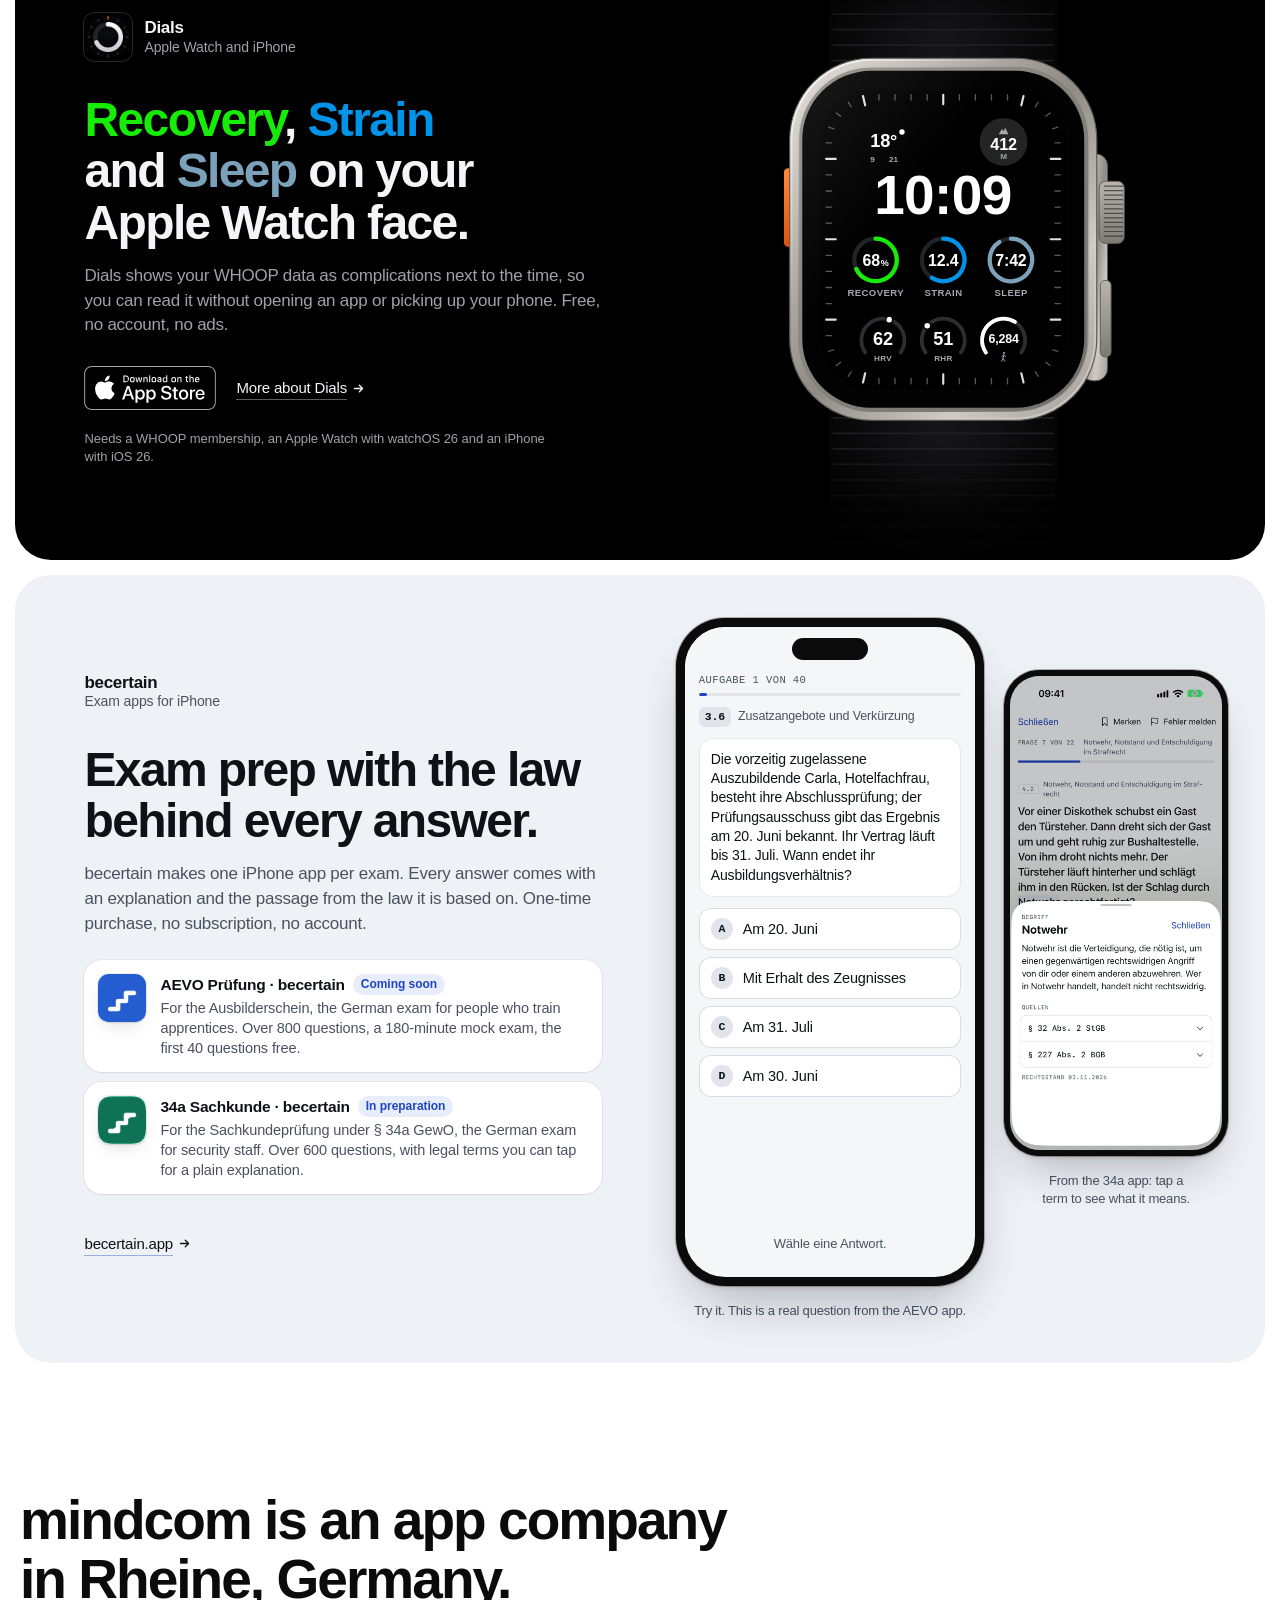
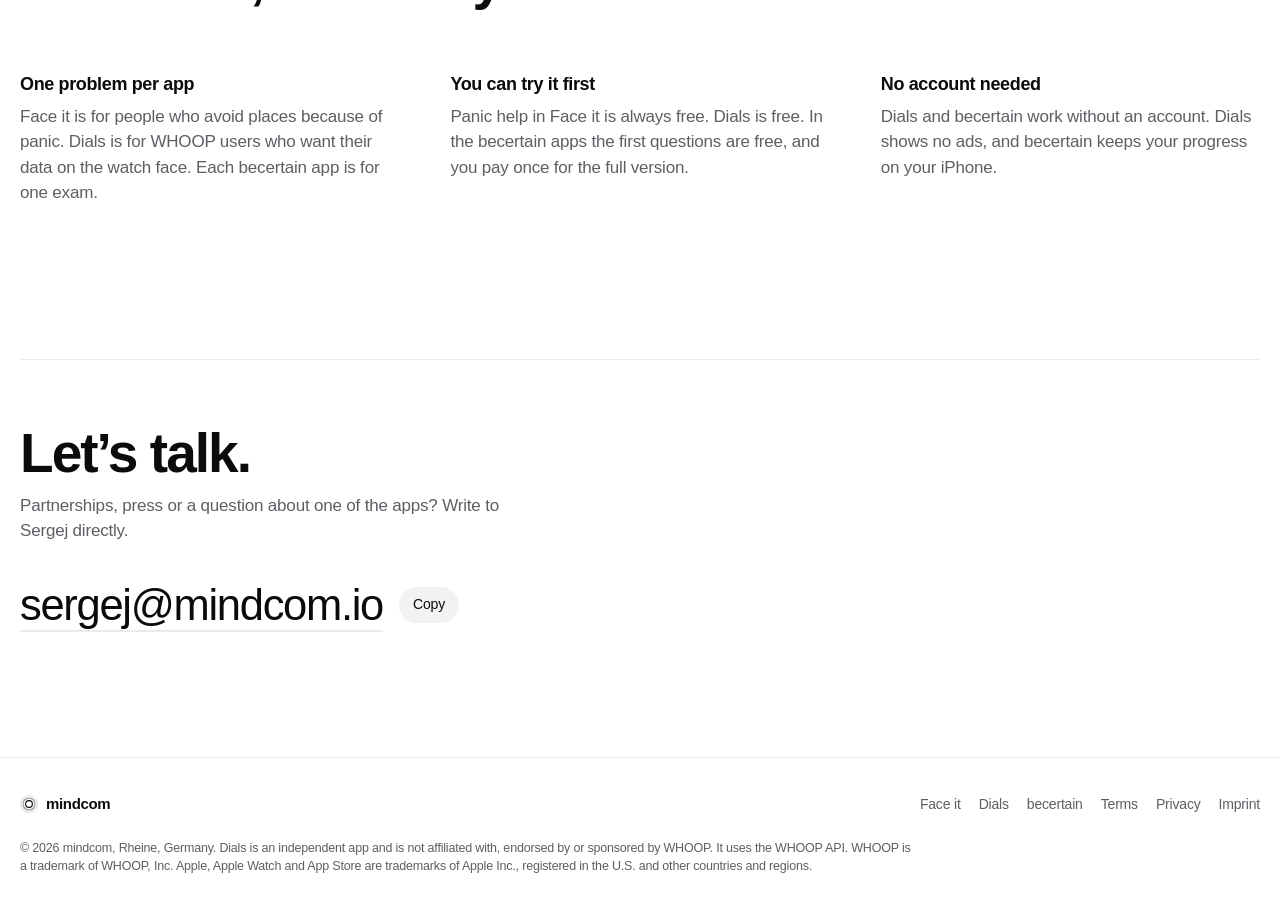
==== commit 3bdbd895: "Remove Mindful Pause from terms and privacy policy, bring back the 180,000+ users line The app was g" ====
--- a/index.html
+++ b/index.html
@@ -7,7 +7,7 @@
 <meta name="viewport" content="width=device-width, initial-scale=1, viewport-fit=cover">
 <meta name="theme-color" content="#ffffff">
 <link rel="icon" href="data:image/svg+xml,%3Csvg xmlns='http://www.w3.org/2000/svg' viewBox='0 0 32 32'%3E%3Crect width='32' height='32' rx='8' fill='%2308080a'/%3E%3Ccircle cx='16' cy='16' r='6' fill='none' stroke='%23f5f5f7' stroke-width='1.5'/%3E%3Ccircle cx='16' cy='16' r='10' fill='none' stroke='%23f5f5f7' stroke-width='1' opacity='.4'/%3E%3C/svg%3E">
-<link rel="stylesheet" href="/assets/css/style.css?v=20261104c">
+<link rel="stylesheet" href="/assets/css/style.css?v=20261105a">
 <script>document.documentElement.classList.add('js')</script>
 <link rel="canonical" href="https://mindcom.io/">
 <meta property="og:type" content="website">
@@ -62,6 +62,7 @@
         <span class="ln enter" style="--i:2"><span class="morph" data-morph aria-hidden="true"></span><span class="tail" data-tail>solutions.</span></span>
       </h1>
       <p class="hero__sub enter" style="--i:3">mindcom builds apps for iPhone and Apple Watch. Each one helps with one specific thing: panic and anxiety, your recovery and sleep data, or getting ready for an exam.</p>
+      <p class="hero__proof enter" style="--i:3">Trusted by <strong>180,000+</strong> users worldwide</p>
       <ul class="shelf" data-shelf>
         <li class="shelf__item" data-word="health"><a class="shelf__link enter" style="--i:4" href="#face-it"><img class="icon" src="/assets/apps/face-it-icon.png" width="76" height="76" alt=""><span class="shelf__name">Face it</span><span class="shelf__note">Panic and anxiety</span></a></li>
         <li class="shelf__item" data-word="fitness"><a class="shelf__link enter" style="--i:5" href="#dials"><img class="icon" src="/dials/assets/app-icon-256.png" width="76" height="76" alt=""><span class="shelf__name">Dials</span><span class="shelf__note">WHOOP on Apple Watch</span></a></li>
--- a/assets/css/style.css
+++ b/assets/css/style.css
@@ -99,6 +99,9 @@
   color: var(--fg-2);
   text-wrap: pretty;
 }
+
+.hero__proof { margin-top: 12px; font-size: 15px; line-height: 1.35; letter-spacing: -.01em; color: var(--fg-2); font-variant-numeric: tabular-nums; }
+.hero__proof strong { font-weight: 600; color: var(--fg); }
 
 .shelf {
   display: grid;
